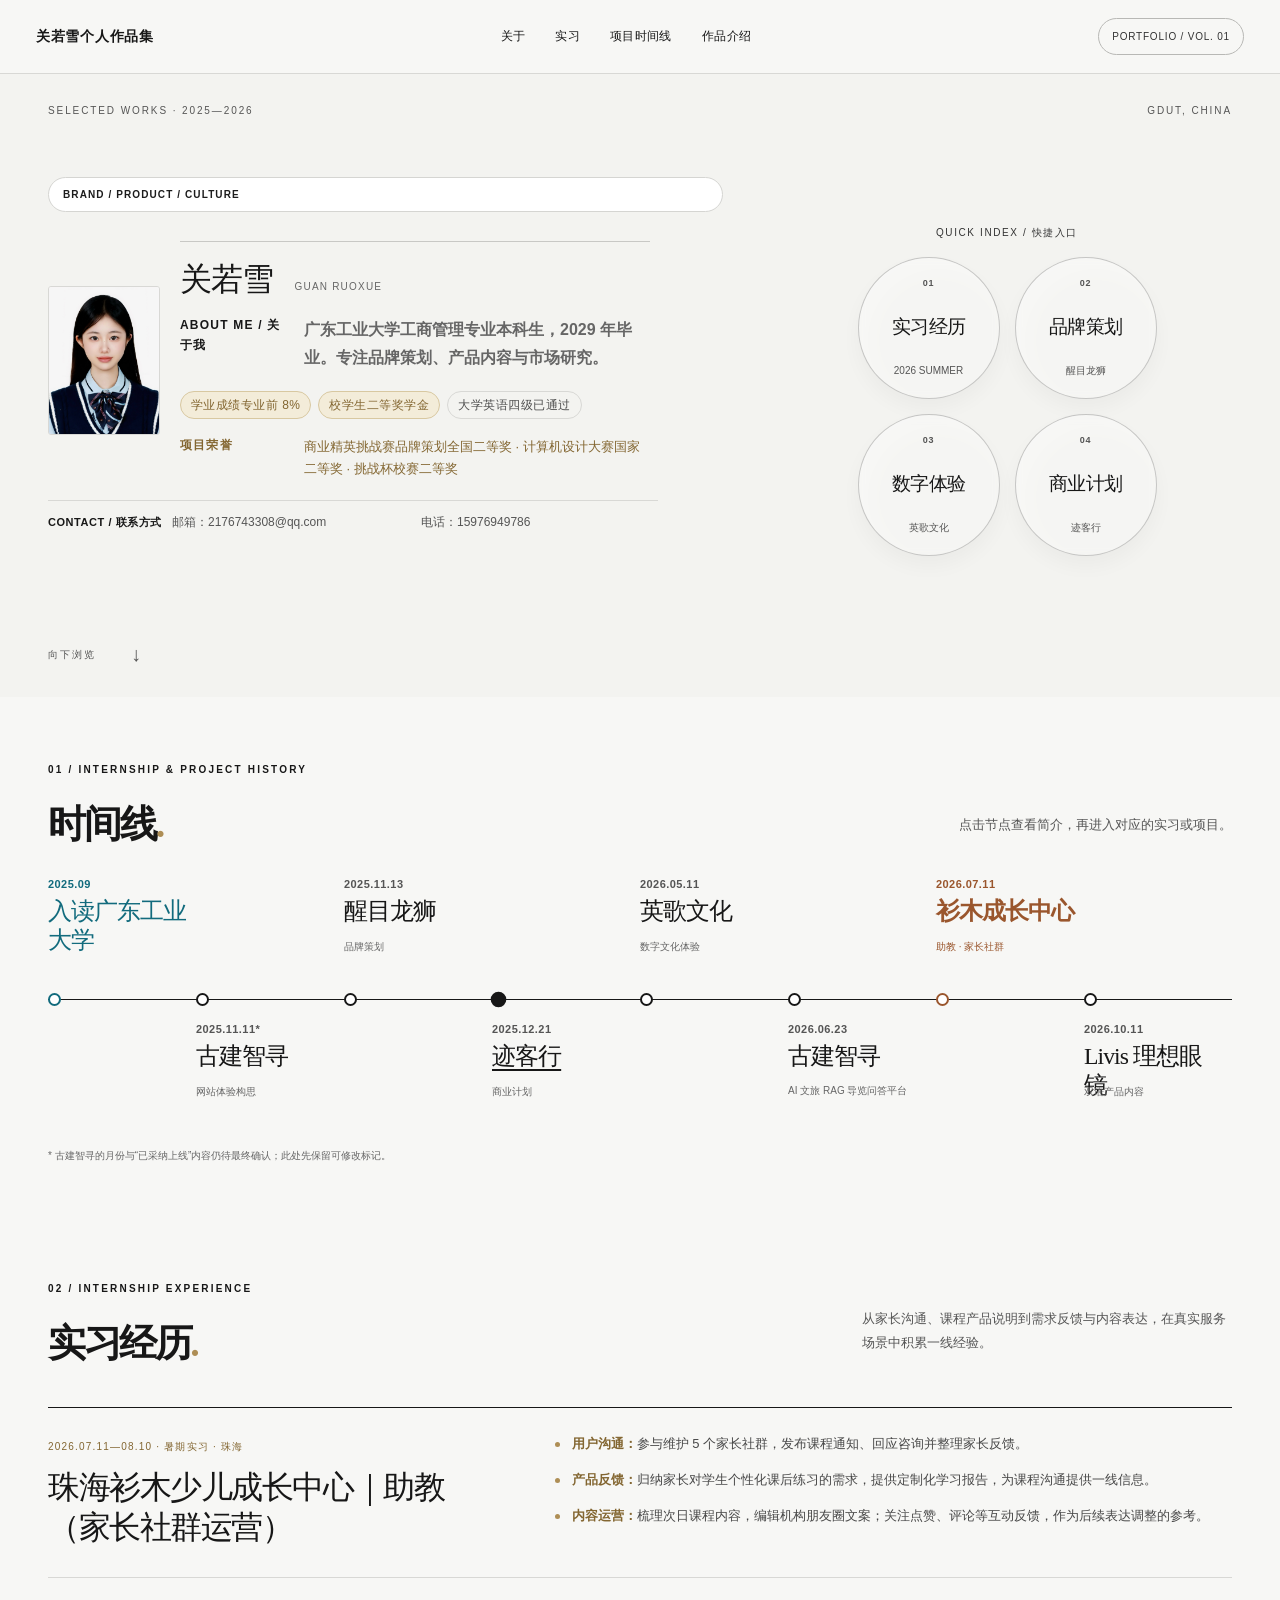
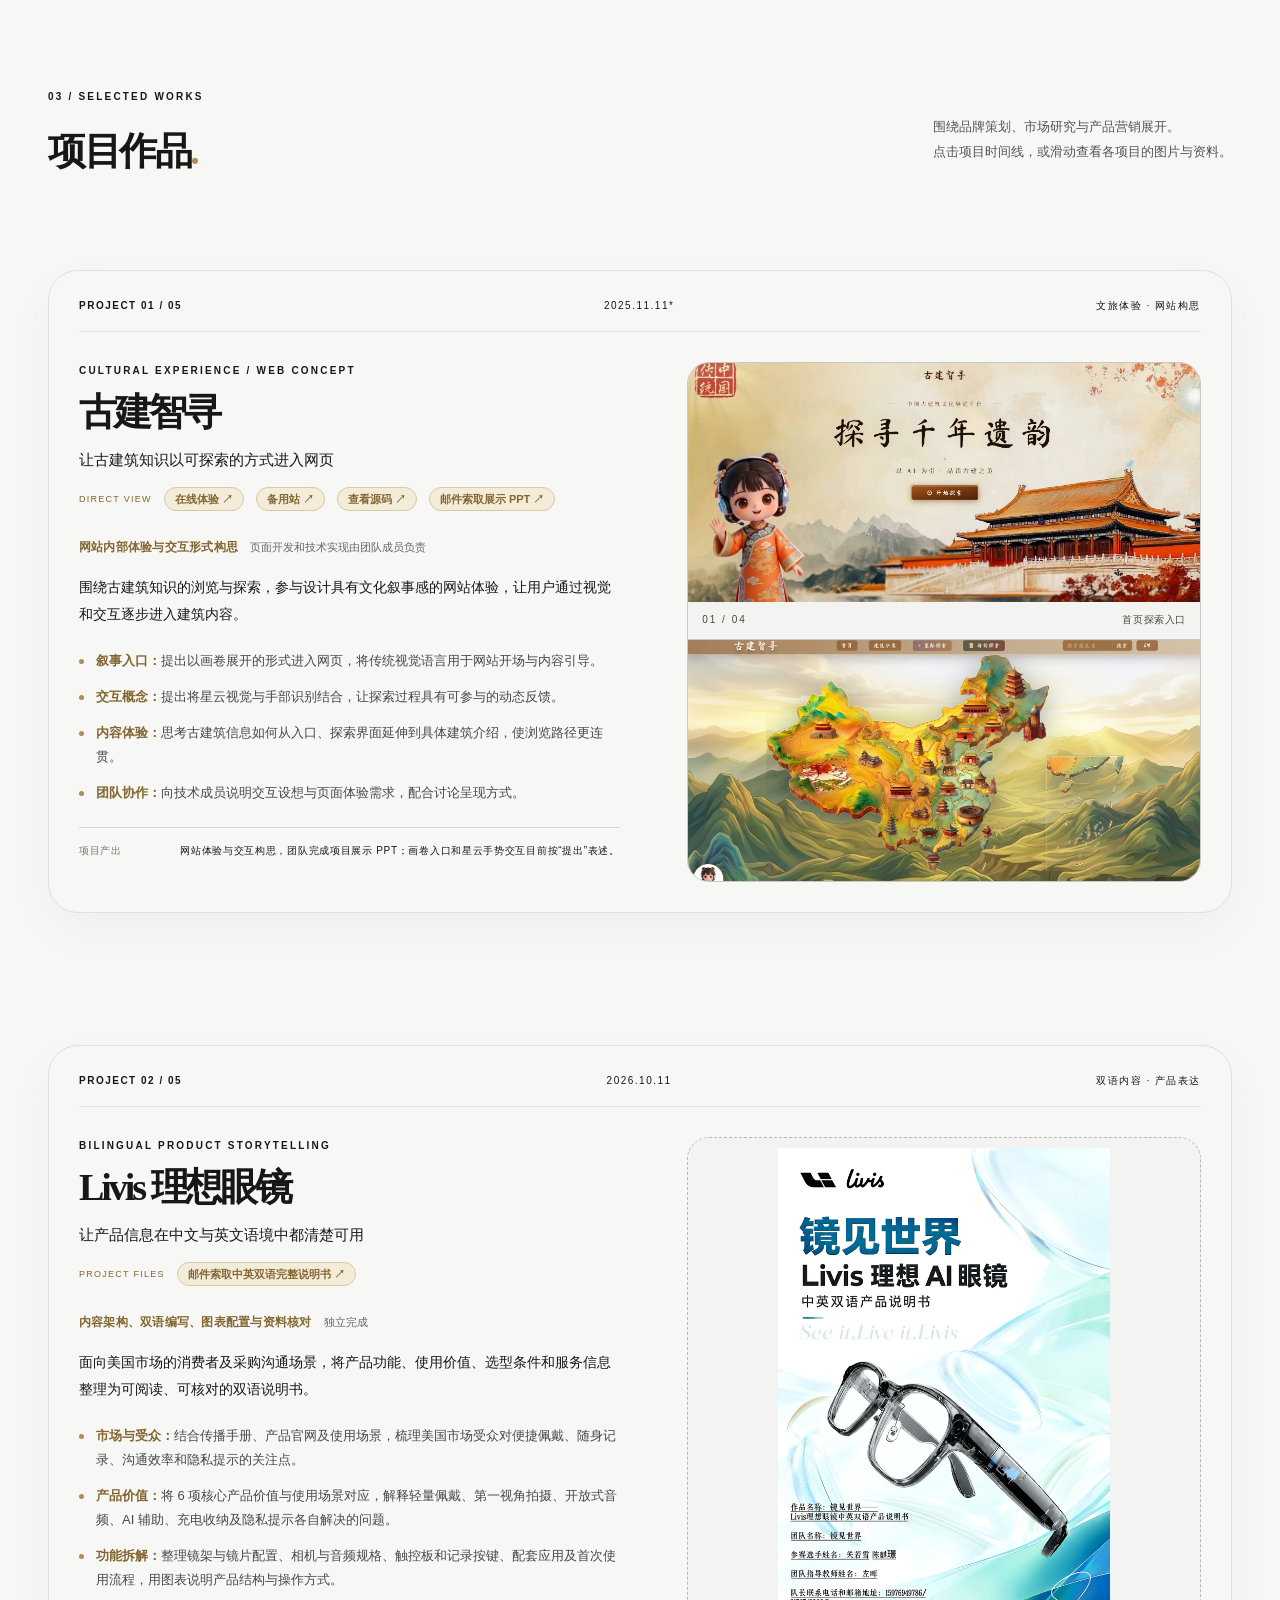
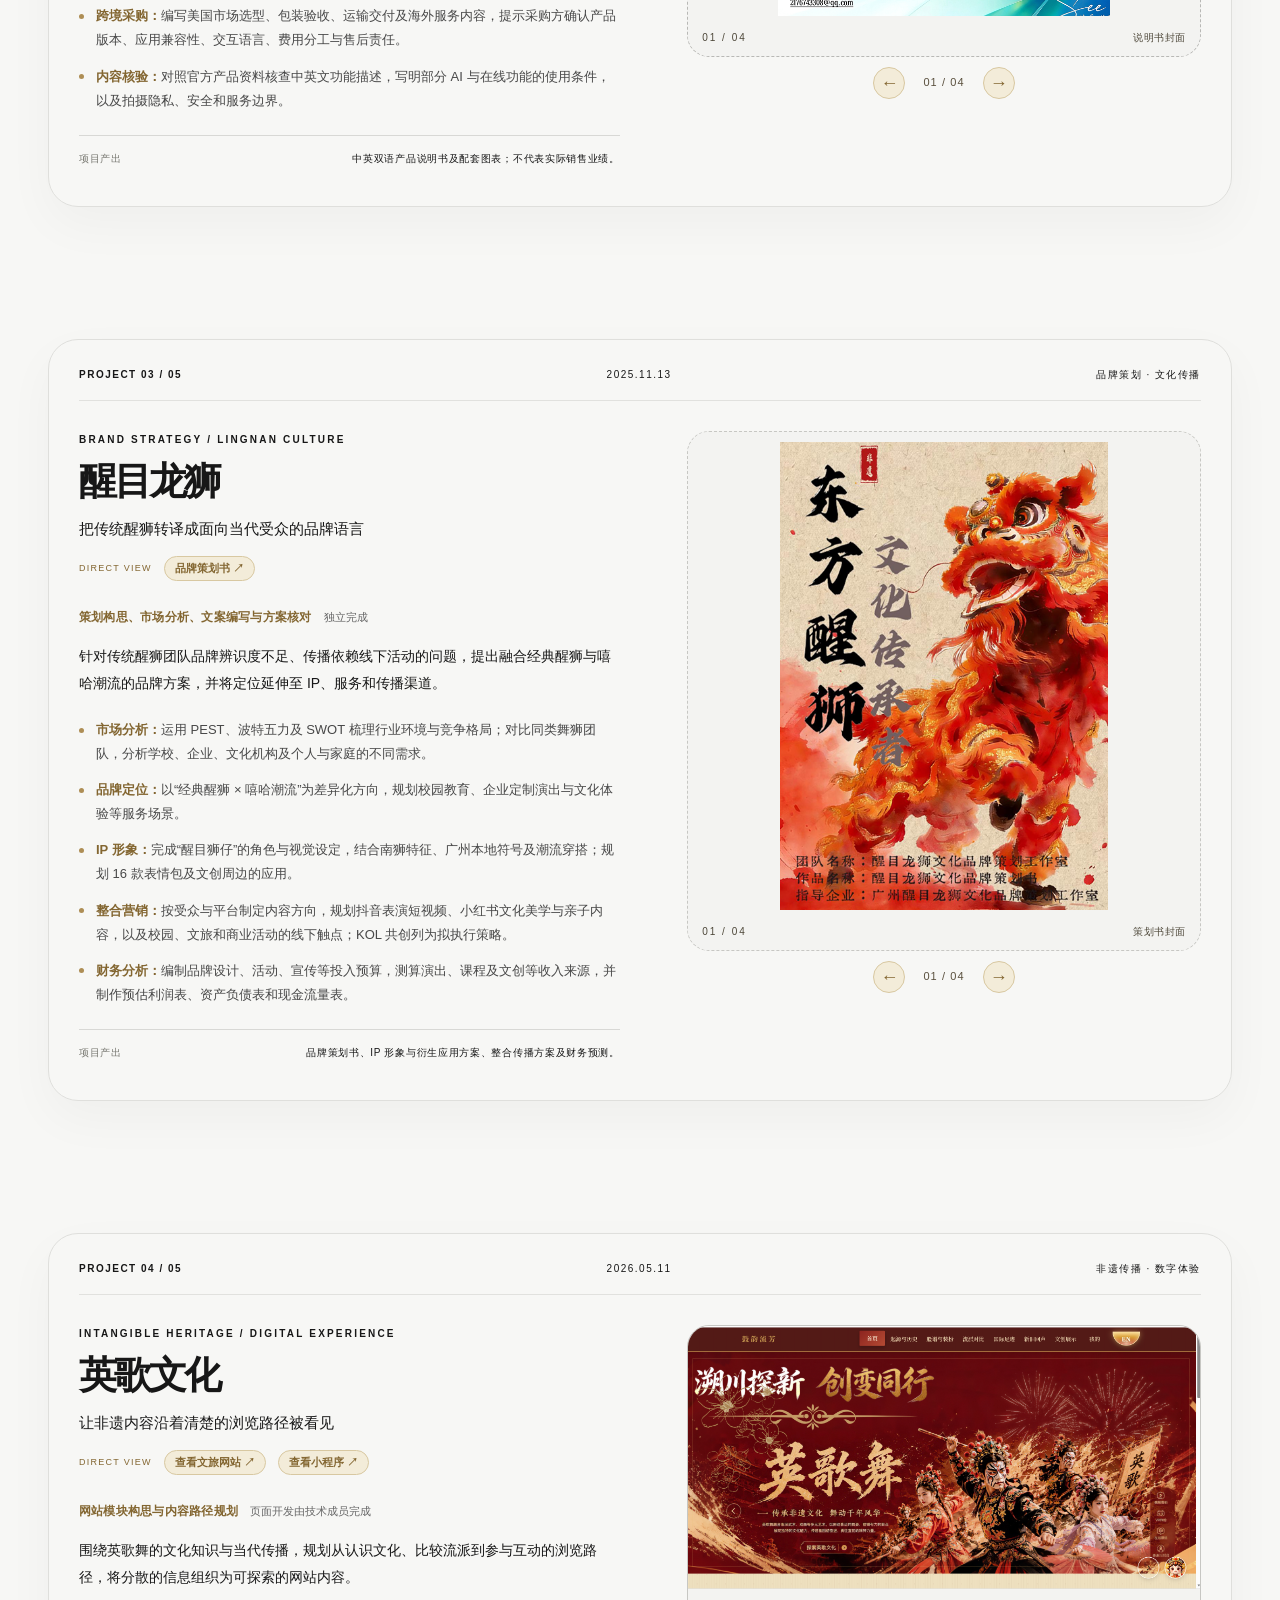
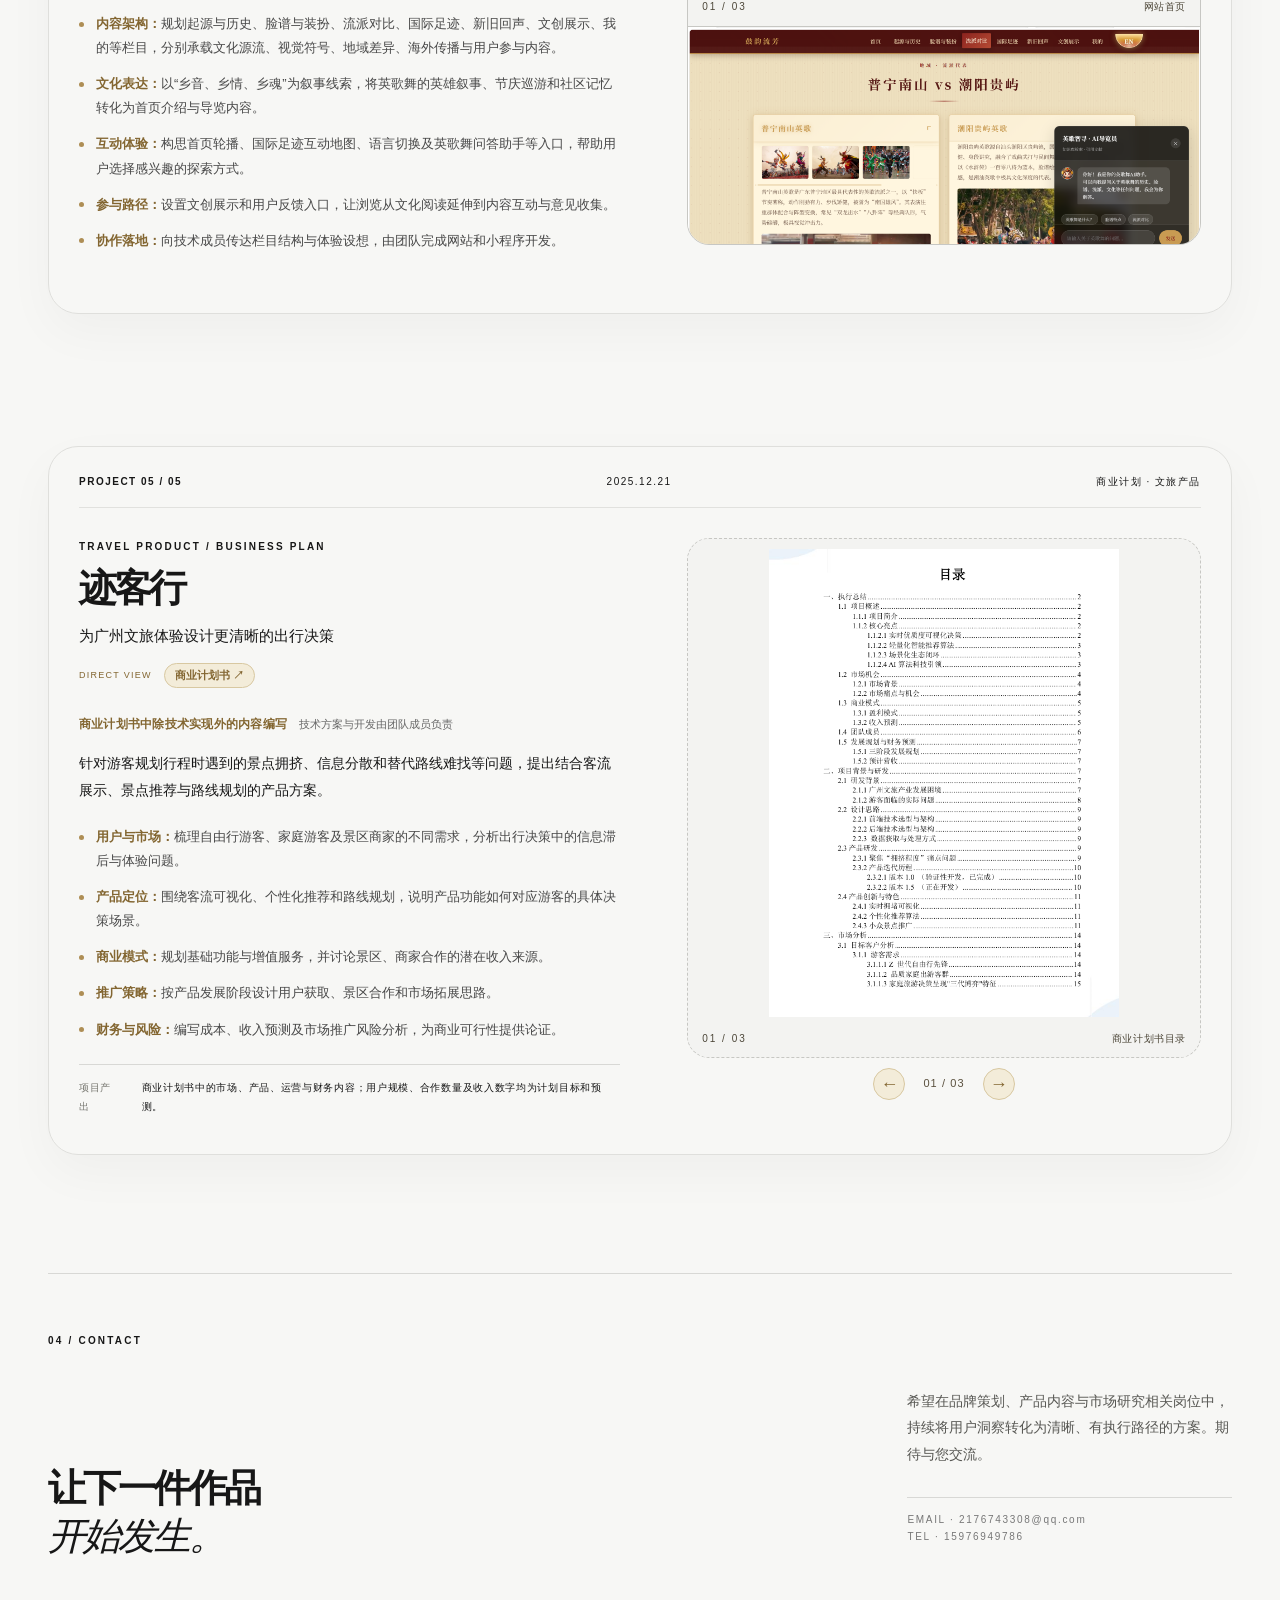
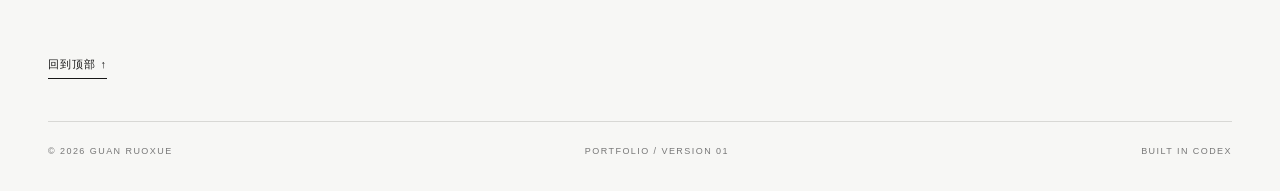
==== index.html @ aadd3d04 "Add search indexing metadata and sitemap" ====
<!doctype html>
<html lang="zh-CN">
<head>
  <meta charset="UTF-8" />
  <meta name="viewport" content="width=device-width, initial-scale=1" />
  <meta name="description" content="关若雪的项目作品集：品牌策划、产品叙事与文旅数字体验。" />
  <link rel="canonical" href="https://roxanne1102.github.io/" />
  <meta property="og:type" content="website" />
  <meta property="og:title" content="关若雪个人作品集｜品牌策划、产品内容与市场研究" />
  <meta property="og:description" content="广东工业大学工商管理本科生关若雪的个人作品集，展示品牌策划、产品内容、市场研究与数字文化项目。" />
  <meta property="og:url" content="https://roxanne1102.github.io/" />
  <title>关若雪个人作品集｜品牌策划、产品内容与市场研究</title>
  <link rel="stylesheet" href="styles.css?v=20261109-github-preview" />
  <script src="script.js?v=20261109-github-preview" defer></script>
</head>
<body>
  <div class="reading-line" aria-hidden="true"><span id="reading-progress"></span></div>
  <a class="skip-link" href="#main">跳到内容</a>
  <header class="site-header">
    <a class="wordmark" href="#top" aria-label="返回顶部">关若雪个人作品集</a>
    <nav aria-label="主导航">
      <a href="#about">关于</a>
      <a href="#experience">实习</a>
      <a href="#timeline">项目时间线</a>
      <a href="#work">作品介绍</a>
    </nav>
    <span class="header-edition">PORTFOLIO / VOL. 01</span>
  </header>

  <main id="main">
    <section class="hero wrap" id="top" aria-label="关若雪个人作品集">
      <div class="hero-topline"><span>SELECTED WORKS · 2025—2026</span><span>GDUT, CHINA</span></div>
      <div class="hero-grid">
        <div class="hero-main">
          <p class="eyebrow">BRAND / PRODUCT / CULTURE</p>
          <div class="hero-intro-row" id="about"><div class="profile-photo-slot"><img src="assets/guan-ruoxue-portrait.jpg" alt="关若雪证件照" /></div><div class="hero-identity"><h2>关若雪 <span>GUAN RUOXUE</span></h2><div class="hero-about"><strong>ABOUT ME / 关于我</strong><p>广东工业大学工商管理专业本科生，2029 年毕业。专注品牌策划、产品内容与市场研究。</p></div><div class="hero-facts"><span>学业成绩专业前 8%</span><span>校学生二等奖学金</span><span>大学英语四级已通过</span></div><div class="hero-honors"><strong>项目荣誉</strong><p>商业精英挑战赛品牌策划全国二等奖 · 计算机设计大赛国家二等奖 · 挑战杯校赛二等奖</p></div></div><div class="hero-contact"><strong>CONTACT / 联系方式</strong><span>邮箱：2176743308@qq.com</span><span>电话：15976949786</span></div></div>
          <div class="hero-rule"></div>
        </div>
        <div class="hero-side quadrant-scene" aria-label="项目方向快捷入口">
          <span class="side-index">QUICK INDEX / 快捷入口</span>
          <div class="quadrant-grid">
            <a class="quadrant" href="#experience"><span class="quadrant-top">01</span><strong>实习经历</strong><span class="quadrant-foot">2026 SUMMER</span></a>
            <a class="quadrant" href="#lion"><span class="quadrant-top">02 <span aria-hidden="true">↗</span></span><strong>品牌策划</strong><span class="quadrant-foot">醒目龙狮</span></a>
            <a class="quadrant" href="#yingge"><span class="quadrant-top">03 <span aria-hidden="true">↗</span></span><strong>数字体验</strong><span class="quadrant-foot">英歌文化</span></a>
            <a class="quadrant" href="#jike"><span class="quadrant-top">04 <span aria-hidden="true">↗</span></span><strong>商业计划</strong><span class="quadrant-foot">迹客行</span></a>
          </div>
        </div>
      </div>
      <a class="scroll-cue" href="#timeline">向下浏览 <span aria-hidden="true">↓</span></a>
    </section>

    <section class="timeline-section" id="timeline" aria-labelledby="timeline-title">
      <div class="wrap">
        <div class="section-heading"><div><p class="eyebrow">01 / INTERNSHIP &amp; PROJECT HISTORY</p><h2 id="timeline-title">时间线<span class="heading-dot">.</span></h2></div><p>点击节点查看简介，再进入对应的实习或项目。</p></div>
        <nav class="timeline-list" aria-label="实习与项目时间线"><div class="timeline-track">
          <button class="timeline-step timeline-step--education" type="button" data-project="enrollment" aria-controls="timeline-preview" aria-expanded="false"><time datetime="2025-09">2025.09</time><strong>入读广东工业大学</strong></button>
          <button class="timeline-step" type="button" data-project="ancient" aria-controls="timeline-preview" aria-expanded="false"><time datetime="2025-11-11">2025.11.11*</time><strong>古建智寻</strong><small>网站体验构思</small></button>
          <button class="timeline-step" type="button" data-project="lion" aria-controls="timeline-preview" aria-expanded="false"><time datetime="2025-11-13">2025.11.13</time><strong>醒目龙狮</strong><small>品牌策划</small></button>
          <button class="timeline-step" type="button" data-project="jike" aria-controls="timeline-preview" aria-expanded="false"><time datetime="2025-12-21">2025.12.21</time><strong>迹客行</strong><small>商业计划</small></button>
          <button class="timeline-step" type="button" data-project="yingge" aria-controls="timeline-preview" aria-expanded="false"><time datetime="2026-05-11">2026.05.11</time><strong>英歌文化</strong><small>数字文化体验</small></button>
          <button class="timeline-step timeline-step--rag" type="button" data-project="ancient-rag" aria-controls="timeline-preview" aria-expanded="false"><time datetime="2026-06-23">2026.06.23</time><strong>古建智寻</strong><small>AI 文旅 RAG 导览问答平台</small></button>
          <button class="timeline-step timeline-step--internship" type="button" data-project="experience" aria-controls="timeline-preview" aria-expanded="false"><time datetime="2026-07-11">2026.07.11</time><strong>衫木成长中心</strong><small>助教 · 家长社群</small></button>
          <button class="timeline-step" type="button" data-project="livis" aria-controls="timeline-preview" aria-expanded="false"><time datetime="2026-10-11">2026.10.11</time><strong>Livis 理想眼镜</strong><small>双语产品内容</small></button>
        </div><div class="timeline-preview" id="timeline-preview" hidden aria-live="polite"><div class="preview-media"><img id="preview-image" alt="" /></div><div class="preview-copy"><span class="preview-label">PROJECT PREVIEW / 项目预览</span><h3 id="preview-title"></h3><p id="preview-description"></p><a id="preview-link" href="#work">查看完整项目 <span aria-hidden="true">↗</span></a></div><button class="preview-close" type="button" aria-label="关闭预览">×</button></div></nav>
        <p class="timeline-footnote">* 古建智寻的月份与“已采纳上线”内容仍待最终确认；此处先保留可修改标记。</p>
      </div>
    </section>

    <section class="experience-section wrap" id="experience" aria-labelledby="experience-title"><div class="section-heading"><div><p class="eyebrow">02 / INTERNSHIP EXPERIENCE</p><h2 id="experience-title">实习经历<span class="heading-dot">.</span></h2></div><p>从家长沟通、课程产品说明到需求反馈与内容表达，在真实服务场景中积累一线经验。</p></div><div class="experience-entry"><div><span class="experience-type">2026.07.11—08.10 · 暑期实习 · 珠海</span><h3>珠海衫木少儿成长中心｜助教（家长社群运营）</h3></div><ul class="experience-points"><li><strong>用户沟通：</strong>参与维护 5 个家长社群，发布课程通知、回应咨询并整理家长反馈。</li><li><strong>产品反馈：</strong>归纳家长对学生个性化课后练习的需求，提供定制化学习报告，为课程沟通提供一线信息。</li><li><strong>内容运营：</strong>梳理次日课程内容，编辑机构朋友圈文案；关注点赞、评论等互动反馈，作为后续表达调整的参考。</li></ul></div></section>

    <section class="work-intro wrap" id="work"><div><p class="eyebrow">03 / SELECTED WORKS</p><h2>项目作品<span class="heading-dot">.</span></h2></div><p>围绕品牌策划、市场研究与产品营销展开。<br />点击项目时间线，或滑动查看各项目的图片与资料。</p></section>

    <article class="project project-light" id="livis" aria-labelledby="livis-title">
      <div class="wrap project-layout">
        <div class="project-meta"><span>PROJECT 02 / 05</span><span>2026.10.11</span><span>双语内容 · 产品表达</span></div>
        <div class="project-content">
          <div class="project-title-row"><div><p class="eyebrow">BILINGUAL PRODUCT STORYTELLING</p><h3 id="livis-title">Livis 理想眼镜</h3><p class="project-subtitle">让产品信息在中文与英文语境中都清楚可用</p></div><span class="project-mark">02</span></div><div class="project-access"><span>PROJECT FILES</span><a href="mailto:2176743308@qq.com?subject=Livis%20portfolio%20manual">邮件索取中英双语完整说明书 ↗</a></div>
          <div class="livis-gallery-shell"><div class="media-slot media-gallery project-gallery--livis" role="region" aria-label="Livis 产品说明书展示，左右滑动查看四页" tabindex="0">
            <figure class="gallery-panel gallery-image"><img src="assets/livis-cover.png" alt="Livis 理想 AI 眼镜中英双语产品说明书封面" /><figcaption><span>01 / 04</span><small>说明书封面</small></figcaption></figure>
            <figure class="gallery-panel gallery-image"><img src="assets/livis-product-value.png" alt="Livis 六项核心产品价值与使用场景说明" /><figcaption><span>02 / 04</span><small>核心产品价值</small></figcaption></figure>
            <figure class="gallery-panel gallery-image"><img src="assets/livis-overseas-service.png" alt="Livis 海外销售服务支持与采购合作对接内容" /><figcaption><span>03 / 04</span><small>海外服务与采购</small></figcaption></figure>
            <figure class="gallery-panel gallery-image"><img src="assets/livis-safety.png" alt="Livis 英文说明书安全、隐私与维护页面" /><figcaption><span>04 / 04</span><small>安全与维护</small></figcaption></figure>
          </div><div class="livis-gallery-controls"><button type="button" data-livis-slide="previous" aria-label="上一页">←</button><span aria-live="polite">01 / 04</span><button type="button" data-livis-slide="next" aria-label="下一页">→</button></div></div>
          <div class="project-columns"><div class="project-aside"><span>项目角色</span><strong>内容架构、双语编写、图表配置与资料核对</strong><small>独立完成</small></div><div class="project-story"><p>面向美国市场的消费者及采购沟通场景，将产品功能、使用价值、选型条件和服务信息整理为可阅读、可核对的双语说明书。</p><ul class="project-points"><li><strong>市场与受众：</strong>结合传播手册、产品官网及使用场景，梳理美国市场受众对便捷佩戴、随身记录、沟通效率和隐私提示的关注点。</li><li><strong>产品价值：</strong>将 6 项核心产品价值与使用场景对应，解释轻量佩戴、第一视角拍摄、开放式音频、AI 辅助、充电收纳及隐私提示各自解决的问题。</li><li><strong>功能拆解：</strong>整理镜架与镜片配置、相机与音频规格、触控板和记录按键、配套应用及首次使用流程，用图表说明产品结构与操作方式。</li><li><strong>跨境采购：</strong>编写美国市场选型、包装验收、运输交付及海外服务内容，提示采购方确认产品版本、应用兼容性、交互语言、费用分工与售后责任。</li><li><strong>内容核验：</strong>对照官方产品资料核查中英文功能描述，写明部分 AI 与在线功能的使用条件，以及拍摄隐私、安全和服务边界。</li></ul><div class="work-detail"><span>项目产出</span><span>中英双语产品说明书及配套图表；不代表实际销售业绩。</span></div><div class="project-links"><a href="assets/livis-product-manual-zh.pdf" target="_blank" rel="noopener noreferrer">查看中文产品说明书 ↗</a><a href="assets/livis-product-manual-en.pdf" target="_blank" rel="noopener noreferrer">查看英文产品说明书 ↗</a></div></div></div>
        </div>
      </div>
    </article>

    <article class="project project-light" id="lion" aria-labelledby="lion-title">
      <div class="wrap project-layout">
        <div class="project-meta"><span>PROJECT 03 / 05</span><span>2025.11.13</span><span>品牌策划 · 文化传播</span></div>
        <div class="project-content">
          <div class="project-title-row"><div><p class="eyebrow">BRAND STRATEGY / LINGNAN CULTURE</p><h3 id="lion-title">醒目龙狮</h3><p class="project-subtitle">把传统醒狮转译成面向当代受众的品牌语言</p></div><span class="project-mark">03</span></div><div class="project-access"><span>DIRECT VIEW</span><a href="assets/xingmu-lion-brand-plan.pdf" target="_blank" rel="noopener noreferrer">品牌策划书 ↗</a></div>
          <div class="lion-gallery-shell"><div class="media-slot media-gallery project-gallery--lion" role="region" aria-label="醒目龙狮品牌策划展示，左右滑动查看四页" tabindex="0">
            <figure class="gallery-panel gallery-image"><img src="assets/lion-cover.png" alt="醒目龙狮品牌策划书封面" /><figcaption><span>01 / 04</span><small>策划书封面</small></figcaption></figure>
            <figure class="gallery-panel gallery-image"><img src="assets/lion-plan-contents.png" alt="醒目龙狮品牌策划方案目录，涵盖消费者分析、产品与品牌策略" /><figcaption><span>02 / 04</span><small>方案架构</small></figcaption></figure>
            <figure class="gallery-panel gallery-image"><img src="assets/lion-ip-design.png" alt="醒目狮仔 IP 形象、文创周边与表情包设计" /><figcaption><span>03 / 04</span><small>IP 与衍生应用</small></figcaption></figure>
            <figure class="gallery-panel gallery-image"><img src="assets/lion-revenue-forecast.png" alt="醒目龙狮品牌方案中的收入预算与测算依据" /><figcaption><span>04 / 04</span><small>收入预测</small></figcaption></figure>
          </div><div class="lion-gallery-controls"><button type="button" data-lion-slide="previous" aria-label="上一页">←</button><span aria-live="polite">01 / 04</span><button type="button" data-lion-slide="next" aria-label="下一页">→</button></div></div>
          <div class="project-columns"><div class="project-aside"><span>项目角色</span><strong>策划构思、市场分析、文案编写与方案核对</strong><small>独立完成</small></div><div class="project-story"><p>针对传统醒狮团队品牌辨识度不足、传播依赖线下活动的问题，提出融合经典醒狮与嘻哈潮流的品牌方案，并将定位延伸至 IP、服务和传播渠道。</p><ul class="project-points"><li><strong>市场分析：</strong>运用 PEST、波特五力及 SWOT 梳理行业环境与竞争格局；对比同类舞狮团队，分析学校、企业、文化机构及个人与家庭的不同需求。</li><li><strong>品牌定位：</strong>以“经典醒狮 × 嘻哈潮流”为差异化方向，规划校园教育、企业定制演出与文化体验等服务场景。</li><li><strong>IP 形象：</strong>完成“醒目狮仔”的角色与视觉设定，结合南狮特征、广州本地符号及潮流穿搭；规划 16 款表情包及文创周边的应用。</li><li><strong>整合营销：</strong>按受众与平台制定内容方向，规划抖音表演短视频、小红书文化美学与亲子内容，以及校园、文旅和商业活动的线下触点；KOL 共创列为拟执行策略。</li><li><strong>财务分析：</strong>编制品牌设计、活动、宣传等投入预算，测算演出、课程及文创等收入来源，并制作预估利润表、资产负债表和现金流量表。</li></ul><div class="work-detail"><span>项目产出</span><span>品牌策划书、IP 形象与衍生应用方案、整合传播方案及财务预测。</span></div><div class="project-links"><a href="assets/xingmu-lion-brand-plan.pdf" target="_blank" rel="noopener noreferrer">查看品牌策划书 ↗</a></div></div></div>
        </div>
      </div>
    </article>

    <article class="project project-cream" id="yingge" aria-labelledby="yingge-title">
      <div class="wrap project-layout">
        <div class="project-meta"><span>PROJECT 04 / 05</span><span>2026.05.11</span><span>非遗传播 · 数字体验</span></div>
        <div class="project-content">
          <div class="project-title-row"><div><p class="eyebrow">INTANGIBLE HERITAGE / DIGITAL EXPERIENCE</p><h3 id="yingge-title">英歌文化</h3><p class="project-subtitle">让非遗内容沿着清楚的浏览路径被看见</p></div><span class="project-mark">04</span></div><div class="project-access"><span>DIRECT VIEW</span><a href="https://yingge-culture-2026.pages.dev/" target="_blank" rel="noopener noreferrer">查看文旅网站 ↗</a><a href="https://app-ceado06oun0i.appmiaoda.com" target="_blank" rel="noopener noreferrer">查看小程序 ↗</a></div>
          <div class="media-slot media-gallery project-gallery--yingge" role="region" aria-label="英歌文化网站展示，在此区域上下滚动查看三张截图" tabindex="0">
            <figure class="gallery-panel gallery-image"><img src="assets/yingge-home.png" alt="英歌文化网站首页与英歌舞视觉展示" /><figcaption><span>01 / 03</span><small>网站首页</small></figcaption></figure>
            <figure class="gallery-panel gallery-image"><img src="assets/yingge-traditions.png" alt="普宁南山与潮阳贵屿英歌流派对比和问答入口" /><figcaption><span>02 / 03</span><small>流派对比与互动入口</small></figcaption></figure>
            <figure class="gallery-panel gallery-image"><img src="assets/yingge-mobile.png" alt="英歌文化移动端快速入口与英歌特色内容" /><figcaption><span>03 / 03</span><small>移动端内容</small></figcaption></figure>
          </div>
          <div class="project-columns"><div class="project-aside"><span>项目角色</span><strong>网站模块构思与内容路径规划</strong><small>页面开发由技术成员完成</small></div><div class="project-story"><p>围绕英歌舞的文化知识与当代传播，规划从认识文化、比较流派到参与互动的浏览路径，将分散的信息组织为可探索的网站内容。</p><ul class="project-points"><li><strong>内容架构：</strong>规划起源与历史、脸谱与装扮、流派对比、国际足迹、新旧回声、文创展示、我的等栏目，分别承载文化源流、视觉符号、地域差异、海外传播与用户参与内容。</li><li><strong>文化表达：</strong>以“乡音、乡情、乡魂”为叙事线索，将英歌舞的英雄叙事、节庆巡游和社区记忆转化为首页介绍与导览内容。</li><li><strong>互动体验：</strong>构思首页轮播、国际足迹互动地图、语言切换及英歌舞问答助手等入口，帮助用户选择感兴趣的探索方式。</li><li><strong>参与路径：</strong>设置文创展示和用户反馈入口，让浏览从文化阅读延伸到内容互动与意见收集。</li><li><strong>协作落地：</strong>向技术成员传达栏目结构与体验设想，由团队完成网站和小程序开发。</li></ul><div class="project-links"><a href="https://yingge-culture-2026.pages.dev/" target="_blank" rel="noopener noreferrer">查看文旅网站 ↗</a><a href="https://app-ceado06oun0i.appmiaoda.com" target="_blank" rel="noopener noreferrer">查看小程序 ↗</a></div></div></div>
        </div>
      </div>
    </article>

    <article class="project project-light" id="jike" aria-labelledby="jike-title">
      <div class="wrap project-layout">
        <div class="project-meta"><span>PROJECT 05 / 05</span><span>2025.12.21</span><span>商业计划 · 文旅产品</span></div>
        <div class="project-content">
          <div class="project-title-row"><div><p class="eyebrow">TRAVEL PRODUCT / BUSINESS PLAN</p><h3 id="jike-title">迹客行</h3><p class="project-subtitle">为广州文旅体验设计更清晰的出行决策</p></div><span class="project-mark">05</span></div><div class="project-access"><span>DIRECT VIEW</span><a href="assets/jike-business-plan.pdf" target="_blank" rel="noopener noreferrer">商业计划书 ↗</a></div>
          <div class="jike-gallery-shell"><div class="media-slot media-gallery project-gallery--jike" role="region" aria-label="迹客行商业计划书展示，左右滑动查看三页" tabindex="0">
            <figure class="gallery-panel gallery-image"><img src="assets/jike-contents.png" alt="迹客行商业计划书目录，涵盖项目背景、市场分析与产品策略" /><figcaption><span>01 / 03</span><small>商业计划书目录</small></figcaption></figure>
            <figure class="gallery-panel gallery-image"><img src="assets/jike-market-ai.png" alt="迹客行市场机会分析与 AI 智能引擎示意" /><figcaption><span>02 / 03</span><small>市场机会与产品引擎</small></figcaption></figure>
            <figure class="gallery-panel gallery-image"><img src="assets/jike-attractions.png" alt="迹客行热门景点界面与广州塔热力图展示" /><figcaption><span>03 / 03</span><small>景点展示与热力图</small></figcaption></figure>
          </div><div class="jike-gallery-controls"><button type="button" data-jike-slide="previous" aria-label="上一页">←</button><span aria-live="polite">01 / 03</span><button type="button" data-jike-slide="next" aria-label="下一页">→</button></div></div>
          <div class="project-columns"><div class="project-aside"><span>项目角色</span><strong>商业计划书中除技术实现外的内容编写</strong><small>技术方案与开发由团队成员负责</small></div><div class="project-story"><p>针对游客规划行程时遇到的景点拥挤、信息分散和替代路线难找等问题，提出结合客流展示、景点推荐与路线规划的产品方案。</p><ul class="project-points"><li><strong>用户与市场：</strong>梳理自由行游客、家庭游客及景区商家的不同需求，分析出行决策中的信息滞后与体验问题。</li><li><strong>产品定位：</strong>围绕客流可视化、个性化推荐和路线规划，说明产品功能如何对应游客的具体决策场景。</li><li><strong>商业模式：</strong>规划基础功能与增值服务，并讨论景区、商家合作的潜在收入来源。</li><li><strong>推广策略：</strong>按产品发展阶段设计用户获取、景区合作和市场拓展思路。</li><li><strong>财务与风险：</strong>编写成本、收入预测及市场推广风险分析，为商业可行性提供论证。</li></ul><div class="work-detail"><span>项目产出</span><span>商业计划书中的市场、产品、运营与财务内容；用户规模、合作数量及收入数字均为计划目标和预测。</span></div><div class="project-links"><a href="assets/jike-business-plan.pdf" target="_blank" rel="noopener noreferrer">查看商业计划书 ↗</a></div></div></div>
        </div>
      </div>
    </article>

    <article class="project project-cream" id="ancient" aria-labelledby="ancient-title">
      <div class="wrap project-layout">
        <div class="project-meta"><span>PROJECT 01 / 05</span><span>2025.11.11*</span><span>文旅体验 · 网站构思</span></div>
        <div class="project-content">
          <div class="project-title-row"><div><p class="eyebrow">CULTURAL EXPERIENCE / WEB CONCEPT</p><h3 id="ancient-title">古建智寻</h3><p class="project-subtitle">让古建筑知识以可探索的方式进入网页</p></div><span class="project-mark">01</span></div><div class="project-access"><span>DIRECT VIEW</span><a href="https://shiyuan-1229.github.io/gujianzhu-web/" target="_blank" rel="noopener noreferrer">在线体验 ↗</a><a href="https://gujianzhu.ccrate.cc" target="_blank" rel="noopener noreferrer">备用站 ↗</a><a href="https://github.com/shiyuan-1229/gujianzhu-web" target="_blank" rel="noopener noreferrer">查看源码 ↗</a><a href="mailto:2176743308@qq.com?subject=Gujian%20portfolio%20slides">邮件索取展示 PPT ↗</a></div>
          <div class="media-slot media-gallery project-gallery--ancient" role="region" aria-label="古建智寻项目界面展示，在此区域上下滚动查看四张图片" tabindex="0">
            <figure class="gallery-panel gallery-image"><img src="assets/gujian-home.png" alt="古建智寻首页，展示探索千年遗韵的入口界面" /><figcaption><span>01 / 04</span><small>首页探索入口</small></figcaption></figure>
            <figure class="gallery-panel gallery-image"><img src="assets/gujian-map.png" alt="古建智寻中国古建筑地图探索界面" /><figcaption><span>02 / 04</span><small>建筑地图探索</small></figcaption></figure>
            <figure class="gallery-panel gallery-image"><img src="assets/gujian-ridge-beasts.png" alt="古建智寻太和殿构件导览与脊兽对照界面" /><figcaption><span>03 / 04</span><small>构件导览与对照</small></figcaption></figure>
            <figure class="gallery-panel gallery-image"><img src="assets/gujian-star-cloud.png" alt="古建星云界面，展示手部识别交互" /><figcaption><span>04 / 04</span><small>星云手部交互</small></figcaption></figure>
          </div>
          <div class="project-columns"><div class="project-aside"><span>项目角色</span><strong>网站内部体验与交互形式构思</strong><small>页面开发和技术实现由团队成员负责</small></div><div class="project-story"><p>围绕古建筑知识的浏览与探索，参与设计具有文化叙事感的网站体验，让用户通过视觉和交互逐步进入建筑内容。</p><ul class="project-points"><li><strong>叙事入口：</strong>提出以画卷展开的形式进入网页，将传统视觉语言用于网站开场与内容引导。</li><li><strong>交互概念：</strong>提出将星云视觉与手部识别结合，让探索过程具有可参与的动态反馈。</li><li><strong>内容体验：</strong>思考古建筑信息如何从入口、探索界面延伸到具体建筑介绍，使浏览路径更连贯。</li><li><strong>团队协作：</strong>向技术成员说明交互设想与页面体验需求，配合讨论呈现方式。</li></ul><div class="work-detail"><span>项目产出</span><span>网站体验与交互构思，团队完成项目展示 PPT；画卷入口和星云手势交互目前按“提出”表述。</span></div><div class="project-links"><a href="https://shiyuan-1229.github.io/gujianzhu-web/" target="_blank" rel="noopener noreferrer">在线体验 ↗</a><a href="https://gujianzhu.ccrate.cc" target="_blank" rel="noopener noreferrer">备用站 ↗</a><a href="https://github.com/shiyuan-1229/gujianzhu-web" target="_blank" rel="noopener noreferrer">查看源码 ↗</a><a href="assets/gujianzhixun-presentation.pptx" download>下载项目展示 PPT ↓</a></div></div></div>
        </div>
      </div>
    </article>

    <section class="closing wrap" id="contact"><p class="eyebrow">04 / CONTACT</p><div class="closing-grid"><h2>让下一件作品<br /><em>开始发生。</em></h2><div><p>希望在品牌策划、产品内容与市场研究相关岗位中，持续将用户洞察转化为清晰、有执行路径的方案。期待与您交流。</p><span class="contact-pending">EMAIL · 2176743308@qq.com<br />TEL · 15976949786</span></div></div><a class="back-top" href="#top">回到顶部 ↑</a></section>
  </main>
  <footer class="site-footer wrap"><span>© <span id="year">2026</span> GUAN RUOXUE</span><span>PORTFOLIO / VERSION 01</span><span>BUILT IN CODEX</span></footer>
</body>
</html>
---- styles.css ----
:root{--paper:#f6f5f2;--white:#fff;--ink:#181818;--soft:#575757;--line:#cececa;--dot:#d8d8d4;--cream:#edece7;--serif:Georgia,"Songti SC","Noto Serif CJK SC",SimSun,serif;--sans:"Inter","Helvetica Neue","PingFang SC","Microsoft YaHei",sans-serif}
*{box-sizing:border-box}
html{scroll-behavior:smooth}
body{margin:0;background:var(--paper);color:var(--ink);font-family:var(--sans);font-size:15px;line-height:1.7;-webkit-font-smoothing:antialiased}
a{color:inherit;text-decoration:none}
button{font:inherit}
::selection{background:#202020;color:#fff}
.wrap{width:min(100% - 96px,1480px);margin-inline:auto}
.skip-link{position:absolute;left:-9999px;z-index:50;background:#111;color:white;padding:8px 14px}.skip-link:focus{left:16px;top:16px}
.reading-line{position:fixed;inset:0 0 auto;height:3px;z-index:40;pointer-events:none}.reading-line span{display:block;height:100%;width:0;background:#111;transition:width .08s linear}
.site-header{height:79px;padding:0 48px;border-bottom:1px solid var(--line);display:flex;align-items:center;justify-content:space-between;background:rgba(246,245,242,.95);position:sticky;top:0;z-index:30;backdrop-filter:blur(10px)}
.wordmark{font:700 25px/1 var(--serif);letter-spacing:-.08em;white-space:nowrap}.wordmark span{font:500 8px/1 var(--sans);letter-spacing:0;vertical-align:top;margin-left:3px}
.site-header nav{display:flex;gap:38px;font-size:12px;letter-spacing:.08em}.site-header nav a{position:relative}.site-header nav a::after{content:"";position:absolute;bottom:-4px;left:0;width:0;height:1px;background:currentColor;transition:width .2s}.site-header nav a:hover::after,.site-header nav a:focus-visible::after{width:100%}
.header-edition{font-size:10px;letter-spacing:.17em;color:var(--soft)}
.hero{min-height:calc(100svh - 79px);padding-top:36px;padding-bottom:27px;display:flex;flex-direction:column}
.hero-topline{display:flex;justify-content:space-between;font-size:10px;letter-spacing:.19em;color:var(--soft);padding-bottom:18px;border-bottom:1px solid var(--line)}
.hero-grid{display:grid;grid-template-columns:minmax(0,1.78fr) minmax(275px,.72fr);gap:0;flex:1;border-bottom:1px solid var(--line)}
.hero-main{padding:clamp(48px,8vh,110px) 5% 28px 0;display:flex;flex-direction:column;min-width:0}.eyebrow{font-size:10px;letter-spacing:.22em;font-weight:600;margin:0 0 25px}.hero-main h1{font-family:var(--serif);font-weight:500;font-size:clamp(54px,6.9vw,119px);line-height:1.28;letter-spacing:-.075em;margin:0;white-space:nowrap}.hero-main h1 em,.closing h2 em{font-weight:400;font-style:italic}.hero-rule{width:100%;height:1px;background:var(--ink);margin:auto 0 15px}.hero-bottom{display:flex;justify-content:space-between;font-size:11px;letter-spacing:.1em}.hero-bottom span:first-child{font-family:var(--serif);font-size:17px;letter-spacing:.08em}
.hero-side{border-left:1px solid var(--line);padding:clamp(48px,7vh,95px) 0 28px 42px;display:flex;flex-direction:column}.side-index{font-size:10px;letter-spacing:.17em;color:var(--soft);margin-bottom:auto}.intro-lead{font-family:var(--serif);font-size:clamp(23px,2.1vw,36px);line-height:1.4;margin:35px 0 12px}.hero-side p:not(.intro-lead){color:#4b4b4b;line-height:1.95;font-size:14px;margin:0 0 17px}.side-footer{margin-top:auto;display:flex;gap:5px;flex-wrap:wrap;padding-top:30px}.side-footer span{border:1px solid var(--line);border-radius:100px;padding:3px 10px;font-size:10px;letter-spacing:.05em}
.scroll-cue{display:flex;align-items:center;gap:35px;font-size:10px;letter-spacing:.2em;padding-top:23px;width:max-content}.scroll-cue span{font-size:20px;line-height:1;transition:transform .2s}.scroll-cue:hover span{transform:translateY(5px)}
.timeline-section{padding:120px 0 125px;background-color:#f8f8f6;background-image:radial-gradient(var(--dot) .7px,transparent .7px);background-size:20px 20px}
.section-heading,.work-intro{display:flex;align-items:end;justify-content:space-between;gap:45px}.section-heading h2,.work-intro h2{font:500 clamp(52px,5.5vw,88px)/1.15 var(--serif);letter-spacing:-.075em;margin:0}.heading-dot{color:#84847f}.section-heading>p,.work-intro>p{font-size:13px;line-height:1.85;color:var(--soft);margin:0 0 10px;max-width:370px}
.timeline-note{font-size:11px;color:var(--soft);margin:57px 0 11px;letter-spacing:.04em}.timeline-list{border-top:1px solid var(--ink);background:#f8f8f6}.timeline-row{display:grid;grid-template-columns:7% 19% 1fr 5%;gap:8px;align-items:center;border-bottom:1px solid var(--line);padding:27px 15px 27px 4px;transition:background .25s,padding .25s}.timeline-row:hover,.timeline-row:focus-visible{background:#e8e8e4;padding-left:18px}.timeline-number{font-family:var(--serif);font-size:15px;color:#73736e}.timeline-date{font:500 13px var(--sans);letter-spacing:.04em;color:#4b4b48}.timeline-date b{font-size:11px}.timeline-name{font:500 clamp(23px,2.8vw,41px)/1.35 var(--serif);letter-spacing:-.04em;display:flex;align-items:baseline;gap:22px}.timeline-name small{font:400 11px/1.4 var(--sans);letter-spacing:.03em;color:#686864}.timeline-arrow{font-size:27px;font-family:var(--serif);text-align:right}.timeline-footnote{font-size:11px;color:#777771;margin:17px 0 0}
.work-intro{padding:105px 0 72px}.work-intro h2{font-size:clamp(52px,5.5vw,88px)}
.project{border-top:1px solid var(--line);padding:100px 0 125px;scroll-margin-top:79px}.project-light{background:var(--paper)}.project-cream{background:var(--cream)}.project-layout{display:grid;grid-template-columns:minmax(150px,20%) 1fr;gap:4%}.project-meta{display:flex;flex-direction:column;gap:7px;font-size:10px;letter-spacing:.15em;color:#676763;padding-top:6px}.project-meta span:first-child{color:var(--ink);font-weight:600}.project-title-row{display:flex;justify-content:space-between;gap:20px;align-items:end;margin-bottom:45px}.project-title-row .eyebrow{margin-bottom:18px}.project-title-row h3{font:500 clamp(60px,7.7vw,128px)/1.1 var(--serif);letter-spacing:-.08em;margin:0 0 10px}.project-subtitle{font-size:14px;letter-spacing:.06em;margin:0;color:#555550}.project-mark{font:400 17px var(--serif);color:#8b8b86;padding-bottom:5px}
.media-slot{height:clamp(310px,47vw,720px);border:1px solid #bbbcb6;background:transparent;display:flex;align-items:center;justify-content:center;flex-direction:column;gap:6px;position:relative;color:#9a9a95}.media-slot::before,.media-slot::after{content:"";position:absolute;width:13px;height:13px;border-color:#aaa;border-style:solid}.media-slot::before{top:14px;left:14px;border-width:1px 0 0 1px}.media-slot::after{bottom:14px;right:14px;border-width:0 1px 1px 0}.media-slot span:first-child{font-size:10px;letter-spacing:.2em}.media-slot span:last-child{font-size:11px;letter-spacing:.08em}
.project-columns{display:grid;grid-template-columns:32% 1fr;gap:6%;padding-top:55px}.project-aside{border-top:1px solid var(--ink);padding-top:14px;display:flex;flex-direction:column;align-items:flex-start}.project-aside span{font-size:10px;letter-spacing:.13em;color:#77776f;margin-bottom:20px}.project-aside strong{font:500 clamp(22px,2.25vw,34px)/1.4 var(--serif);letter-spacing:-.03em}.project-aside small{font-size:11px;color:#77776f;margin-top:10px}.project-story{font-size:15px;color:#41413e;line-height:2;max-width:720px}.project-story p{margin:0 0 19px}.project-story p:first-child::first-letter{font:500 2.8em/1 var(--serif);float:left;padding:5px 8px 0 0;color:#1c1c1b}.work-detail{display:flex;justify-content:space-between;gap:20px;border-top:1px solid var(--line);margin-top:36px;padding-top:12px;font-size:11px;letter-spacing:.07em}.work-detail span:first-child{color:#76766f}.project-links{border-top:1px solid var(--line);margin-top:25px;padding-top:13px;display:flex;gap:28px;flex-wrap:wrap}.project-links a{font-size:12px;border-bottom:1px solid currentColor;padding-bottom:3px}.project-links a:hover{opacity:.55}
.closing{padding-top:130px;padding-bottom:85px;border-top:1px solid var(--ink)}.closing-grid{display:grid;grid-template-columns:1.7fr .7fr;gap:6%;align-items:end}.closing h2{font:500 clamp(50px,6.1vw,100px)/1.28 var(--serif);letter-spacing:-.075em;margin:0}.closing-grid>div{max-width:360px;padding-bottom:15px}.closing-grid p{font-size:14px;line-height:1.9;color:#575753}.contact-pending{display:block;border-top:1px solid var(--line);padding-top:13px;margin-top:30px;font-size:10px;letter-spacing:.17em;color:#777}.back-top{display:block;width:max-content;margin-top:95px;font-size:11px;letter-spacing:.1em;border-bottom:1px solid currentColor;padding-bottom:4px}.site-footer{border-top:1px solid var(--line);padding:22px 0 32px;display:flex;justify-content:space-between;gap:15px;font-size:9px;letter-spacing:.16em;color:#777}
@media(max-width:1000px){.wrap{width:min(100% - 60px,1480px)}.site-header{padding-inline:30px}.hero-grid{grid-template-columns:1fr}.hero-main{padding:80px 0 25px;min-height:540px}.hero-side{border-left:0;border-top:1px solid var(--line);padding:30px 0;display:grid;grid-template-columns:1fr 2fr;gap:18px}.side-index{grid-column:1}.intro-lead{grid-column:2;margin:0!important}.hero-side p:not(.intro-lead){grid-column:2}.side-footer{grid-column:2;padding-top:5px}.hero-main h1{font-size:clamp(56px,8.6vw,94px)}.project-layout{grid-template-columns:1fr;gap:27px}.project-meta{flex-direction:row;justify-content:space-between;flex-wrap:wrap}.project-title-row h3{font-size:clamp(58px,9vw,100px)}}
@media(max-width:650px){.wrap{width:calc(100% - 36px)}.site-header{height:63px;padding:0 18px}.site-header nav{gap:16px;font-size:11px}.header-edition{display:none}.wordmark{font-size:23px}.hero{min-height:auto;padding-top:20px}.hero-topline{font-size:8px}.hero-grid{border-bottom:0}.hero-main{min-height:440px;padding:75px 0 25px}.hero-main h1{font-size:clamp(46px,11.1vw,72px);white-space:normal;line-height:1.33}.hero-bottom{font-size:9px}.hero-bottom span:first-child{font-size:14px}.hero-side{display:block;padding:35px 0 20px}.intro-lead{margin:25px 0 10px!important}.hero-side p:not(.intro-lead){font-size:13px}.side-footer{padding-top:12px}.scroll-cue{padding:12px 0 18px}.timeline-section{padding:80px 0 85px}.section-heading,.work-intro{display:block}.section-heading h2,.work-intro h2{font-size:58px}.section-heading>p,.work-intro>p{margin:20px 0 0;font-size:12px}.timeline-note{margin-top:40px}.timeline-row{grid-template-columns:30px 1fr 28px;grid-template-areas:"num date arrow" "num name arrow";column-gap:12px;row-gap:4px;padding:18px 6px}.timeline-number{grid-area:num}.timeline-date{grid-area:date;font-size:11px}.timeline-name{grid-area:name;font-size:26px;display:block}.timeline-name small{display:block;font-size:10px;margin-top:2px}.timeline-arrow{grid-area:arrow;font-size:22px;align-self:center}.work-intro{padding:75px 0 55px}.project{padding:65px 0 80px;scroll-margin-top:63px}.project-meta{font-size:9px;gap:10px}.project-title-row{margin:28px 0 28px}.project-title-row h3{font-size:clamp(53px,12vw,77px)}.project-subtitle{font-size:12px}.project-mark{display:none}.media-slot{height:290px}.project-columns{grid-template-columns:1fr;gap:32px;padding-top:35px}.project-aside strong{font-size:25px}.project-story{font-size:14px}.work-detail{display:block}.work-detail span{display:block}.project-links{gap:16px}.closing{padding-top:80px;padding-bottom:50px}.closing-grid{grid-template-columns:1fr;gap:28px}.closing h2{font-size:clamp(51px,11vw,70px)}.closing-grid>div{padding-bottom:0}.back-top{margin-top:70px}.site-footer{font-size:8px;flex-wrap:wrap}.site-footer span:last-child{display:none}}
@media(prefers-reduced-motion:reduce){html{scroll-behavior:auto}*,*::before,*::after{transition:none!important;animation:none!important}}

/* V2 visual direction: soft editorial layout with interactive project bubbles. */
:root{--paper:#f9f7f4;--ink:#26212a;--soft:#625e67;--line:#e5e0e3;--cream:#f9f7f4;--violet:#7664bb;--lilac:#e9e1fa}
body{background:var(--paper);color:var(--ink)}
::selection{background:#cfc2f2;color:#241e34}
.reading-line span{background:linear-gradient(90deg,#b38ad2,#efaeaa,#b5d4c0)}
.site-header{height:74px;background:rgba(249,247,244,.85);border-color:rgba(166,153,170,.22);padding:0 max(36px,calc((100vw - 1370px)/2));backdrop-filter:blur(18px)}
.wordmark{font-family:var(--sans);font-size:20px;font-weight:750;letter-spacing:-.06em}.wordmark::before{content:'✳';font-size:23px;font-weight:400;color:#ad88d9;margin-right:8px}.wordmark span{display:none}
.site-header nav{gap:30px;font-size:12px;letter-spacing:.03em}.header-edition{border:1px solid #d7cde0;border-radius:50px;padding:9px 13px;color:#6b5d79;letter-spacing:.08em}
.hero{width:100%;max-width:none;min-height:790px;padding:0;background:radial-gradient(circle at 75% 30%,#eee7fa 0,transparent 35%),radial-gradient(circle at 9% 75%,#f8e9e3 0,transparent 31%),#f8f5f3;overflow:hidden}
.hero-topline{width:min(100% - 96px,1370px);margin:auto;padding:28px 0 0;border:0;color:#817586}
.hero-grid{width:min(100% - 96px,1370px);margin:auto;grid-template-columns:1fr 1fr;border:0;min-height:650px;gap:3%}
.hero-main{padding:clamp(90px,12vh,150px) 0 45px;position:relative;z-index:2}
.hero-main .eyebrow{display:inline-flex;color:#80699e;background:rgba(255,255,255,.72);border:1px solid #e5d9ed;border-radius:50px;padding:8px 14px;letter-spacing:.11em;margin-bottom:29px}
.hero-main h1{font-size:clamp(62px,6.4vw,105px);letter-spacing:-.07em;line-height:1.2;white-space:normal;max-width:820px}
.hero-main h1 em{font-style:normal;color:#8a74bf}
.hero-new-intro{font-size:16px;line-height:1.9;color:#625a67;max-width:445px;margin:29px 0}
.hero-button{display:inline-flex;align-items:center;gap:65px;background:#30283c;color:white;padding:15px 20px;border-radius:100px;font-size:13px;width:max-content;box-shadow:0 12px 24px rgba(64,48,82,.13);transition:transform .25s,background .25s}.hero-button:hover{transform:translateY(-4px);background:#625080}.hero-button span{font-size:20px}
.hero-rule{display:none}.hero-bottom{margin-top:auto;border-top:1px solid #d6ced9;padding-top:15px;color:#8b8190;max-width:445px}.hero-bottom span:first-child{color:#322939}
.scroll-cue{width:min(100% - 96px,1370px);margin:auto;padding:0 0 33px;color:#7a7080}
.bubble-scene{height:650px;border:0;position:relative;padding:0;display:block;isolation:isolate;--mx:0px;--my:0px}
.bubble-scene::before,.bubble-scene::after{content:'';position:absolute;border:1px solid rgba(173,151,196,.23);border-radius:50%;width:540px;height:540px;left:7%;top:10%;pointer-events:none}.bubble-scene::after{width:390px;height:390px;left:21%;top:21%}
.side-index{position:absolute;top:35px;right:0;font-size:10px;letter-spacing:.16em;color:#93869c;z-index:2}
.bubble{position:absolute;display:flex;flex-direction:column;align-items:center;justify-content:center;text-align:center;border-radius:50%;border:1px solid rgba(255,255,255,.8);box-shadow:inset 12px 14px 30px rgba(255,255,255,.73),inset -14px -20px 30px rgba(112,84,139,.1),0 28px 50px rgba(93,68,120,.17);color:#382b48;z-index:2;backdrop-filter:blur(7px);animation:float 7s ease-in-out infinite;translate:calc(var(--mx) * var(--depth)) calc(var(--my) * var(--depth));transition:box-shadow .25s,filter .25s}
.bubble:hover,.bubble:focus-visible{animation-play-state:paused;filter:saturate(1.18);box-shadow:inset 12px 14px 35px rgba(255,255,255,.85),inset -14px -20px 30px rgba(112,84,139,.15),0 36px 65px rgba(93,68,120,.25);outline:2px solid #a88cc9;outline-offset:5px}
.bubble small{font:600 9px var(--sans);letter-spacing:.19em;margin-bottom:13px}.bubble strong{font:500 clamp(24px,2.4vw,41px)/1.1 var(--serif);letter-spacing:-.06em}.bubble span{font-size:10px;letter-spacing:.05em;margin-top:11px}
.bubble-livis{width:310px;height:310px;top:15%;left:27%;background:radial-gradient(circle at 32% 25%,#fff 0,#e9dff9 35%,#ccb8e9 74%,#a98dcc 100%);z-index:4}.bubble-livis strong{font-size:68px;font-style:italic}.bubble-livis span{font-size:12px}
.bubble-lion{width:174px;height:174px;top:51%;left:4%;background:radial-gradient(circle at 28% 24%,#fff,#f7d9d5 60%,#e9b6ba);animation-delay:-2s}.bubble-yingge{width:157px;height:157px;top:58%;right:1%;background:radial-gradient(circle at 28% 24%,#fff,#d5ece3 60%,#b5dbcc);animation-delay:-3.5s}.bubble-jike{width:126px;height:126px;top:8%;right:1%;background:radial-gradient(circle at 28% 24%,#fff,#f3e8cd 65%,#e5d5ae);animation-delay:-1.3s}.bubble-jike strong{font-size:23px}
.bubble-ancient{width:110px;height:110px;top:5%;left:3%;background:radial-gradient(circle at 28% 24%,#fff,#e3edf1 65%,#c2d5de);animation-delay:-4.3s}.bubble-ancient strong{font-size:20px}
.decor-bubble{position:absolute;border-radius:50%;display:block;background:radial-gradient(circle at 27% 24%,white,#e4d8f2 65%,#c9b3de);box-shadow:inset 9px 8px 15px rgba(255,255,255,.7),0 16px 30px rgba(115,91,137,.12);animation:float 8s ease-in-out infinite}.decor-one{width:38px;height:38px;left:9%;top:26%}.decor-two{width:55px;height:55px;right:15%;bottom:6%;animation-delay:-4s}
@keyframes float{0%,100%{transform:translateY(0) rotate(-2deg)}50%{transform:translateY(-17px) rotate(2deg)}}
.timeline-section{background:#f6f2f6;background-image:radial-gradient(#ded5e4 .7px,transparent .7px);padding:90px 0 100px}.section-heading h2,.work-intro h2{letter-spacing:-.065em}.heading-dot{color:#b68dcc}.timeline-list{background:rgba(255,255,255,.72);border:1px solid #e7deeb;border-radius:26px;overflow:hidden;box-shadow:0 18px 60px rgba(82,60,91,.05)}.timeline-row{padding:21px 30px;border-color:#ece6ef}.timeline-row:hover,.timeline-row:focus-visible{background:#eee5f5;padding-left:40px}.timeline-name{font-size:clamp(24px,2.25vw,35px)}.timeline-date{color:#7b6b87}.timeline-note{margin-top:35px}.timeline-footnote{padding-left:12px}
.work-intro{padding:92px 0 42px}
.project{border:0;background:transparent;padding:0 0 24px;scroll-margin-top:95px}
.project-layout{display:block;background:#fff;border:1px solid #eee8ed;border-radius:30px;overflow:hidden;padding:26px 30px 30px;box-shadow:0 18px 50px rgba(66,50,74,.045);transition:transform .3s,box-shadow .3s}.project-layout:hover{transform:translateY(-5px);box-shadow:0 28px 65px rgba(66,50,74,.09)}
.project-meta{flex-direction:row;justify-content:space-between;gap:12px;border-bottom:1px solid #eee9ed;padding:0 0 17px;font-size:10px;color:#988b9b}.project-meta span:first-child{color:#82679c}
.project-content{display:grid;grid-template-columns:minmax(0,1fr) minmax(0,.95fr);gap:0 6%;padding-top:30px}
.project-title-row{grid-column:1;grid-row:1;display:block;margin:0 0 18px}.project-title-row .eyebrow{color:#9b79b4;margin-bottom:10px}.project-title-row h3{font-size:clamp(48px,4.5vw,78px);line-height:1.22;margin:0 0 12px}.project-subtitle{font-size:15px;line-height:1.75;color:#6d6070;letter-spacing:0}.project-mark{display:none}
.media-slot{grid-column:2;grid-row:1 / span 2;height:100%;min-height:365px;background:linear-gradient(145deg,#f9f3fb,#f2eff8);border:1px dashed #d8c9df;border-radius:22px;color:#a694b2;gap:9px}.media-slot::before,.media-slot::after{border-color:#c6b5d0}.media-slot span:first-child{font-size:10px}.media-slot span:last-child{font-size:12px}
#lion .media-slot{background:linear-gradient(145deg,#fcf5f2,#f5e9e8);border-color:#e6cecc;color:#b69493}#yingge .media-slot{background:linear-gradient(145deg,#f2f9f5,#e8f1ec);border-color:#c9ddd2;color:#87a699}#jike .media-slot{background:linear-gradient(145deg,#faf7ed,#f3ecdc);border-color:#dfd3b8;color:#aa9677}#ancient .media-slot{background:linear-gradient(145deg,#f2f6f7,#e6edef);border-color:#c9d9df;color:#86a0ab}
.project-columns{grid-column:1;grid-row:2;display:block;padding:0 0 8px}.project-aside{border:0;padding:0 0 15px;display:block}.project-aside span{display:none}.project-aside strong{font-family:var(--sans);font-size:12px;letter-spacing:.02em;font-weight:600;color:#886a9b}.project-aside small{font-size:11px;margin-left:12px;color:#9c929e}.project-story{font-size:14px;line-height:1.9;color:#655c66}.project-story p{margin:0 0 10px}.project-story p:first-child::first-letter{font:inherit;float:none;padding:0;color:inherit}.work-detail{margin-top:20px;border-color:#eee9ed;padding-top:13px;font-size:10px}.project-links{margin-top:15px;border-color:#eee9ed}.project-links a{color:#7c5e99}
.closing{margin-top:100px;padding:100px 0 65px;border-color:#e4dce7}.closing h2 em{color:#977bc2}.site-footer{border-color:#e6dfe8}
@media(max-width:1000px){.hero-grid{width:min(100% - 60px,1370px);grid-template-columns:1fr 1fr}.hero-main h1{font-size:clamp(48px,6.5vw,78px)}.bubble-scene{height:570px;display:block;border:0}.bubble-livis{width:250px;height:250px;left:20%;top:19%}.bubble-livis strong{font-size:56px}.bubble-lion{width:140px;height:140px;left:0;top:55%}.bubble-yingge{width:130px;height:130px;right:0;top:58%}.bubble-jike{width:108px;height:108px;right:0;top:10%}.bubble-ancient{width:85px;height:85px;left:0;top:8%}.bubble-ancient strong{font-size:15px}.bubble-scene::before{width:390px;height:390px}.bubble-scene::after{width:280px;height:280px}}
@media(max-width:700px){.site-header{height:62px;padding:0 18px}.site-header nav{gap:15px;font-size:10px}.site-header nav a:last-child{display:none}.header-edition{display:none}.hero{min-height:0}.hero-topline,.hero-grid,.scroll-cue{width:calc(100% - 36px)}.hero-grid{display:block}.hero-main{min-height:0;padding:58px 0 16px}.hero-main h1{font-size:clamp(45px,10.8vw,70px);line-height:1.27}.hero-main .eyebrow{font-size:9px}.hero-new-intro{font-size:13px;margin:23px 0}.hero-button{font-size:12px;padding:12px 18px}.hero-bottom{margin-top:37px}.bubble-scene{height:420px;padding:0;overflow:visible}.bubble-scene::before{width:340px;height:340px;left:50%;top:4%;translate:-50% 0}.bubble-scene::after{width:250px;height:250px;left:50%;top:14%;translate:-50% 0}.side-index{top:10px;right:0;font-size:8px}.bubble-livis{width:190px;height:190px;left:50%;top:15%;margin-left:-95px}.bubble-livis strong{font-size:42px}.bubble-livis span{font-size:9px}.bubble-lion{width:112px;height:112px;left:1%;top:49%}.bubble-yingge{width:110px;height:110px;right:1%;top:54%}.bubble-jike{width:88px;height:88px;right:0;top:5%}.bubble-ancient{width:74px;height:74px;left:0;top:10%}.bubble-ancient strong{font-size:13px}.bubble strong{font-size:21px}.bubble small{font-size:7px;margin-bottom:5px}.bubble-jike strong{font-size:16px}.decor-one{display:none}.decor-two{right:24%;bottom:5%}.scroll-cue{padding:0 0 20px}.timeline-section{padding:72px 0}.timeline-list{border-radius:17px}.timeline-row{padding:18px 14px}.timeline-row:hover{padding-left:20px}.timeline-name{font-size:23px}.work-intro{padding:72px 0 30px}.project{padding-bottom:16px}.project-layout{padding:20px 18px;border-radius:22px}.project-meta{font-size:8px;gap:8px}.project-content{display:flex;flex-direction:column;padding-top:22px}.project-title-row{margin:0 0 15px}.project-title-row h3{font-size:clamp(43px,11vw,68px)}.project-subtitle{font-size:12px}.media-slot{order:2;height:260px;min-height:0;margin:18px 0 0;border-radius:16px}.project-columns{order:1}.project-aside{padding:0 0 10px}.project-aside small{display:block;margin:3px 0 0}.project-story{font-size:13px}.work-detail{font-size:9px}.closing{margin-top:45px}}
@media(prefers-reduced-motion:reduce){.bubble,.decor-bubble{animation:none!important;translate:none!important}}
.about-strip{background:#fff;border-top:1px solid #eee6f0;border-bottom:1px solid #eee6f0;scroll-margin-top:74px}.about-strip-inner{display:grid;grid-template-columns:20% 1fr 18%;gap:4%;align-items:center;padding-top:50px;padding-bottom:50px}.about-strip .eyebrow{color:#9a7bb3;margin:0}.about-strip p:nth-child(2){font-size:17px;line-height:1.9;margin:0;max-width:780px;color:#5c5361}.about-strip strong{font-family:var(--serif);font-size:25px;color:#31273a;font-weight:500}.about-strip-inner>div{display:flex;flex-wrap:wrap;gap:7px}.about-strip-inner>div span{font-size:10px;color:#806d8d;background:#f6eff9;border-radius:50px;padding:6px 11px}
@media(max-width:1000px){.about-strip-inner{grid-template-columns:1fr;gap:17px;padding-top:38px;padding-bottom:38px}}
@media(max-width:700px){.about-strip{scroll-margin-top:62px}.about-strip p:nth-child(2){font-size:14px}.about-strip strong{font-size:20px}}

/* Monochrome, four-quadrant direction */
:root{--paper:#f7f7f5;--white:#fff;--ink:#171717;--soft:#555;--line:#d8d8d5;--dot:#d4d4d1;--cream:#f7f7f5;--violet:#171717;--lilac:#eee}
body{background:var(--paper);color:#171717}
::selection{background:#181818;color:#fff}
.reading-line span{background:#171717}
.site-header{background:rgba(247,247,245,.92);border-color:#d8d8d5}
.wordmark::before{color:#171717}
.header-edition{border-color:#b8b8b5;color:#333}
.hero{background:#f3f3f0}
.hero-main .eyebrow{background:#fff;border-color:#d5d5d2;color:#1c1c1c}
.hero-main h1 em{color:#171717}
.hero-new-intro{color:#444}
.hero-button{background:#171717;color:#fff;box-shadow:0 12px 24px rgba(0,0,0,.1)}
.hero-button:hover{background:#3c3c3c}
.hero-bottom{border-color:#c9c9c6;color:#555}
.hero-bottom span:first-child{color:#171717}
.scroll-cue,.hero-topline{color:#555}
.quadrant-scene{height:auto;min-height:650px;border:0;display:flex;flex-direction:column;justify-content:center;padding:52px 0 50px;position:relative}
.quadrant-scene::before,.quadrant-scene::after{display:none}
.quadrant-scene .side-index{position:static;display:block;margin:0 0 14px;color:#333;font-size:10px;letter-spacing:.16em}
.quadrant-grid{display:grid;grid-template-columns:repeat(2,minmax(0,1fr));grid-template-rows:repeat(2,minmax(230px,1fr));gap:1px;background:#171717;border:1px solid #171717;width:100%;min-height:500px}
.quadrant{background:#fbfbfa;color:#171717;padding:25px 25px 21px;display:flex;flex-direction:column;align-items:flex-start;justify-content:space-between;min-width:0;transition:background .2s,transform .2s}
.quadrant:hover,.quadrant:focus-visible{background:#eaeae7;transform:scale(.985);outline:none}
.quadrant-featured{background:#171717;color:#fff}
.quadrant-featured:hover,.quadrant-featured:focus-visible{background:#383838}
.quadrant-top{width:100%;display:flex;justify-content:space-between;gap:8px;font-size:10px;font-weight:600;letter-spacing:.1em;line-height:1.4}
.quadrant-top span{font-size:19px;line-height:1}
.quadrant strong{font:500 clamp(27px,2.65vw,43px)/1.2 var(--serif);letter-spacing:-.05em}
.quadrant-featured strong{font-size:clamp(34px,3.15vw,51px)}
.quadrant-foot{font-size:11px;line-height:1.5;color:inherit;opacity:.8;display:flex;flex-wrap:wrap;gap:5px 14px}
.quadrant-culture .quadrant-foot a{border-bottom:1px solid currentColor;padding-bottom:1px}
.quadrant-culture .quadrant-foot a:hover{opacity:.55}
.about-strip{background:#fff;border-color:#ddd;scroll-margin-top:74px}
.about-strip .eyebrow,.about-strip p:nth-child(2),.about-strip strong{color:#222}
.about-strip-inner>div span{background:#eee;color:#333}
.timeline-section{background:#fff;background-image:none;padding:100px 0 105px}
.heading-dot{color:#171717}
.section-heading>p,.work-intro>p{color:#555}
.timeline-list{background:none;border:0;border-radius:0;box-shadow:none;overflow:visible;position:relative;margin-top:55px}
.timeline-list::before{content:"";position:absolute;left:215px;top:4px;bottom:8px;width:1px;background:#171717}
.timeline-entry{display:grid;grid-template-columns:190px 1fr;gap:50px;position:relative;padding:0 0 44px}
.timeline-entry:last-child{padding-bottom:0}
.timeline-entry::before{content:"";position:absolute;left:210px;top:3px;width:11px;height:11px;border-radius:50%;background:#171717;box-shadow:0 0 0 5px #fff}
.timeline-entry time{font-size:14px;letter-spacing:.04em;text-align:right;line-height:1.5;color:#222;font-weight:600}
.timeline-kind{display:block;font-size:10px;letter-spacing:.13em;color:#666;margin:0 0 8px}
.timeline-entry h3{font:500 clamp(26px,2.5vw,40px)/1.2 var(--serif);letter-spacing:-.04em;margin:0 0 7px}
.timeline-entry p{max-width:760px;margin:0;color:#555;font-size:14px;line-height:1.8}
.timeline-footnote{color:#666;padding-left:240px;margin-top:28px}
.project-layout{border-color:#dfdfdc;box-shadow:0 18px 50px rgba(0,0,0,.035)}
.project-layout:hover{box-shadow:0 24px 55px rgba(0,0,0,.08)}
.project-meta{border-color:#e1e1de;color:#555}
.project-meta span:first-child,.project-title-row .eyebrow,.project-aside strong{color:#171717}
.project-subtitle,.project-story{color:#444}
.project-aside small{color:#666}
.work-detail,.project-links{border-color:#dededb}
.project-links a{color:#171717}
.media-slot,#lion .media-slot,#yingge .media-slot,#jike .media-slot,#ancient .media-slot{background:#f3f3f1;border-color:#c7c7c3;color:#666}
.media-slot::before,.media-slot::after{border-color:#888}
.closing{border-color:#d8d8d5}
.closing h2 em{color:#171717}
.site-footer{border-color:#d8d8d5}
@media(max-width:1000px){.quadrant-scene{min-height:570px;height:auto}.quadrant-grid{min-height:440px;grid-template-rows:repeat(2,minmax(205px,1fr))}.quadrant{padding:19px}.quadrant strong{font-size:clamp(24px,2.9vw,34px)}.quadrant-featured strong{font-size:clamp(28px,3.2vw,40px)}}
@media(max-width:700px){.quadrant-scene{height:auto;min-height:0;padding:22px 0 34px}.quadrant-scene .side-index{font-size:9px}.quadrant-grid{min-height:0;grid-template-rows:repeat(2,minmax(185px,1fr))}.quadrant{padding:15px}.quadrant-top{font-size:8px}.quadrant-top span{font-size:16px}.quadrant strong,.quadrant-featured strong{font-size:clamp(23px,6vw,33px)}.quadrant-foot{font-size:9px;gap:3px 8px}.timeline-section{padding:74px 0 80px}.timeline-list{margin:40px 0 0 12px}.timeline-list::before{left:0;top:5px;bottom:8px}.timeline-entry{display:block;padding:0 0 35px 26px}.timeline-entry::before{left:-5px;top:3px}.timeline-entry time{text-align:left;display:block;font-size:12px;margin-bottom:10px}.timeline-kind{font-size:9px;margin-bottom:4px}.timeline-entry h3{font-size:27px}.timeline-entry p{font-size:12px}.timeline-footnote{padding-left:0}.about-strip{scroll-margin-top:62px}}

/* Compact directions and a horizontal, linked project timeline. */
.hero{min-height:0}
.hero-grid{grid-template-columns:minmax(0,1.2fr) minmax(280px,.8fr);min-height:525px;gap:5%}
.hero-main{padding:82px 0 30px}
.hero-main h1{font-size:clamp(60px,6.1vw,95px)}
.quadrant-scene{min-height:0;height:auto;padding:62px 0 38px;justify-content:center}
.quadrant-scene .side-index{width:min(100%,335px);margin-left:auto}
.quadrant-grid{width:min(100%,335px);min-height:0;grid-template-rows:repeat(2,minmax(119px,1fr));margin-left:auto}
.quadrant{padding:13px 15px 12px}
.quadrant-top{font-size:9px}
.quadrant-top span{font-size:16px}
.quadrant strong,.quadrant-featured strong{font-size:clamp(18px,1.65vw,25px);line-height:1.15}
.quadrant-foot{font-size:10px}
.about-strip-inner{padding-top:34px;padding-bottom:34px}
.about-strip .about-placeholder{color:#777;font-style:italic;font-size:15px}
.about-pending{font-size:10px;letter-spacing:.17em;color:#777;text-align:right}
.timeline-section{padding:82px 0 75px}
.timeline-section .section-heading h2{font-size:clamp(49px,5vw,72px)}
.timeline-list{margin:45px 0 0;overflow-x:auto;overflow-y:hidden;scrollbar-width:thin;scrollbar-color:#bbb transparent}
.timeline-list{overflow-x:visible}
.timeline-list::before{display:none}
.timeline-track{position:relative;display:grid;grid-template-columns:repeat(6,minmax(0,1fr));min-width:0}
.timeline-track::before{content:"";position:absolute;left:0;right:0;top:45px;height:1px;background:#171717}
.timeline-step{position:relative;display:flex;flex-direction:column;align-items:flex-start;min-height:132px;padding:0 12px 9px 0;scroll-snap-align:start}
.timeline-step::before{content:"";position:absolute;left:0;top:39px;width:13px;height:13px;border-radius:50%;background:#fff;border:2px solid #171717;box-sizing:border-box;transition:background .2s,transform .2s}
.timeline-step:hover::before,.timeline-step:focus-visible::before,.timeline-step.is-active::before{background:#171717;transform:scale(1.2)}
.timeline-step:focus-visible{outline:2px solid #171717;outline-offset:-2px}
.timeline-step time{font-size:11px;font-weight:600;letter-spacing:.04em;color:#555;white-space:nowrap}
.timeline-step strong{font:500 clamp(19px,1.85vw,27px)/1.25 var(--serif);margin-top:49px;letter-spacing:-.04em}
.timeline-step small{font-size:10px;color:#666;line-height:1.5;margin-top:7px}
.timeline-step:hover strong,.timeline-step.is-active strong{text-decoration:underline;text-underline-offset:5px}
.timeline-footnote{padding-left:0;margin-top:17px;font-size:10px}
.experience-section{padding:95px 0 20px;scroll-margin-top:82px}
.experience-section .section-heading h2{font-size:clamp(50px,5.5vw,78px)}
.experience-entry{display:grid;grid-template-columns:1fr 1fr;gap:8%;border-top:1px solid #171717;border-bottom:1px solid #d8d8d5;padding:24px 0 30px;margin-top:42px}
.experience-type{font-size:11px;letter-spacing:.08em;color:#666}
.experience-entry h3{font:500 clamp(26px,2.8vw,41px)/1.25 var(--serif);letter-spacing:-.04em;margin:10px 0 0}
.experience-entry p{font-size:14px;line-height:1.85;color:#555;margin:0;max-width:590px}
.closing{margin-top:85px}
@media(max-width:1000px){.hero-grid{grid-template-columns:minmax(0,1fr) minmax(260px,.7fr)}.hero-main h1{font-size:clamp(52px,6.5vw,78px)}.quadrant-scene{min-height:0;height:auto}.quadrant-grid{grid-template-rows:repeat(2,minmax(108px,1fr))}.quadrant strong,.quadrant-featured strong{font-size:20px}}
@media(max-width:700px){.hero-grid{display:block;min-height:0}.hero-main{padding:54px 0 10px}.hero-main h1{font-size:clamp(45px,10.8vw,70px)}.quadrant-scene{padding:24px 0 32px}.quadrant-scene .side-index,.quadrant-grid{width:100%;max-width:none;margin-left:0}.quadrant-grid{grid-template-rows:repeat(2,minmax(81px,1fr))}.quadrant{padding:8px 11px}.quadrant-top{font-size:8px}.quadrant-top span{font-size:13px}.quadrant strong,.quadrant-featured strong{font-size:17px}.quadrant-foot{font-size:9px}.about-strip-inner{padding-top:28px;padding-bottom:28px}.about-strip .about-placeholder{font-size:14px}.about-pending{text-align:left}.timeline-section{padding:67px 0 62px}.timeline-section .section-heading h2{font-size:56px}.timeline-list{margin-top:32px;scroll-snap-type:x mandatory;overflow-x:auto}.timeline-track{grid-template-columns:repeat(6,165px);min-width:990px}.timeline-step{min-height:128px}.timeline-step strong{font-size:22px}.experience-section{padding-top:68px}.experience-entry{display:block;margin-top:29px}.experience-entry p{margin-top:20px;font-size:13px}.closing{margin-top:55px}}

/* V4: personal introduction first, transparent bubbles, alternating timeline. */
.hero-main{padding-top:78px}
.hero-identity{margin-top:38px;padding-top:18px;border-top:1px solid #c8c8c5;max-width:470px;scroll-margin-top:95px}
.hero-identity h2{font:500 clamp(28px,2.5vw,38px)/1.2 var(--serif);margin:0 0 18px;letter-spacing:-.035em}
.hero-identity h2 span{font:500 10px/1.4 var(--sans);letter-spacing:.12em;color:#666;margin-left:15px}
.hero-about{display:grid;grid-template-columns:112px 1fr;gap:12px;align-items:start}
.hero-about strong{font-size:10px;line-height:1.6;letter-spacing:.1em}
.hero-about p{font-size:13px;color:#666;line-height:1.7;margin:0;font-style:italic}
.quadrant-scene{padding:48px 0 30px}
.quadrant-scene .side-index{margin:0 auto 4px;text-align:center;width:100%;max-width:400px}
.quadrant-grid{display:block;position:relative;width:min(100%,400px);height:340px;min-height:0;max-width:400px;margin:auto;background:transparent;border:0}
.quadrant{position:absolute;border-radius:50%;display:flex;align-items:center;justify-content:center;text-align:center;width:150px;height:150px;padding:23px;background:rgba(255,255,255,.14);border:1px solid rgba(105,105,105,.34);box-shadow:inset 10px 12px 23px rgba(255,255,255,.27),0 10px 20px rgba(0,0,0,.035);backdrop-filter:blur(4px);color:#171717;transition:transform .25s,background .25s,box-shadow .25s}
.quadrant:hover,.quadrant:focus-visible,.quadrant-featured:hover,.quadrant-featured:focus-visible{background:rgba(255,255,255,.83);transform:translateY(-6px) scale(1.025);box-shadow:inset 12px 15px 28px rgba(255,255,255,.8),0 20px 32px rgba(0,0,0,.1);outline:2px solid #222;outline-offset:3px}
.quadrant-featured{background:rgba(255,255,255,.16);color:#171717;width:166px;height:166px;left:0;top:2px}
.quadrant:nth-child(2){width:137px;height:137px;right:1px;top:45px}
.quadrant:nth-child(3){width:152px;height:152px;left:38px;bottom:2px}
.quadrant:nth-child(4){width:143px;height:143px;right:13px;bottom:25px}
.quadrant-top{position:absolute;top:21px;left:0;width:100%;display:block;text-align:center;font-size:9px;color:#555}
.quadrant-top span{display:none}
.quadrant strong,.quadrant-featured strong{font:500 20px/1.2 var(--serif);letter-spacing:-.04em}
.quadrant-foot{position:absolute;bottom:24px;left:9px;right:9px;display:flex;justify-content:center;gap:8px;font-size:10px;color:#555;opacity:1}
.quadrant-culture .quadrant-foot a{white-space:nowrap}
.timeline-list{margin-top:28px}
.timeline-track{height:225px;min-width:0;align-items:stretch}
.timeline-track::before{top:111px}
.timeline-step{font:inherit;border:0;background:transparent;color:#171717;cursor:pointer;display:block;position:relative;height:225px;min-height:0;text-align:left;padding:0 11px 0 0}
.timeline-step::before{top:105px}
.timeline-step time,.timeline-step strong,.timeline-step small{display:block;position:absolute;left:0;margin:0;right:8px}
.timeline-step:nth-child(odd) time{top:16px}
.timeline-step:nth-child(odd) strong{top:40px}
.timeline-step:nth-child(odd) small{top:77px}
.timeline-step:nth-child(even) time{top:133px}
.timeline-step:nth-child(even) strong{top:157px}
.timeline-step:nth-child(even) small{top:194px}
.timeline-step strong{font:500 clamp(19px,1.85vw,27px)/1.25 var(--serif);letter-spacing:-.04em}
.timeline-step small{font-size:10px;color:#666}
.timeline-step.is-active::before,.timeline-step[aria-expanded="true"]::before{background:#171717;transform:scale(1.2)}
.timeline-preview[hidden]{display:none}
.timeline-preview:not([hidden]){display:grid}
.timeline-preview{position:relative;grid-template-columns:145px 1fr;gap:23px;align-items:center;width:min(100%,720px);background:#f7f7f5;border:1px solid #d4d4d0;box-shadow:0 18px 45px rgba(0,0,0,.07);padding:19px 55px 19px 19px;margin:0 0 20px;animation:preview-in .22s ease-out;scroll-margin-top:90px}
@keyframes preview-in{from{opacity:0;transform:translateY(8px)}to{opacity:1;transform:translateY(0)}}
.preview-media{height:125px;border:1px dashed #b8b8b5;background:#ededeb;color:#777;display:flex;flex-direction:column;align-items:center;justify-content:center;gap:5px;text-align:center}
.preview-media span{font-size:9px;letter-spacing:.13em}.preview-media small{font-size:10px}
.preview-media{overflow:hidden;border-style:solid;background:#f5f1e9}
.preview-media img{width:100%;height:100%;object-fit:cover;display:block}
.preview-label{font-size:9px;letter-spacing:.14em;color:#666}
.preview-copy h3{font:500 29px/1.25 var(--serif);margin:7px 0 6px}
.preview-copy p{font-size:12px;color:#555;line-height:1.65;margin:0 0 11px}
.preview-copy a{font-size:11px;font-weight:600;border-bottom:1px solid #222;padding-bottom:2px}
.preview-copy a:hover{opacity:.6}
.preview-close{position:absolute;top:10px;right:13px;background:none;border:0;font-size:25px;line-height:1;cursor:pointer;color:#333}
@media(max-width:1000px){.quadrant-grid{height:320px;max-width:350px}.quadrant-featured{width:146px;height:146px}.quadrant:nth-child(2){width:124px;height:124px}.quadrant:nth-child(3){width:136px;height:136px}.quadrant:nth-child(4){width:127px;height:127px}.quadrant strong,.quadrant-featured strong{font-size:18px}}
@media(max-width:700px){.hero-main{padding-top:54px}.hero-identity{margin-top:30px;scroll-margin-top:70px}.hero-identity h2{font-size:29px}.hero-about{grid-template-columns:100px 1fr}.hero-about p{font-size:12px}.quadrant-scene{padding:28px 0 24px}.quadrant-grid{width:100%;max-width:340px;height:260px}.quadrant-featured{width:117px;height:117px;left:5px;top:5px}.quadrant:nth-child(2){width:108px;height:108px;right:18px;top:12px}.quadrant:nth-child(3){width:116px;height:116px;left:32px;bottom:5px}.quadrant:nth-child(4){width:109px;height:109px;right:4px;bottom:8px}.quadrant strong,.quadrant-featured strong{font-size:15px}.quadrant-top{top:14px;font-size:7px}.quadrant-foot{bottom:13px;font-size:8px;gap:4px}.timeline-list{margin-top:22px}.timeline-track{grid-template-columns:repeat(6,165px);min-width:990px;height:225px}.timeline-step{height:225px}.timeline-preview{grid-template-columns:83px 1fr;gap:12px;padding:13px 33px 13px 13px}.preview-media{height:95px}.preview-media span{font-size:7px}.preview-media small{font-size:8px}.preview-copy h3{font-size:21px}.preview-copy p{font-size:11px}.preview-label{font-size:8px}.preview-close{right:7px;top:7px}}

/* Final portfolio copy */
.hero-facts{display:flex;flex-wrap:wrap;gap:7px;margin:20px 0 4px 124px}.hero-facts span{border:1px solid var(--line);border-radius:999px;padding:2px 9px;font-size:10px;letter-spacing:.04em;color:#4d4d4d}
.hero-honors{display:grid;grid-template-columns:112px 1fr;gap:12px;margin-top:17px}.hero-honors strong{font-size:10px;line-height:1.65;letter-spacing:.1em}.hero-honors p{font-size:11px;line-height:1.7;color:#555;margin:0}
.timeline-preview.is-experience{grid-template-columns:1fr}.timeline-preview.is-experience .preview-media{display:none}
.project-points,.experience-points{padding:0;margin:22px 0;list-style:none;display:grid;gap:12px}.project-points li,.experience-points li{position:relative;padding-left:17px;color:#484848;font-size:13px;line-height:1.85}.project-points li::before,.experience-points li::before{content:"";position:absolute;left:0;top:.72em;width:5px;height:5px;background:#1b1b1b;border-radius:50%}.project-points strong,.experience-points strong{color:#181818;font-weight:650}
.experience-entry{display:grid;grid-template-columns:minmax(260px,.8fr) minmax(0,1.2fr);gap:55px;align-items:start}.experience-entry .experience-points{margin:0}.experience-entry h3{font:500 clamp(26px,2.5vw,38px)/1.25 var(--serif);letter-spacing:-.045em;margin:9px 0 0}.experience-type{font-size:10px;letter-spacing:.12em;color:#555}
.honors-section{padding:110px 0;border-top:1px solid var(--line);scroll-margin-top:90px}.honors-grid{display:grid;grid-template-columns:repeat(2,minmax(0,1fr));gap:0;margin-top:55px;border-top:1px solid var(--line);border-left:1px solid var(--line)}.honors-grid span{min-height:86px;display:flex;align-items:center;padding:21px 25px;border-right:1px solid var(--line);border-bottom:1px solid var(--line);font:500 clamp(18px,1.7vw,25px)/1.4 var(--serif);letter-spacing:-.035em}.honors-grid span:last-child{grid-column:span 2}
@media(max-width:700px){.hero-facts{margin-left:0}.hero-honors{grid-template-columns:100px 1fr}.experience-entry{grid-template-columns:1fr;gap:28px}.honors-section{padding:75px 0}.honors-grid{grid-template-columns:1fr;margin-top:35px}.honors-grid span,.honors-grid span:last-child{grid-column:auto;min-height:0;padding:17px;font-size:19px}.project-points li,.experience-points li{font-size:12px}.site-header nav{gap:17px;font-size:10px}.header-edition{display:none}}

/* Restrained gold emphasis and a lighter heading scale. */
:root{--gold:#ae8e55;--gold-ink:#836631;--gold-wash:#f3ecd9;--gold-line:#d8c8a1}
.hero-main h1{font-size:clamp(52px,5.3vw,80px)}
.section-heading h2,.work-intro h2,.timeline-section .section-heading h2,.experience-section .section-heading h2{font-size:clamp(28px,3vw,38px);font-weight:700}
.project-title-row h3{font-size:clamp(40px,4vw,68px)}
.closing h2{font-size:clamp(44px,5.2vw,78px)}
.heading-dot{color:var(--gold)}
.hero-facts span:nth-child(-n+2){background:var(--gold-wash);border-color:var(--gold-line);color:var(--gold-ink)}
.hero-honors strong,.hero-honors p,.experience-type,.project-aside strong,.project-points strong,.experience-points strong{color:var(--gold-ink)}
.project-points li::before,.experience-points li::before{background:var(--gold)}
.honors-grid span:nth-child(-n+4){background:linear-gradient(135deg,var(--gold-wash),#f8f7f3 78%);border-bottom-color:var(--gold-line)}
@media(max-width:700px){.hero-main h1{font-size:clamp(40px,9vw,54px)}.section-heading h2,.work-intro h2,.timeline-section .section-heading h2,.experience-section .section-heading h2{font-size:28px;font-weight:700}.project-title-row h3{font-size:clamp(36px,9vw,50px)}.closing h2{font-size:clamp(42px,9vw,54px)}}

/* V6: compact portfolio masthead, even quick links, and warm project blocks. */
.wordmark{font:600 14px/1.2 var(--sans);letter-spacing:.05em}
.wordmark::before{content:none}
.wordmark span{display:none}
.hero-main{padding-top:58px;padding-bottom:22px}
.hero-identity{margin-top:0}
.hero-rule{margin-top:28px}
.quadrant-scene{padding:44px 0 28px}
.quadrant-grid{display:grid;grid-template-columns:repeat(2,142px);grid-template-rows:repeat(2,142px);gap:15px;width:299px;height:299px;max-width:none;margin:12px auto 0}
.quadrant,.quadrant-featured,.quadrant:nth-child(2),.quadrant:nth-child(3),.quadrant:nth-child(4){position:relative;inset:auto;width:142px;height:142px;padding:18px;background:rgba(255,255,255,.19);border-color:rgba(105,105,105,.34)}
.quadrant-top{top:19px}.quadrant-foot{bottom:20px}.quadrant strong,.quadrant-featured strong{font-size:19px}
.project{padding:94px 0 105px}
#livis{background:#fbf6e8}
#lion{background:#f4ead0}
#yingge{background:#f9f1df}
#jike{background:#efe2c2}
#ancient{background:#f7ecd4}
.project .media-slot{background:rgba(255,255,255,.48);border-color:rgba(131,102,49,.34)}
.project .project-layout{background:rgba(255,255,255,.12)}
.project .work-detail,.project .project-links{border-color:rgba(131,102,49,.25)}
.project .project-meta,.project .project-subtitle,.project .project-story{color:#5f543f}
.project .project-aside{border-color:#8c7140}
.timeline-section .section-heading h2{font-size:clamp(38px,4vw,56px)}
@media(max-width:700px){.wordmark{font-size:12px;letter-spacing:.035em}.hero-main{padding-top:36px}.quadrant-scene{padding-top:24px}.quadrant-grid{grid-template-columns:repeat(2,116px);grid-template-rows:repeat(2,116px);gap:13px;width:245px;height:245px}.quadrant,.quadrant-featured,.quadrant:nth-child(2),.quadrant:nth-child(3),.quadrant:nth-child(4){width:116px;height:116px;padding:13px}.quadrant strong,.quadrant-featured strong{font-size:16px}.quadrant-top{top:14px}.quadrant-foot{bottom:15px;font-size:8px}.project{padding:68px 0 78px}}

/* V7: photo placeholder and restored white project backgrounds. */
.hero-intro-row{display:flex;gap:20px;align-items:flex-start;max-width:610px;scroll-margin-top:95px}
.hero-intro-row .hero-identity{flex:1;margin:0;min-width:0}
.hero-intro-row .hero-facts{margin-left:0}
.profile-photo-slot{width:112px;aspect-ratio:3/4;flex:0 0 112px;border:1px dashed #aaa9a4;background:rgba(255,255,255,.36);display:flex;flex-direction:column;align-items:center;justify-content:center;gap:7px;color:#777;text-align:center}
.profile-photo-slot span{font-size:10px;letter-spacing:.16em}.profile-photo-slot small{font-size:9px;letter-spacing:.04em}
#livis,#lion,#yingge,#jike,#ancient{background:var(--paper)}
.project .media-slot{background:#ededeb;border-color:#b8b8b5}
.project .project-layout{background:transparent}
.project .work-detail,.project .project-links{border-color:var(--line)}
.project .project-meta,.project .project-subtitle,.project .project-story{color:inherit}
.project .project-aside{border-color:var(--ink)}
@media(max-width:700px){.hero-intro-row{gap:14px;align-items:flex-start}.profile-photo-slot{width:82px;flex-basis:82px}.hero-intro-row .hero-identity h2{font-size:27px}.hero-intro-row .hero-about{grid-template-columns:1fr}.hero-intro-row .hero-about strong{margin-bottom:4px}.hero-intro-row .hero-honors{grid-template-columns:1fr;gap:4px;margin-top:12px}}

/* V8: profile contacts, richer timeline states, and vertical project galleries. */
:root{--timeline-gold:#9a562d;--timeline-teal:#126b7d}
.hero-intro-row{display:grid;grid-template-columns:112px minmax(0,1fr);gap:20px;max-width:610px;align-items:center}
.hero-contact{grid-column:1 / -1;display:grid;grid-template-columns:112px 1fr 1fr;align-items:center;gap:12px;border-left:0;border-top:1px solid var(--line);padding:12px 0 0;color:#555}
.hero-contact strong{font-size:9px;letter-spacing:.05em;color:#171717;white-space:nowrap}.hero-contact span{font-size:10px;line-height:1.55}
.timeline-section .section-heading h2{font-weight:700;letter-spacing:-.055em}
.timeline-track{grid-template-columns:repeat(8,minmax(0,1fr))}
.timeline-step--education time,.timeline-step--education small{color:var(--timeline-teal)}
.timeline-step--education strong{color:var(--timeline-teal)}
.timeline-step--education::before{border-color:var(--timeline-teal)}
.timeline-step--education.is-active::before,.timeline-step--education:hover::before,.timeline-step--education:focus-visible::before{background:var(--timeline-teal)}
.timeline-step--rag small{font-size:10px;line-height:1.35}
.timeline-step--internship time,.timeline-step--internship small{color:var(--timeline-gold)}
.timeline-step--internship strong{color:var(--timeline-gold);font-weight:650}
.timeline-step--internship::before{border-color:var(--timeline-gold)}
.timeline-step--internship.is-active::before,.timeline-step--internship:hover::before,.timeline-step--internship:focus-visible::before{background:var(--timeline-gold)}
.timeline-list{min-height:225px}
.timeline-list:has(.timeline-preview:not([hidden])){min-height:357px;padding-top:132px}
.timeline-preview{position:absolute;top:0;z-index:5;width:min(560px,calc(100% - 24px));margin:0;box-sizing:border-box;background:#fffdf8;border-color:#d8c8a1;box-shadow:0 16px 38px rgba(93,68,30,.14)}
.timeline-preview.is-experience{grid-template-columns:1fr}.timeline-preview.is-experience .preview-media{display:none}
.media-slot.media-gallery{display:block;padding:0;overflow-y:auto;overscroll-behavior:contain;scroll-snap-type:y mandatory;scrollbar-width:thin;scrollbar-color:#a8a8a4 transparent}
.media-slot.media-gallery::before,.media-slot.media-gallery::after{content:none}
.gallery-panel{height:100%;min-height:100%;scroll-snap-align:start;display:flex;flex-direction:column;align-items:center;justify-content:center;gap:8px;border-bottom:1px dashed #c7c7c3;color:#777;background:#ededeb}
.gallery-panel:last-child{border-bottom:0}.gallery-panel span{font-size:10px;letter-spacing:.18em}.gallery-panel small{font-size:11px;letter-spacing:.06em}
@media(max-width:700px){.hero-intro-row{grid-template-columns:82px minmax(0,1fr);gap:14px;align-items:center}.hero-contact{grid-template-columns:82px 1fr;gap:7px}.hero-contact span:last-child{grid-column:2}.hero-contact strong{align-self:center}.hero-contact span{font-size:9px}.timeline-track{grid-template-columns:repeat(8,165px);min-width:1320px}.timeline-list:has(.timeline-preview:not([hidden])){min-height:0;padding-top:0}.timeline-preview{position:sticky;top:auto;left:0!important;width:auto;margin:14px 0 0}.media-slot.media-gallery{height:260px}.gallery-panel{height:260px;min-height:260px}}

/* Final title scale: section headings stay compact and clearly weighted. */
.section-heading h2,.work-intro h2,.timeline-section .section-heading h2,.experience-section .section-heading h2{font-size:clamp(28px,3vw,38px)!important;font-weight:700!important}
@media(max-width:700px){.section-heading h2,.work-intro h2,.timeline-section .section-heading h2,.experience-section .section-heading h2{font-size:28px!important;font-weight:700!important}}

/* Final layout: compact section rhythm and a collision-free horizontal timeline. */
.timeline-section{padding:64px 0 58px!important}
.experience-section{padding:58px 0 52px!important}
.work-intro{padding:58px 0 34px!important}
.project{padding:62px 0 70px!important}
.closing{margin-top:48px!important;padding:58px 0 42px!important}
.closing h2{font-size:clamp(28px,3vw,38px)!important;font-weight:700!important;line-height:1.25}
.timeline-track{height:255px}
.timeline-track::before{top:124px}
.timeline-step{height:255px}
.timeline-step::before{top:118px}
.timeline-step:nth-child(odd) time{top:0}
.timeline-step:nth-child(odd) strong{top:22px}
.timeline-step:nth-child(odd) small{top:64px}
.timeline-step:nth-child(even) time{top:145px}
.timeline-step:nth-child(even) strong{top:167px}
.timeline-step:nth-child(even) small{top:209px}
@media(max-width:700px){.timeline-section{padding:48px 0 42px!important}.experience-section{padding:46px 0 42px!important}.work-intro{padding:46px 0 28px!important}.project{padding:48px 0 54px!important}.closing{margin-top:36px!important;padding:46px 0 36px!important}.timeline-track,.timeline-step{height:255px}}

/* Final hierarchy: enlarge the profile details and align case-study titles with section titles. */
.hero-about strong{font-size:15px}
.hero-about p{font-size:19px}
.hero-facts span{font-size:15px;padding:4px 12px}
.hero-honors strong{font-size:15px}
.hero-honors p{font-size:16px}
.hero-contact strong{font-size:14px}
.hero-contact span{font-size:15px}
.project-title-row h3{font-size:clamp(28px,3vw,38px)!important;font-weight:700!important}
@media(max-width:700px){.hero-about strong{font-size:13px}.hero-about p{font-size:17px}.hero-facts span{font-size:13px}.hero-honors strong{font-size:13px}.hero-honors p{font-size:15px}.hero-contact strong{font-size:12px}.hero-contact span{font-size:13px}.project-title-row h3{font-size:28px!important}}

/* Profile copy reduced to roughly 1.2× its original scale. */
.hero-about strong{font-size:12px}
.hero-about p{font-size:16px}
.hero-facts span{font-size:12px;padding:3px 10px}
.hero-honors strong{font-size:12px}
.hero-honors p{font-size:13px}
.hero-contact strong{font-size:11px}
.hero-contact span{font-size:12px}
@media(max-width:700px){.hero-about strong{font-size:11px}.hero-about p{font-size:15px}.hero-facts span{font-size:11px}.hero-honors strong{font-size:11px}.hero-honors p{font-size:12px}.hero-contact strong{font-size:10px}.hero-contact span{font-size:11px}}

/* About statement: normal upright, confident emphasis. */
.hero-about p{font-style:normal;font-weight:700}

/* Prominent project access links directly below each title. */
.project-access{display:flex;align-items:center;gap:8px 12px;flex-wrap:wrap;margin:-4px 0 22px}
.project-access>span{font-size:9px;letter-spacing:.14em;color:var(--gold-ink)}
.project-access a{background:var(--gold-wash);border:1px solid var(--gold-line);border-radius:999px;padding:4px 10px;color:var(--gold-ink);font-size:11px;font-weight:650;line-height:1.3;transition:background .2s,transform .2s}
.project-access a:hover{background:#eadbbd;transform:translateY(-1px)}
.project-story>.project-links{display:none}
@media(max-width:700px){.project-access{margin:-2px 0 18px;gap:7px}.project-access>span{width:100%;font-size:8px}.project-access a{font-size:10px;padding:4px 8px}}

/* Timeline uses the same paper-toned background as the rest of the portfolio. */
.timeline-section{background:var(--paper)!important;background-image:none!important}
.timeline-list{background:transparent!important;box-shadow:none}

/* Ancient project: fixed right-side scroll window with full-proportion screenshots. */
#ancient .project-content{display:grid;grid-template-columns:minmax(0,1fr) minmax(0,.95fr);grid-template-rows:auto auto 1fr;gap:0 6%}
#ancient .project-title-row{grid-column:1;grid-row:1}
#ancient .project-access{grid-column:1;grid-row:2}
#ancient .project-columns{grid-column:1;grid-row:3}
#ancient .project-gallery--ancient{grid-column:2;grid-row:1 / 4;display:block;height:520px;min-height:0;align-self:start;overflow-y:auto;overflow-x:hidden;scroll-snap-type:y proximity;border:1px solid #c7c7c3;background:#f3f3f1}
#ancient .project-gallery--ancient .gallery-panel{display:block;height:auto;min-height:0;margin:0;border:0;border-bottom:1px solid #c7c7c3;background:#f3f3f1;scroll-snap-align:start}
#ancient .project-gallery--ancient .gallery-panel:last-child{border-bottom:0}
#ancient .project-gallery--ancient img{display:block;width:100%;height:auto;max-width:none;object-fit:initial}
#ancient .project-gallery--ancient figcaption{display:flex;justify-content:space-between;gap:12px;padding:9px 14px 11px;background:#f3f3f1;color:#4d4739}
#ancient .project-gallery--ancient figcaption span,#ancient .project-gallery--ancient figcaption small{color:inherit;font-size:10px}
@media(max-width:700px){#ancient .project-content{display:flex;flex-direction:column}#ancient .project-gallery--ancient{order:2;width:100%;height:340px;margin:18px 0 0}#ancient .project-columns{order:1}}

/* Livis manual: a fixed right-side horizontal page viewer. */
#livis .project-content{grid-template-rows:auto auto 1fr}
#livis .project-title-row{grid-column:1;grid-row:1}
#livis .project-access{grid-column:1;grid-row:2}
#livis .project-columns{grid-column:1;grid-row:3}
.livis-gallery-shell{grid-column:2;grid-row:1 / 4;min-width:0;align-self:start}
#livis .project-gallery--livis{display:flex;flex-direction:row;align-items:stretch;justify-content:flex-start;gap:0;width:100%;height:520px;min-height:0;overflow-x:auto;overflow-y:hidden;scroll-snap-type:x mandatory;scrollbar-width:thin;scrollbar-color:#b9b5ab transparent;background:#f3f3f1}
#livis .project-gallery--livis .gallery-panel{position:relative;display:flex;flex:0 0 100%;width:100%;height:100%;min-height:0;margin:0;padding:10px 10px 40px;border:0;scroll-snap-align:start;background:#f3f3f1}
#livis .project-gallery--livis img{display:block;width:100%;height:100%;object-fit:contain;background:transparent}
#livis .project-gallery--livis figcaption{position:absolute;bottom:0;left:0;right:0;display:flex;justify-content:space-between;padding:10px 14px;background:#f3f3f1;color:#4d4739}
#livis .project-gallery--livis figcaption span,#livis .project-gallery--livis figcaption small{font-size:10px;color:inherit}
.livis-gallery-controls{display:flex;align-items:center;justify-content:center;gap:18px;padding-top:10px;color:#5a503e;font-size:11px;letter-spacing:.1em}
.livis-gallery-controls button{width:32px;height:32px;border:1px solid var(--gold-line);border-radius:50%;background:var(--gold-wash);color:var(--gold-ink);cursor:pointer;font-size:18px;line-height:1}
.livis-gallery-controls button:hover{background:#eadbbd}
@media(max-width:700px){.livis-gallery-shell{order:2;width:100%;margin-top:18px}#livis .project-gallery--livis{height:390px;margin:0}}

/* Lion brand plan uses the same right-side horizontal viewer. */
#lion .project-content{grid-template-rows:auto auto 1fr}
#lion .project-title-row{grid-column:1;grid-row:1}
#lion .project-access{grid-column:1;grid-row:2}
#lion .project-columns{grid-column:1;grid-row:3}
.lion-gallery-shell{grid-column:2;grid-row:1 / 4;min-width:0;align-self:start}
#lion .project-gallery--lion{display:flex;flex-direction:row;align-items:stretch;justify-content:flex-start;gap:0;width:100%;height:520px;min-height:0;overflow-x:auto;overflow-y:hidden;scroll-snap-type:x mandatory;scrollbar-width:thin;scrollbar-color:#b9b5ab transparent;background:#f3f3f1}
#lion .project-gallery--lion .gallery-panel{position:relative;display:flex;flex:0 0 100%;width:100%;height:100%;min-height:0;margin:0;padding:10px 10px 40px;border:0;scroll-snap-align:start;background:#f3f3f1}
#lion .project-gallery--lion img{display:block;width:100%;height:100%;object-fit:contain;background:transparent}
#lion .project-gallery--lion figcaption{position:absolute;bottom:0;left:0;right:0;display:flex;justify-content:space-between;padding:10px 14px;background:#f3f3f1;color:#4d4739}
#lion .project-gallery--lion figcaption span,#lion .project-gallery--lion figcaption small{font-size:10px;color:inherit}
.lion-gallery-controls{display:flex;align-items:center;justify-content:center;gap:18px;padding-top:10px;color:#5a503e;font-size:11px;letter-spacing:.1em}
.lion-gallery-controls button{width:32px;height:32px;border:1px solid var(--gold-line);border-radius:50%;background:var(--gold-wash);color:var(--gold-ink);cursor:pointer;font-size:18px;line-height:1}
.lion-gallery-controls button:hover{background:#eadbbd}
@media(max-width:700px){.lion-gallery-shell{order:2;width:100%;margin-top:18px}#lion .project-gallery--lion{height:390px;margin:0}}

/* Jike travel plan pages in the same horizontal viewer. */
#jike .project-content{grid-template-rows:auto auto 1fr}
#jike .project-title-row{grid-column:1;grid-row:1}
#jike .project-access{grid-column:1;grid-row:2}
#jike .project-columns{grid-column:1;grid-row:3}
.jike-gallery-shell{grid-column:2;grid-row:1 / 4;min-width:0;align-self:start}
#jike .project-gallery--jike{display:flex;flex-direction:row;align-items:stretch;justify-content:flex-start;gap:0;width:100%;height:520px;min-height:0;overflow-x:auto;overflow-y:hidden;scroll-snap-type:x mandatory;scrollbar-width:thin;scrollbar-color:#b9b5ab transparent;background:#f3f3f1}
#jike .project-gallery--jike .gallery-panel{position:relative;display:flex;flex:0 0 100%;width:100%;height:100%;min-height:0;margin:0;padding:10px 10px 40px;border:0;scroll-snap-align:start;background:#f3f3f1}
#jike .project-gallery--jike img{display:block;width:100%;height:100%;object-fit:contain;background:transparent}
#jike .project-gallery--jike figcaption{position:absolute;bottom:0;left:0;right:0;display:flex;justify-content:space-between;padding:10px 14px;background:#f3f3f1;color:#4d4739}
#jike .project-gallery--jike figcaption span,#jike .project-gallery--jike figcaption small{font-size:10px;color:inherit}
.jike-gallery-controls{display:flex;align-items:center;justify-content:center;gap:18px;padding-top:10px;color:#5a503e;font-size:11px;letter-spacing:.1em}
.jike-gallery-controls button{width:32px;height:32px;border:1px solid var(--gold-line);border-radius:50%;background:var(--gold-wash);color:var(--gold-ink);cursor:pointer;font-size:18px;line-height:1}
.jike-gallery-controls button:hover{background:#eadbbd}
@media(max-width:700px){.jike-gallery-shell{order:2;width:100%;margin-top:18px}#jike .project-gallery--jike{height:390px;margin:0}}

/* Profile portrait fills the reserved 3:4 frame. */
.profile-photo-slot{overflow:hidden;border:1px solid var(--line);border-radius:3px;background:#f5f5f3}
.profile-photo-slot img{display:block;width:100%;height:100%;object-fit:cover;object-position:center 28%}

/* Yingge screenshots scroll vertically in the right-side viewport. */
#yingge .project-content{grid-template-rows:auto auto 1fr}
#yingge .project-title-row{grid-column:1;grid-row:1}
#yingge .project-access{grid-column:1;grid-row:2}
#yingge .project-columns{grid-column:1;grid-row:3}
#yingge .project-gallery--yingge{grid-column:2;grid-row:1 / 4;display:block;height:520px;min-height:0;align-self:start;overflow-y:auto;overflow-x:hidden;scroll-snap-type:y proximity;border:1px solid #c7c7c3;background:#f3f3f1}
#yingge .project-gallery--yingge .gallery-panel{display:block;height:auto;min-height:0;margin:0;border:0;border-bottom:1px solid #c7c7c3;background:#f3f3f1;scroll-snap-align:start}
#yingge .project-gallery--yingge .gallery-panel:last-child{border-bottom:0}
#yingge .project-gallery--yingge img{display:block;width:100%;height:auto;max-width:none;object-fit:initial}
#yingge .project-gallery--yingge figcaption{display:flex;justify-content:space-between;gap:12px;padding:9px 14px 11px;background:#f3f3f1;color:#4d4739}
#yingge .project-gallery--yingge figcaption span,#yingge .project-gallery--yingge figcaption small{color:inherit;font-size:10px}
@media(max-width:700px){#yingge .project-gallery--yingge{order:2;width:100%;height:340px;margin:18px 0 0}#yingge .project-columns{order:1}}
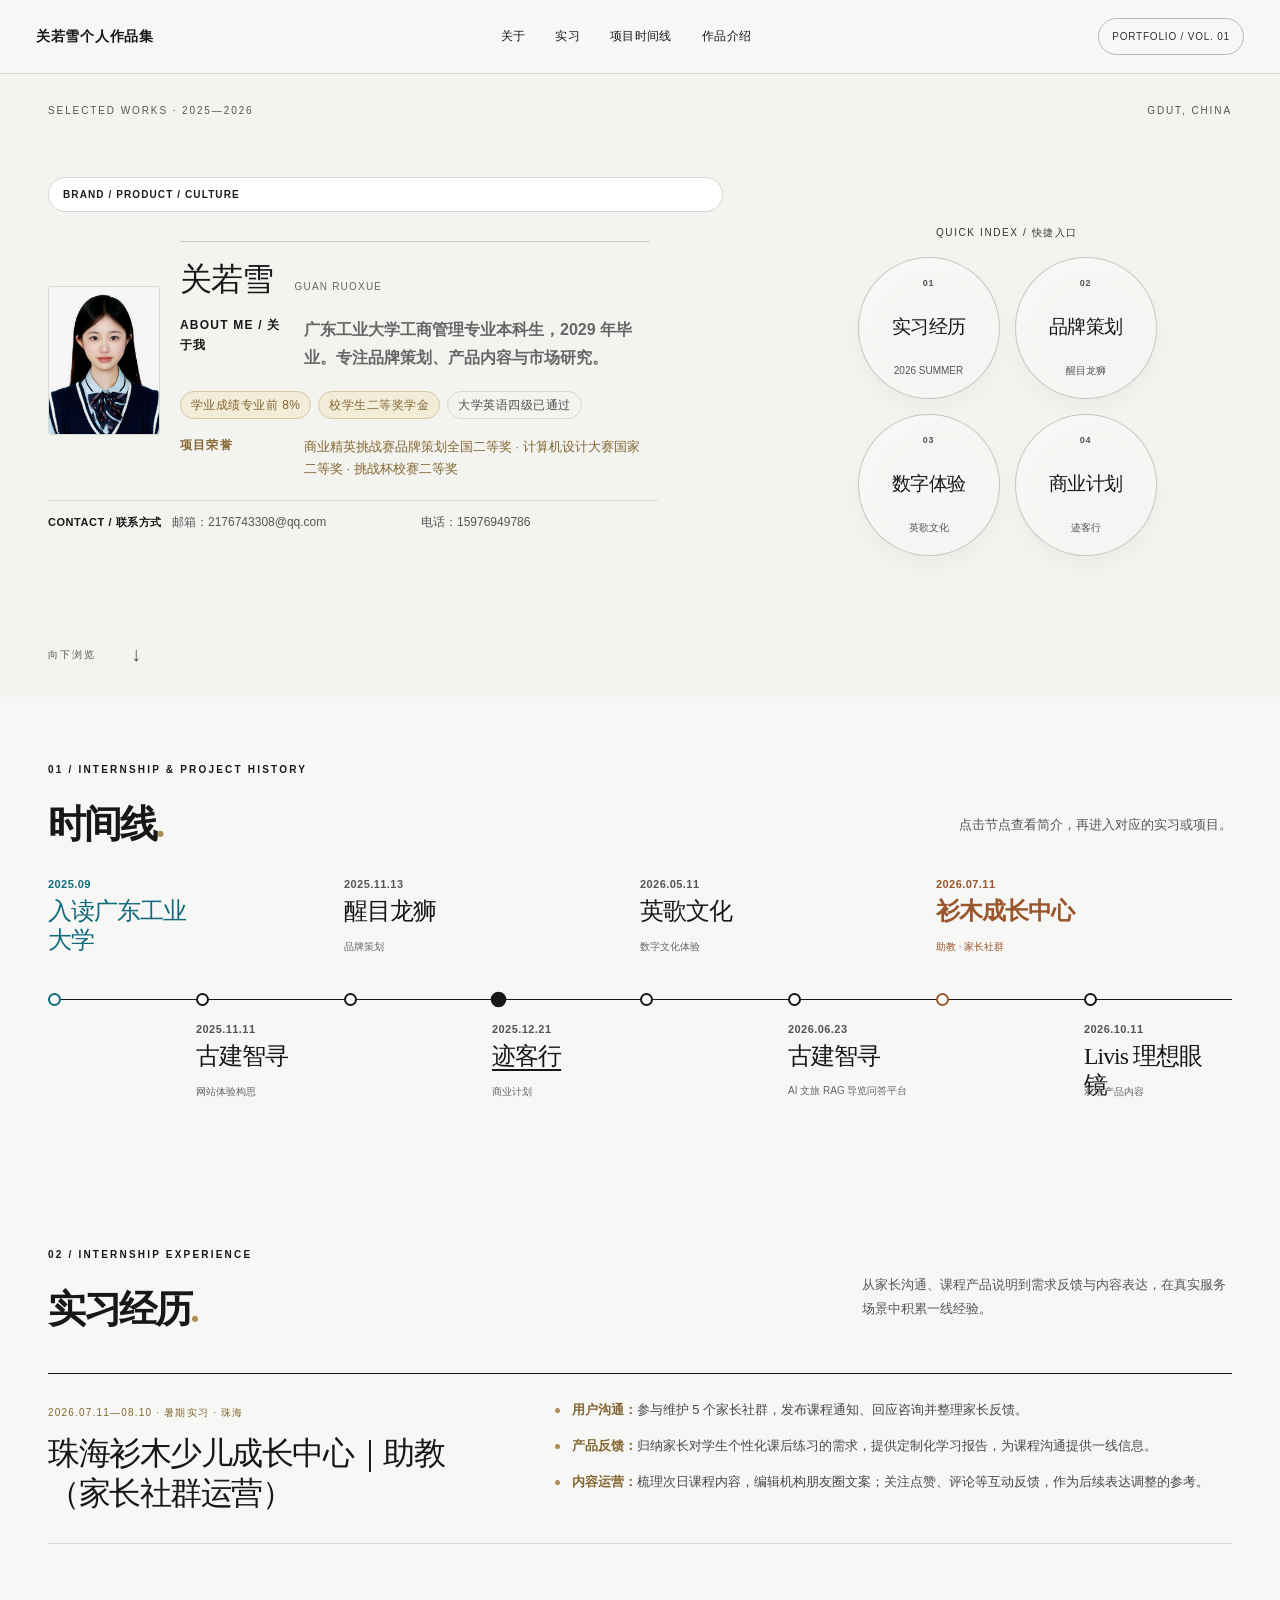
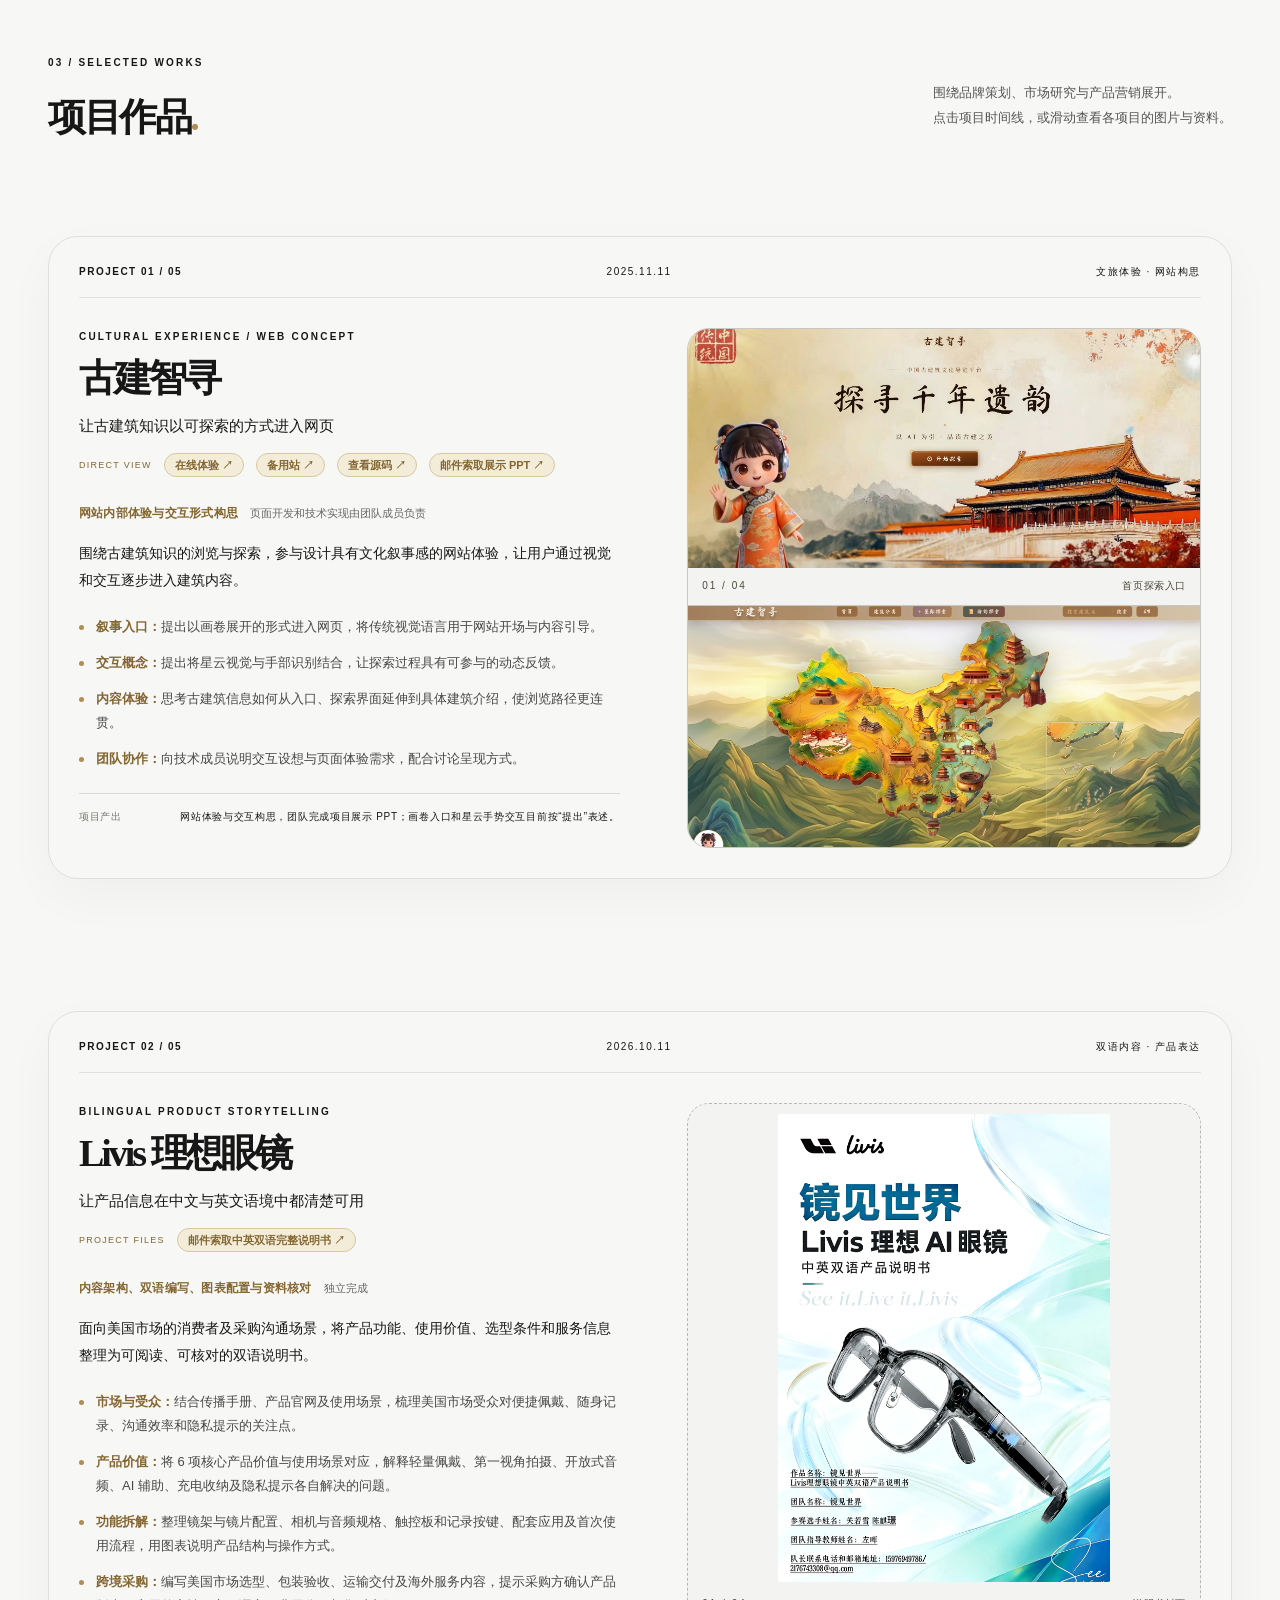
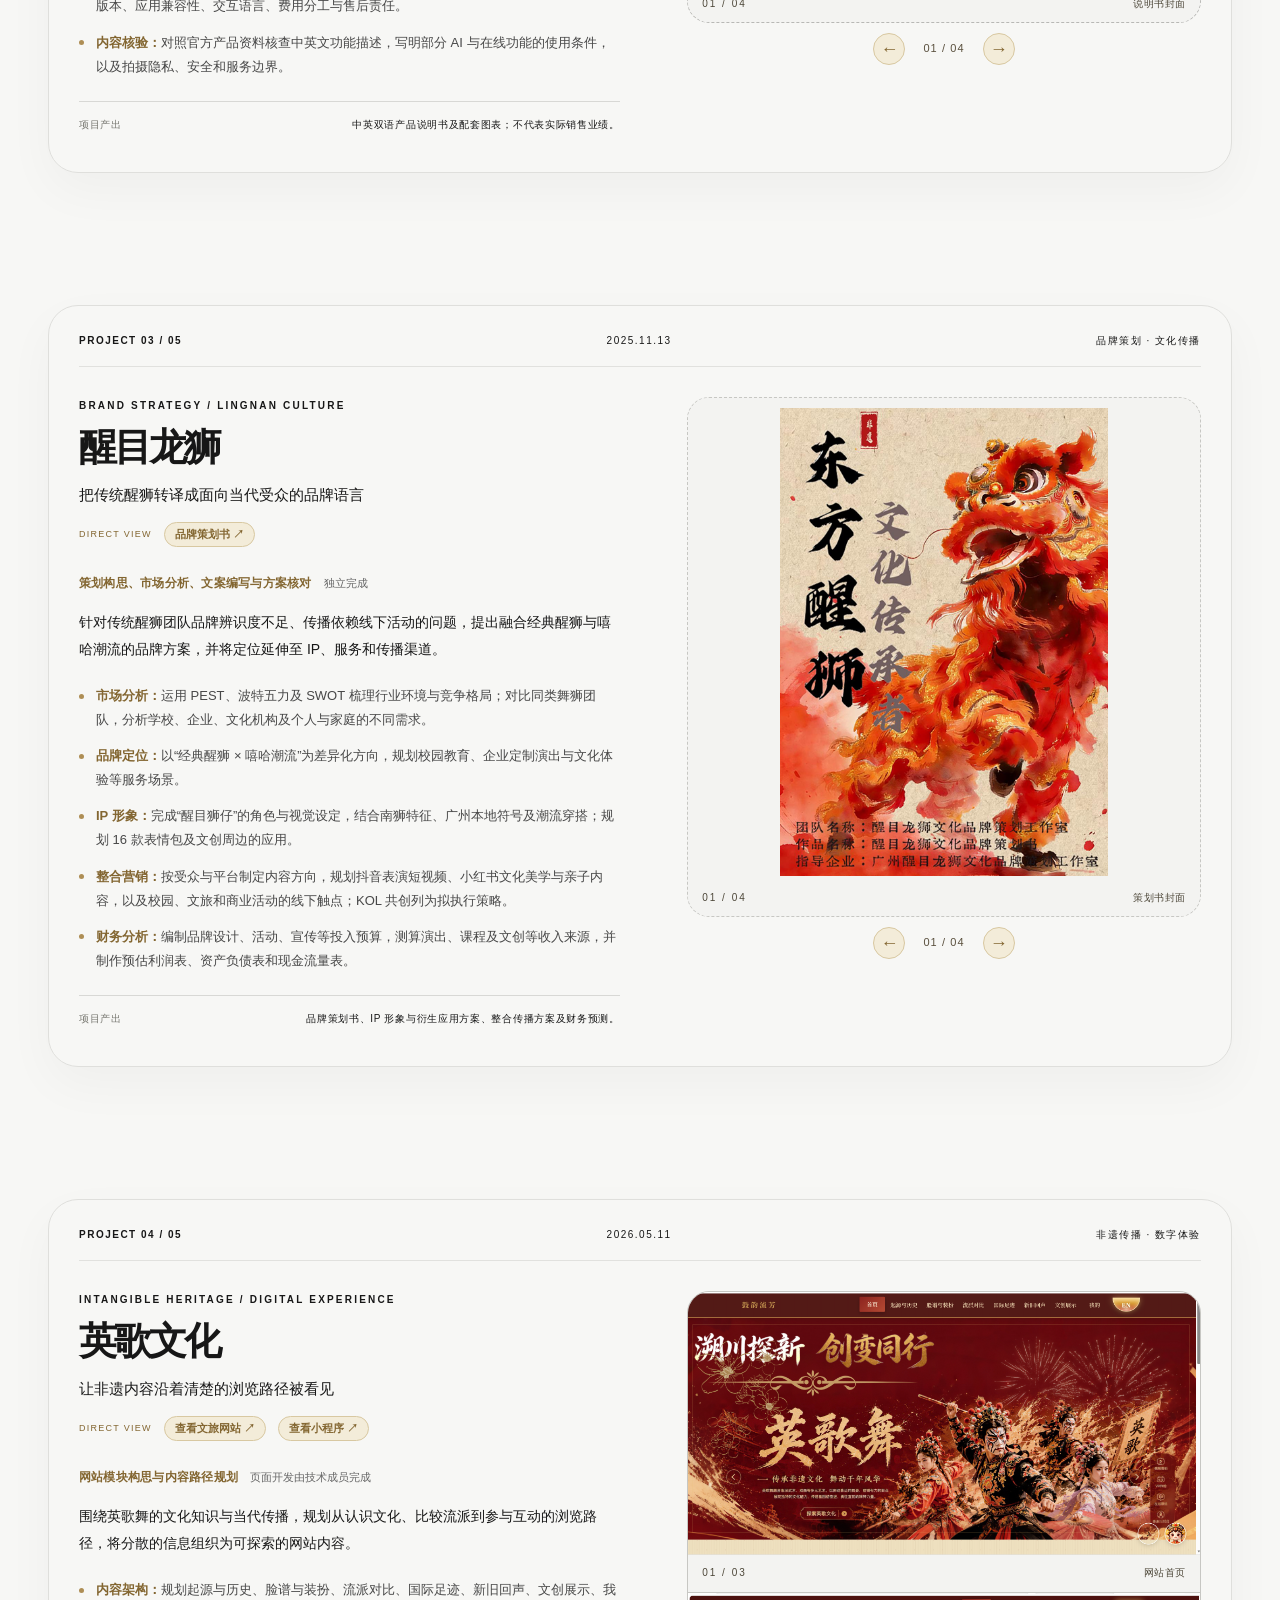
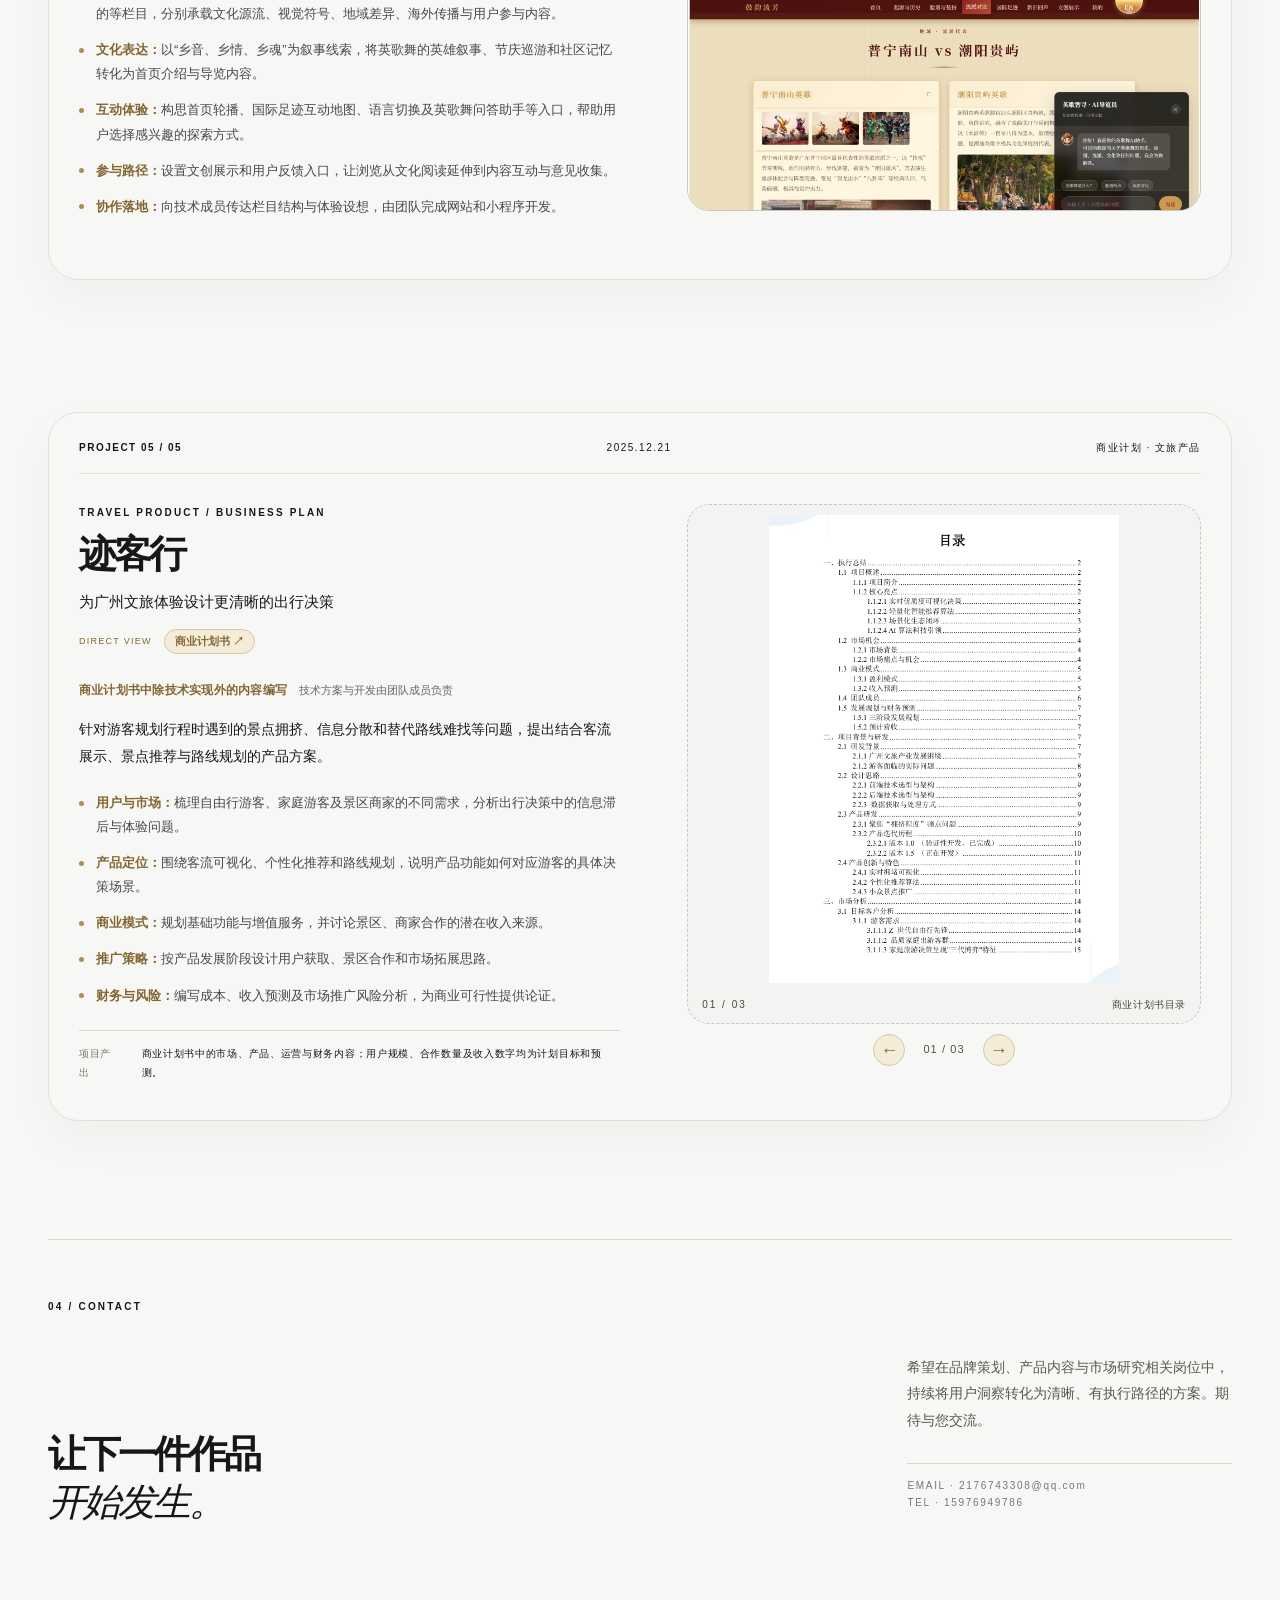
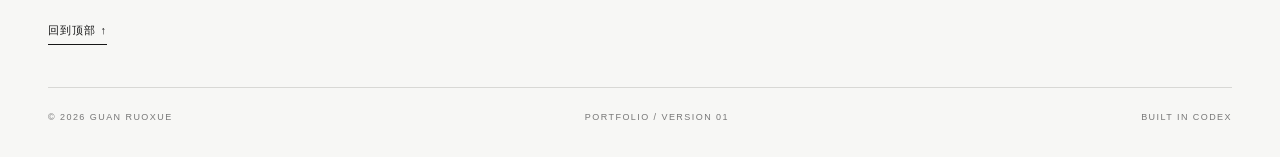
==== commit 51ffe974: "Remove temporary timeline note" ====
--- a/index.html
+++ b/index.html
@@ -54,7 +54,7 @@
         <div class="section-heading"><div><p class="eyebrow">01 / INTERNSHIP &amp; PROJECT HISTORY</p><h2 id="timeline-title">时间线<span class="heading-dot">.</span></h2></div><p>点击节点查看简介，再进入对应的实习或项目。</p></div>
         <nav class="timeline-list" aria-label="实习与项目时间线"><div class="timeline-track">
           <button class="timeline-step timeline-step--education" type="button" data-project="enrollment" aria-controls="timeline-preview" aria-expanded="false"><time datetime="2025-09">2025.09</time><strong>入读广东工业大学</strong></button>
-          <button class="timeline-step" type="button" data-project="ancient" aria-controls="timeline-preview" aria-expanded="false"><time datetime="2025-11-11">2025.11.11*</time><strong>古建智寻</strong><small>网站体验构思</small></button>
+          <button class="timeline-step" type="button" data-project="ancient" aria-controls="timeline-preview" aria-expanded="false"><time datetime="2025-11-11">2025.11.11</time><strong>古建智寻</strong><small>网站体验构思</small></button>
           <button class="timeline-step" type="button" data-project="lion" aria-controls="timeline-preview" aria-expanded="false"><time datetime="2025-11-13">2025.11.13</time><strong>醒目龙狮</strong><small>品牌策划</small></button>
           <button class="timeline-step" type="button" data-project="jike" aria-controls="timeline-preview" aria-expanded="false"><time datetime="2025-12-21">2025.12.21</time><strong>迹客行</strong><small>商业计划</small></button>
           <button class="timeline-step" type="button" data-project="yingge" aria-controls="timeline-preview" aria-expanded="false"><time datetime="2026-05-11">2026.05.11</time><strong>英歌文化</strong><small>数字文化体验</small></button>
@@ -62,7 +62,6 @@
           <button class="timeline-step timeline-step--internship" type="button" data-project="experience" aria-controls="timeline-preview" aria-expanded="false"><time datetime="2026-07-11">2026.07.11</time><strong>衫木成长中心</strong><small>助教 · 家长社群</small></button>
           <button class="timeline-step" type="button" data-project="livis" aria-controls="timeline-preview" aria-expanded="false"><time datetime="2026-10-11">2026.10.11</time><strong>Livis 理想眼镜</strong><small>双语产品内容</small></button>
         </div><div class="timeline-preview" id="timeline-preview" hidden aria-live="polite"><div class="preview-media"><img id="preview-image" alt="" /></div><div class="preview-copy"><span class="preview-label">PROJECT PREVIEW / 项目预览</span><h3 id="preview-title"></h3><p id="preview-description"></p><a id="preview-link" href="#work">查看完整项目 <span aria-hidden="true">↗</span></a></div><button class="preview-close" type="button" aria-label="关闭预览">×</button></div></nav>
-        <p class="timeline-footnote">* 古建智寻的月份与“已采纳上线”内容仍待最终确认；此处先保留可修改标记。</p>
       </div>
     </section>
 
@@ -134,7 +133,7 @@
 
     <article class="project project-cream" id="ancient" aria-labelledby="ancient-title">
       <div class="wrap project-layout">
-        <div class="project-meta"><span>PROJECT 01 / 05</span><span>2025.11.11*</span><span>文旅体验 · 网站构思</span></div>
+        <div class="project-meta"><span>PROJECT 01 / 05</span><span>2025.11.11</span><span>文旅体验 · 网站构思</span></div>
         <div class="project-content">
           <div class="project-title-row"><div><p class="eyebrow">CULTURAL EXPERIENCE / WEB CONCEPT</p><h3 id="ancient-title">古建智寻</h3><p class="project-subtitle">让古建筑知识以可探索的方式进入网页</p></div><span class="project-mark">01</span></div><div class="project-access"><span>DIRECT VIEW</span><a href="https://shiyuan-1229.github.io/gujianzhu-web/" target="_blank" rel="noopener noreferrer">在线体验 ↗</a><a href="https://gujianzhu.ccrate.cc" target="_blank" rel="noopener noreferrer">备用站 ↗</a><a href="https://github.com/shiyuan-1229/gujianzhu-web" target="_blank" rel="noopener noreferrer">查看源码 ↗</a><a href="mailto:2176743308@qq.com?subject=Gujian%20portfolio%20slides">邮件索取展示 PPT ↗</a></div>
           <div class="media-slot media-gallery project-gallery--ancient" role="region" aria-label="古建智寻项目界面展示，在此区域上下滚动查看四张图片" tabindex="0">
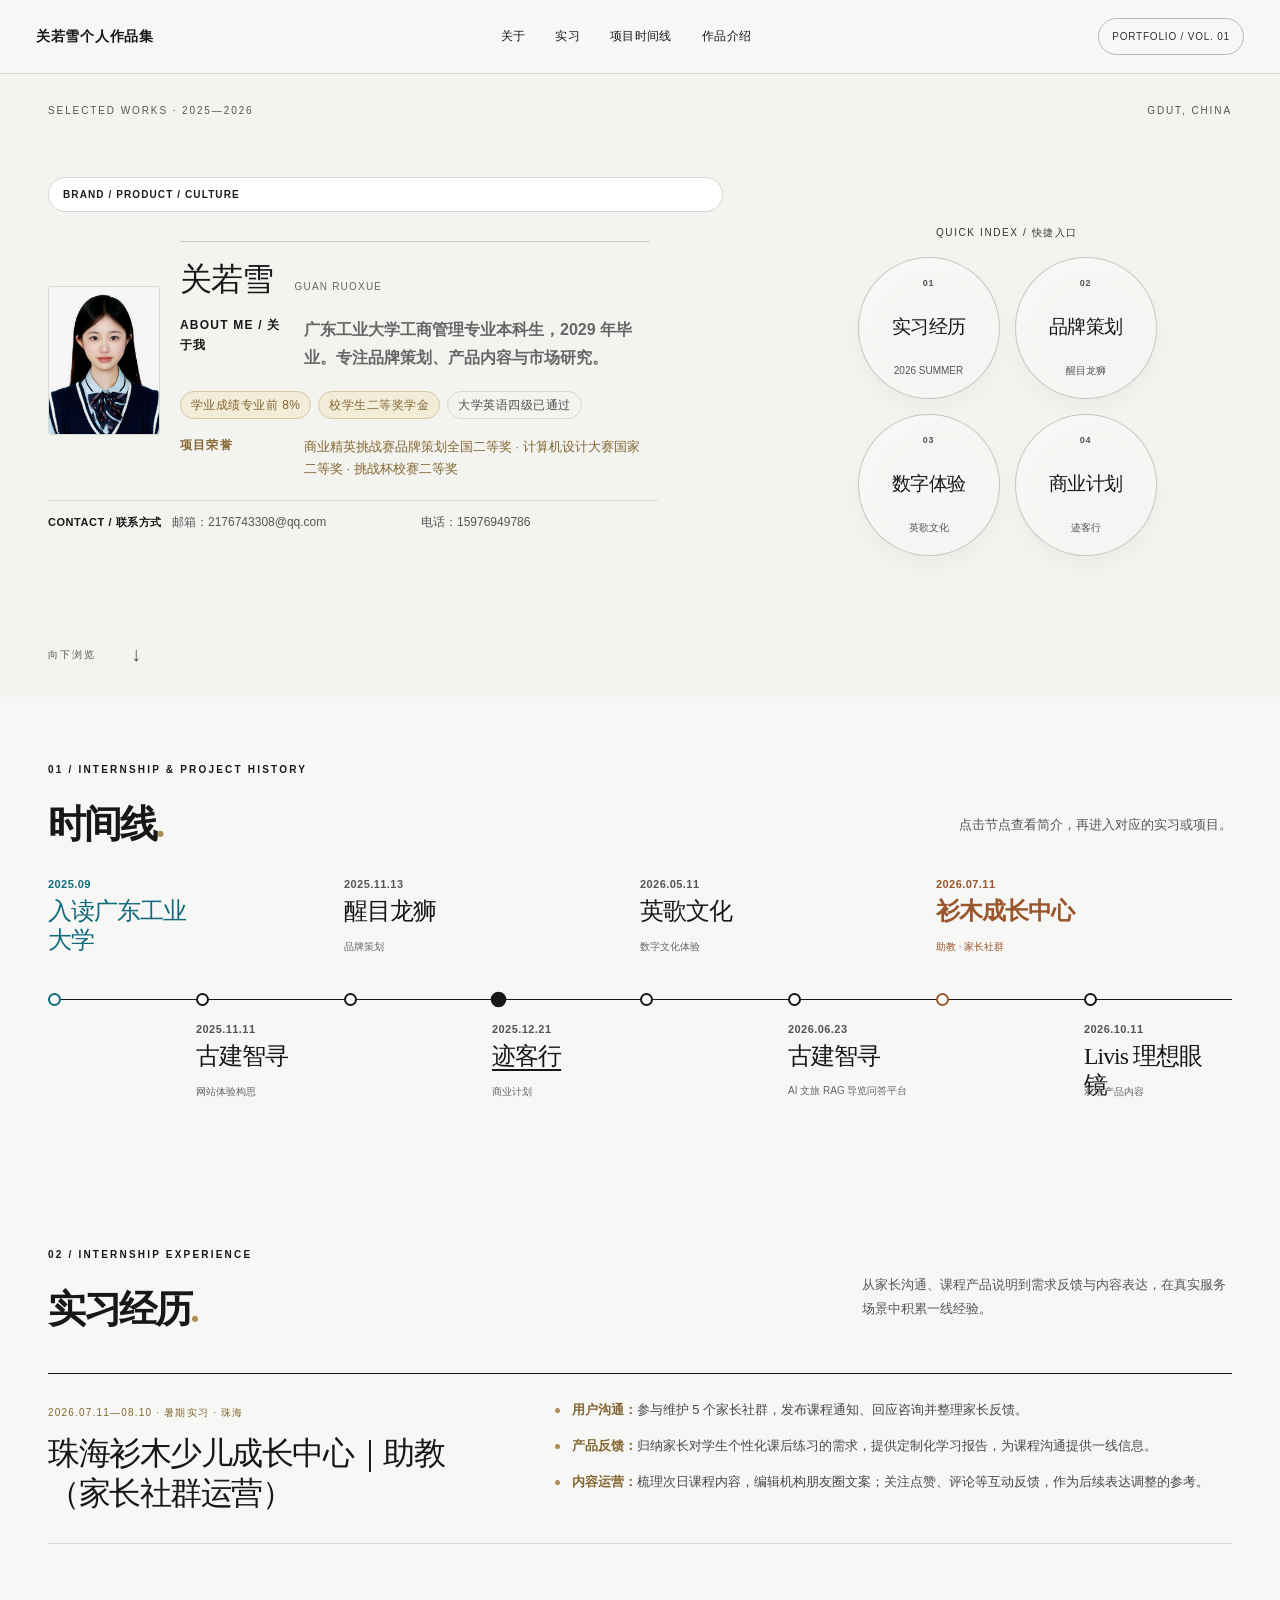
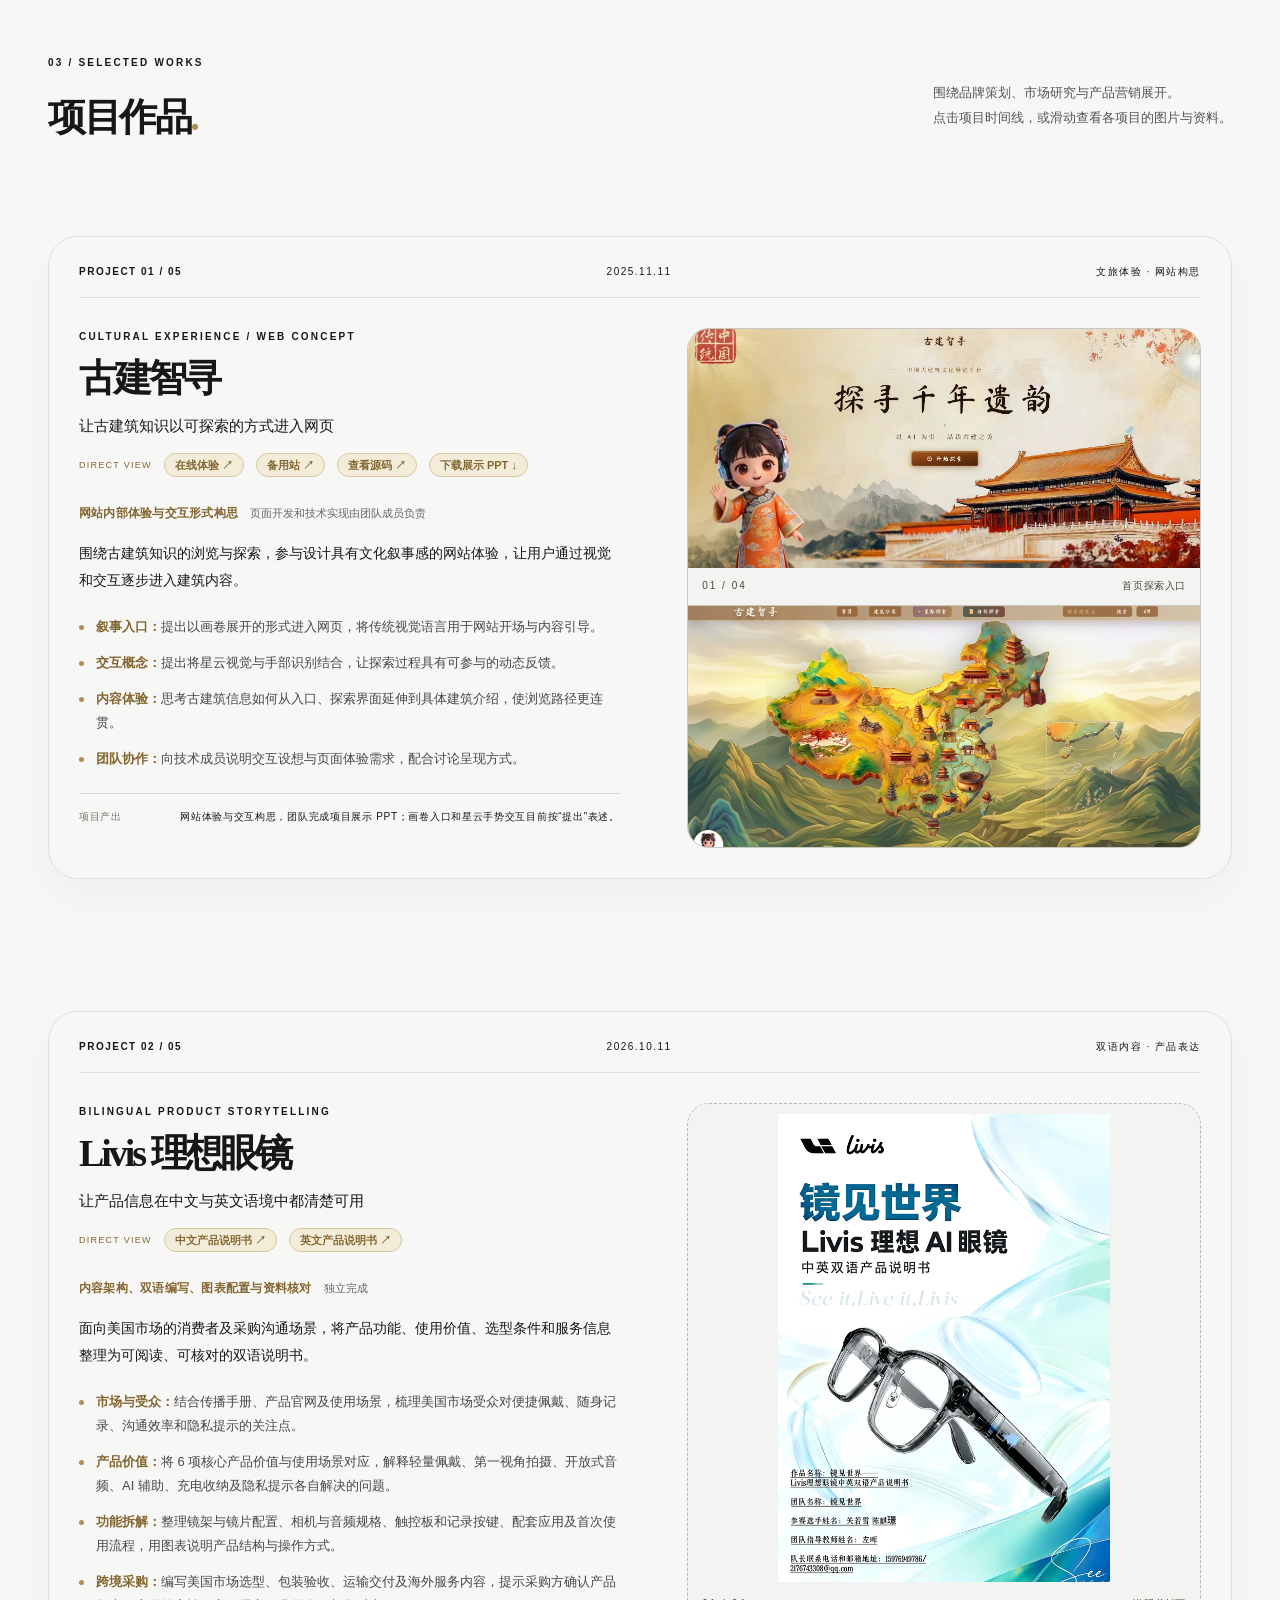
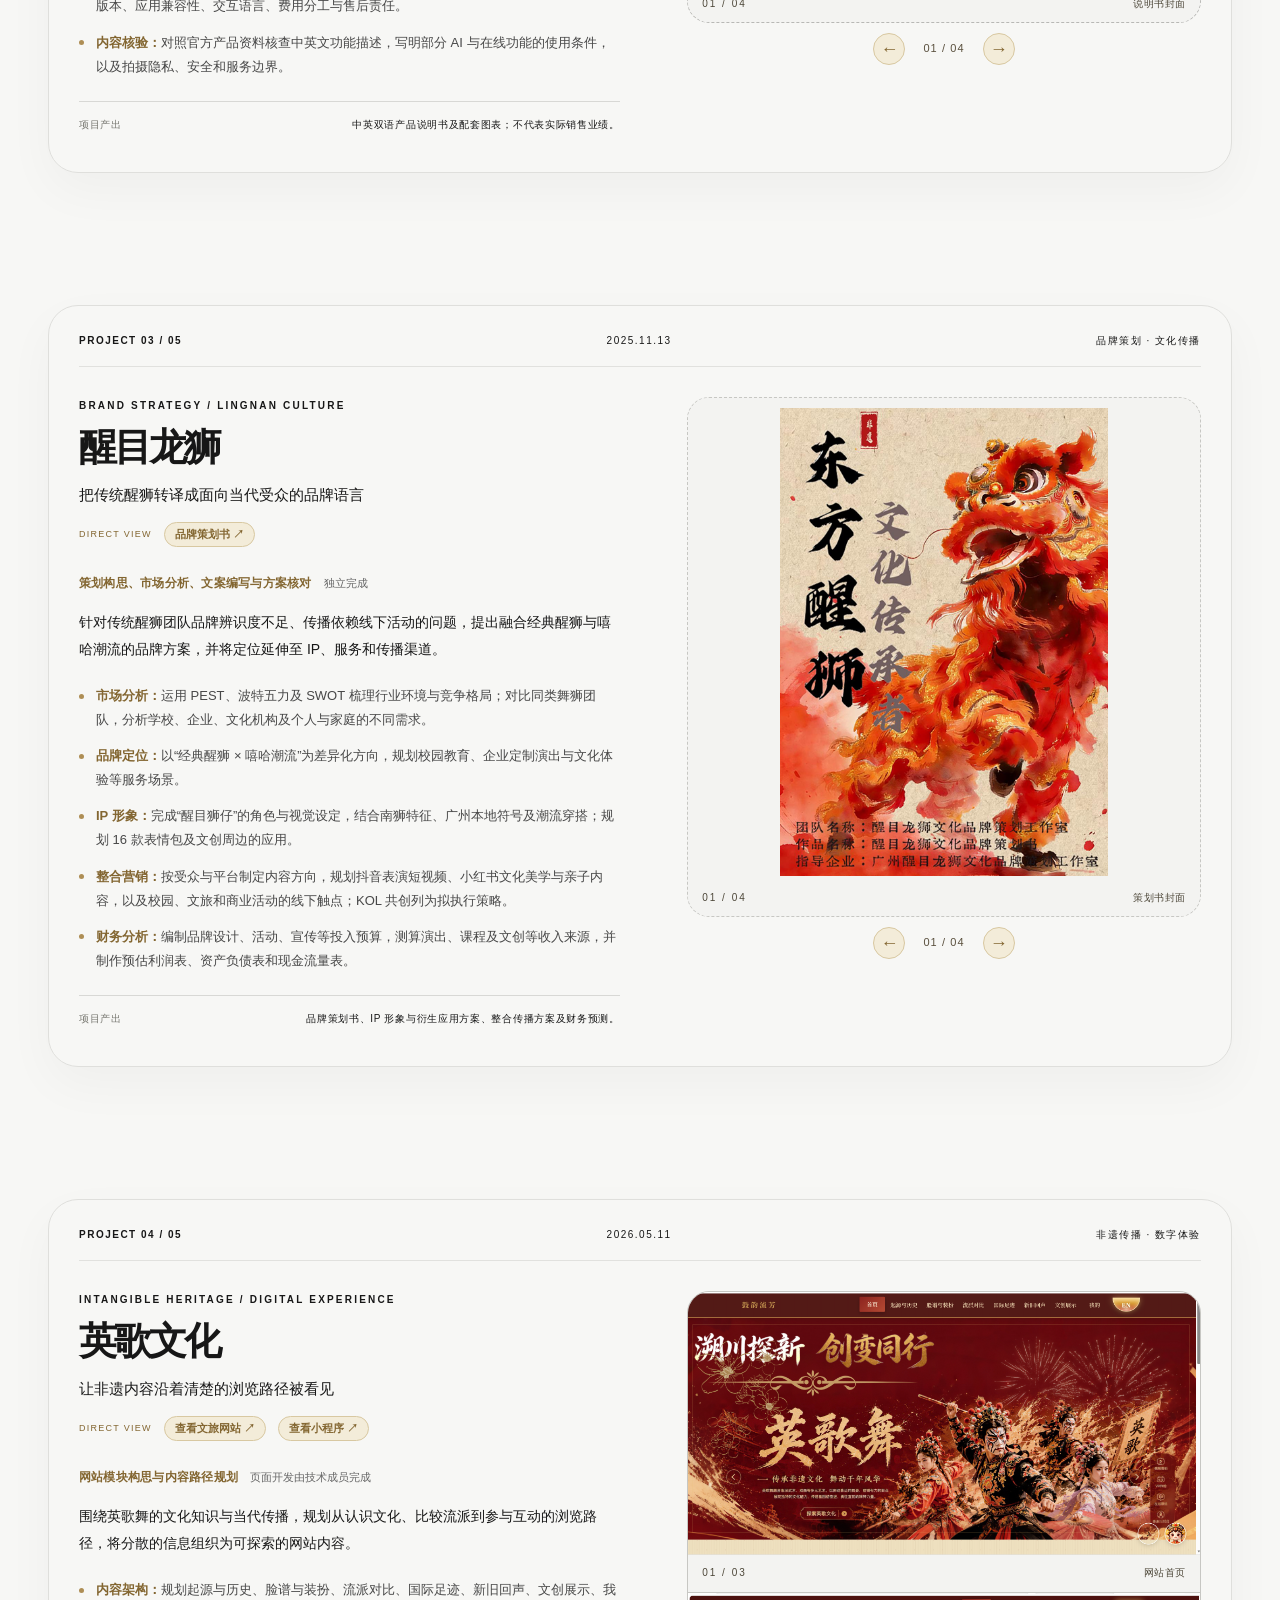
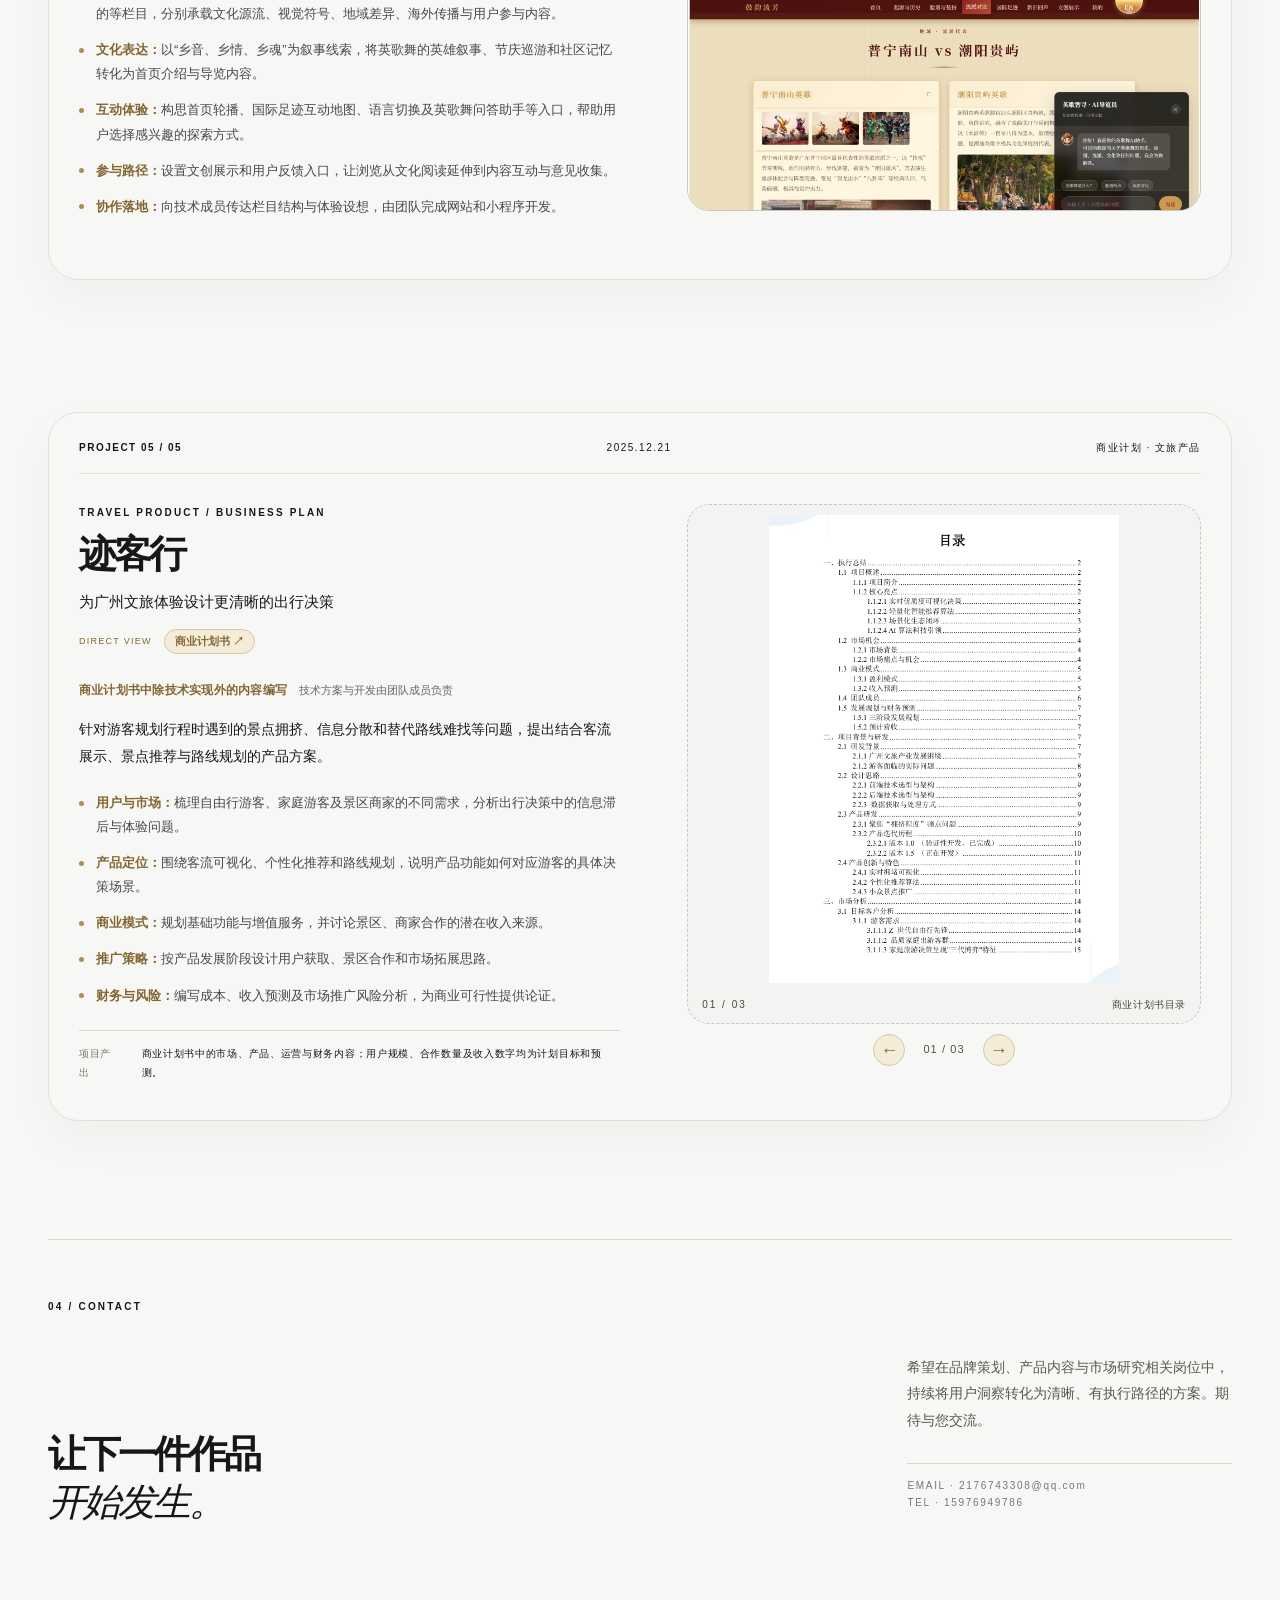
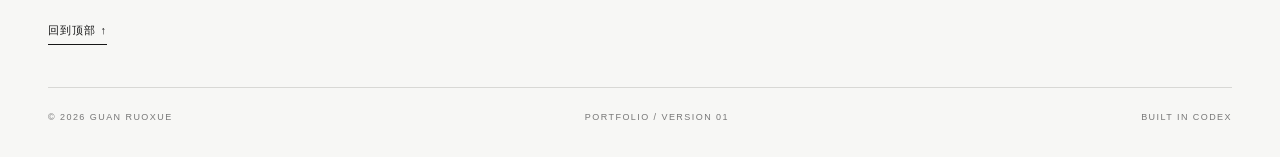
==== commit f29e7021: "Use guanruoxue.com as portfolio canonical domain" ====
--- a/index.html
+++ b/index.html
@@ -4,11 +4,11 @@
   <meta charset="UTF-8" />
   <meta name="viewport" content="width=device-width, initial-scale=1" />
   <meta name="description" content="关若雪的项目作品集：品牌策划、产品叙事与文旅数字体验。" />
-  <link rel="canonical" href="https://roxanne1102.github.io/" />
+  <link rel="canonical" href="https://guanruoxue.com/" />
   <meta property="og:type" content="website" />
   <meta property="og:title" content="关若雪个人作品集｜品牌策划、产品内容与市场研究" />
   <meta property="og:description" content="广东工业大学工商管理本科生关若雪的个人作品集，展示品牌策划、产品内容、市场研究与数字文化项目。" />
-  <meta property="og:url" content="https://roxanne1102.github.io/" />
+  <meta property="og:url" content="https://guanruoxue.com/" />
   <title>关若雪个人作品集｜品牌策划、产品内容与市场研究</title>
   <link rel="stylesheet" href="styles.css?v=20261109-github-preview" />
   <script src="script.js?v=20261109-github-preview" defer></script>
@@ -73,7 +73,7 @@
       <div class="wrap project-layout">
         <div class="project-meta"><span>PROJECT 02 / 05</span><span>2026.10.11</span><span>双语内容 · 产品表达</span></div>
         <div class="project-content">
-          <div class="project-title-row"><div><p class="eyebrow">BILINGUAL PRODUCT STORYTELLING</p><h3 id="livis-title">Livis 理想眼镜</h3><p class="project-subtitle">让产品信息在中文与英文语境中都清楚可用</p></div><span class="project-mark">02</span></div><div class="project-access"><span>PROJECT FILES</span><a href="mailto:2176743308@qq.com?subject=Livis%20portfolio%20manual">邮件索取中英双语完整说明书 ↗</a></div>
+          <div class="project-title-row"><div><p class="eyebrow">BILINGUAL PRODUCT STORYTELLING</p><h3 id="livis-title">Livis 理想眼镜</h3><p class="project-subtitle">让产品信息在中文与英文语境中都清楚可用</p></div><span class="project-mark">02</span></div><div class="project-access"><span>DIRECT VIEW</span><a href="assets/livis-product-manual-zh.pdf" target="_blank" rel="noopener noreferrer">中文产品说明书 ↗</a><a href="assets/livis-product-manual-en.pdf" target="_blank" rel="noopener noreferrer">英文产品说明书 ↗</a></div>
           <div class="livis-gallery-shell"><div class="media-slot media-gallery project-gallery--livis" role="region" aria-label="Livis 产品说明书展示，左右滑动查看四页" tabindex="0">
             <figure class="gallery-panel gallery-image"><img src="assets/livis-cover.png" alt="Livis 理想 AI 眼镜中英双语产品说明书封面" /><figcaption><span>01 / 04</span><small>说明书封面</small></figcaption></figure>
             <figure class="gallery-panel gallery-image"><img src="assets/livis-product-value.png" alt="Livis 六项核心产品价值与使用场景说明" /><figcaption><span>02 / 04</span><small>核心产品价值</small></figcaption></figure>
@@ -135,7 +135,7 @@
       <div class="wrap project-layout">
         <div class="project-meta"><span>PROJECT 01 / 05</span><span>2025.11.11</span><span>文旅体验 · 网站构思</span></div>
         <div class="project-content">
-          <div class="project-title-row"><div><p class="eyebrow">CULTURAL EXPERIENCE / WEB CONCEPT</p><h3 id="ancient-title">古建智寻</h3><p class="project-subtitle">让古建筑知识以可探索的方式进入网页</p></div><span class="project-mark">01</span></div><div class="project-access"><span>DIRECT VIEW</span><a href="https://shiyuan-1229.github.io/gujianzhu-web/" target="_blank" rel="noopener noreferrer">在线体验 ↗</a><a href="https://gujianzhu.ccrate.cc" target="_blank" rel="noopener noreferrer">备用站 ↗</a><a href="https://github.com/shiyuan-1229/gujianzhu-web" target="_blank" rel="noopener noreferrer">查看源码 ↗</a><a href="mailto:2176743308@qq.com?subject=Gujian%20portfolio%20slides">邮件索取展示 PPT ↗</a></div>
+          <div class="project-title-row"><div><p class="eyebrow">CULTURAL EXPERIENCE / WEB CONCEPT</p><h3 id="ancient-title">古建智寻</h3><p class="project-subtitle">让古建筑知识以可探索的方式进入网页</p></div><span class="project-mark">01</span></div><div class="project-access"><span>DIRECT VIEW</span><a href="https://shiyuan-1229.github.io/gujianzhu-web/" target="_blank" rel="noopener noreferrer">在线体验 ↗</a><a href="https://gujianzhu.ccrate.cc" target="_blank" rel="noopener noreferrer">备用站 ↗</a><a href="https://github.com/shiyuan-1229/gujianzhu-web" target="_blank" rel="noopener noreferrer">查看源码 ↗</a><a href="assets/gujianzhixun-presentation.pptx" download>下载展示 PPT ↓</a></div>
           <div class="media-slot media-gallery project-gallery--ancient" role="region" aria-label="古建智寻项目界面展示，在此区域上下滚动查看四张图片" tabindex="0">
             <figure class="gallery-panel gallery-image"><img src="assets/gujian-home.png" alt="古建智寻首页，展示探索千年遗韵的入口界面" /><figcaption><span>01 / 04</span><small>首页探索入口</small></figcaption></figure>
             <figure class="gallery-panel gallery-image"><img src="assets/gujian-map.png" alt="古建智寻中国古建筑地图探索界面" /><figcaption><span>02 / 04</span><small>建筑地图探索</small></figcaption></figure>
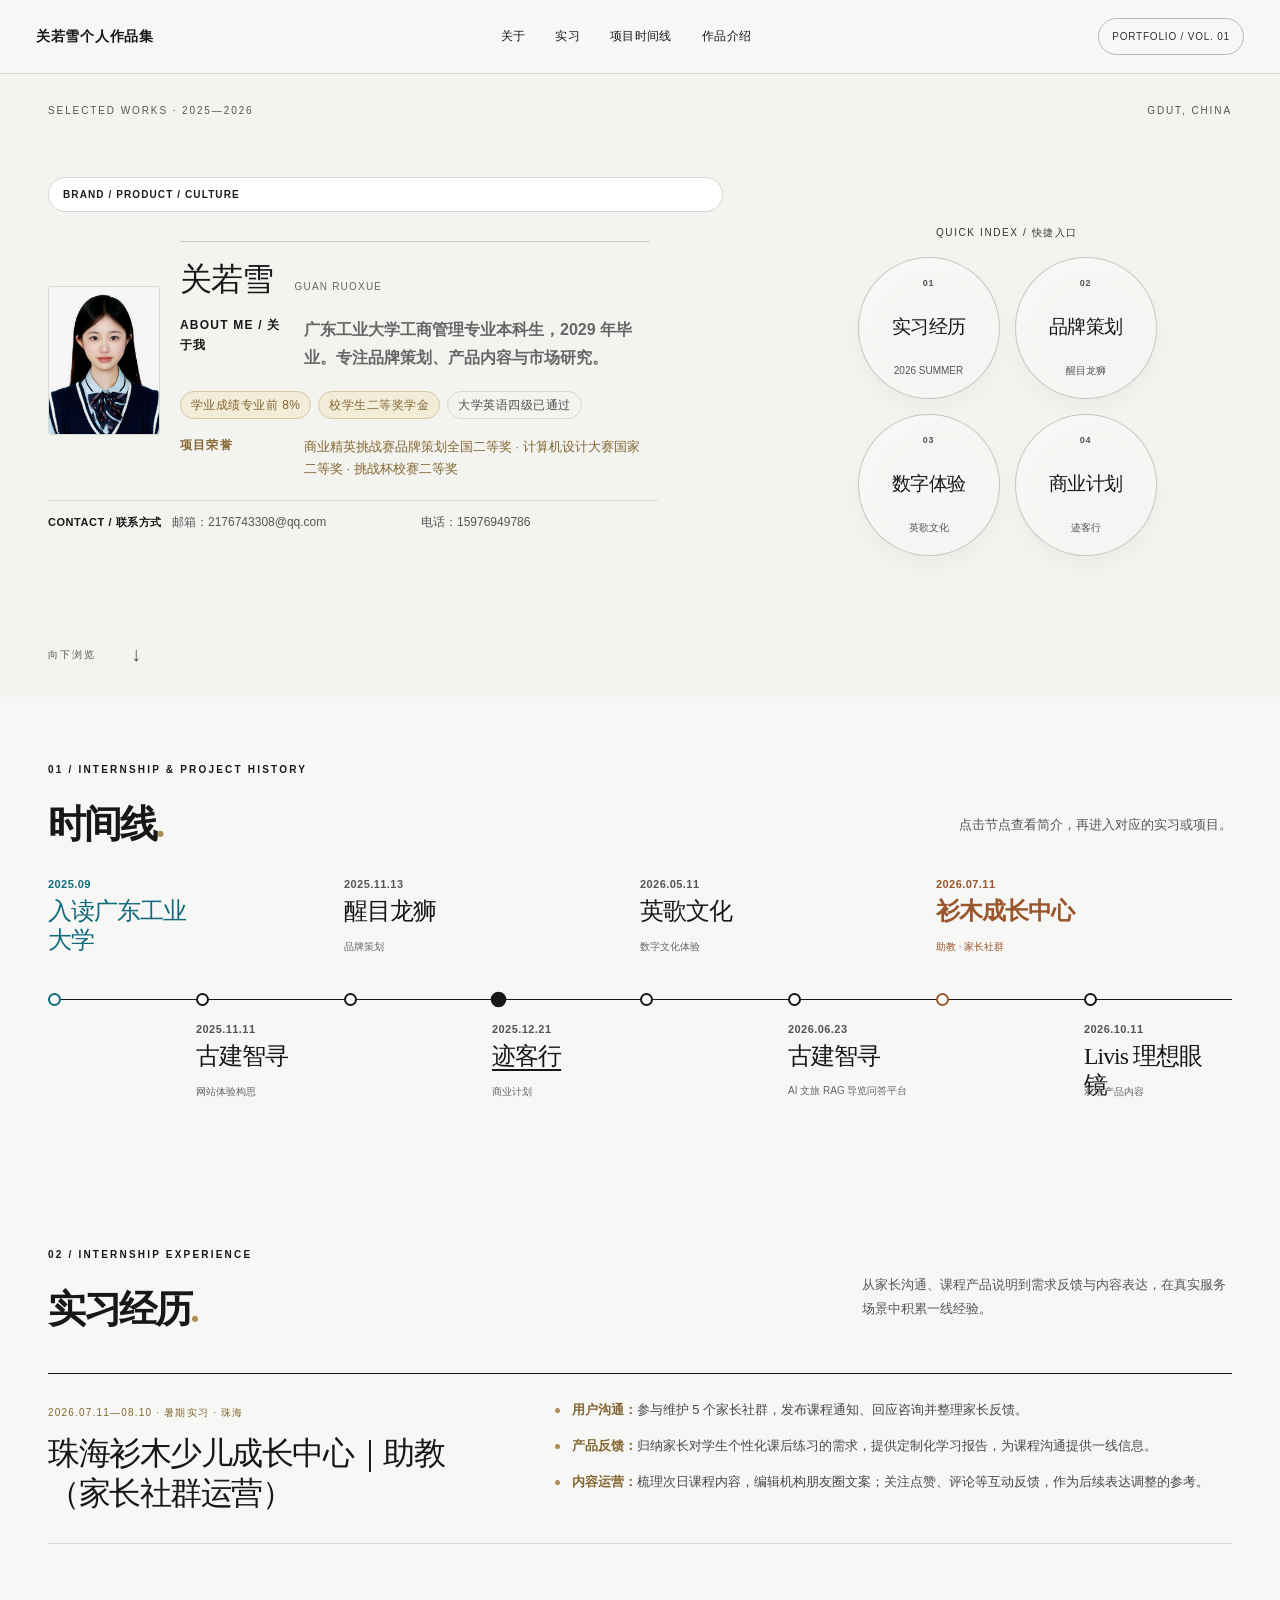
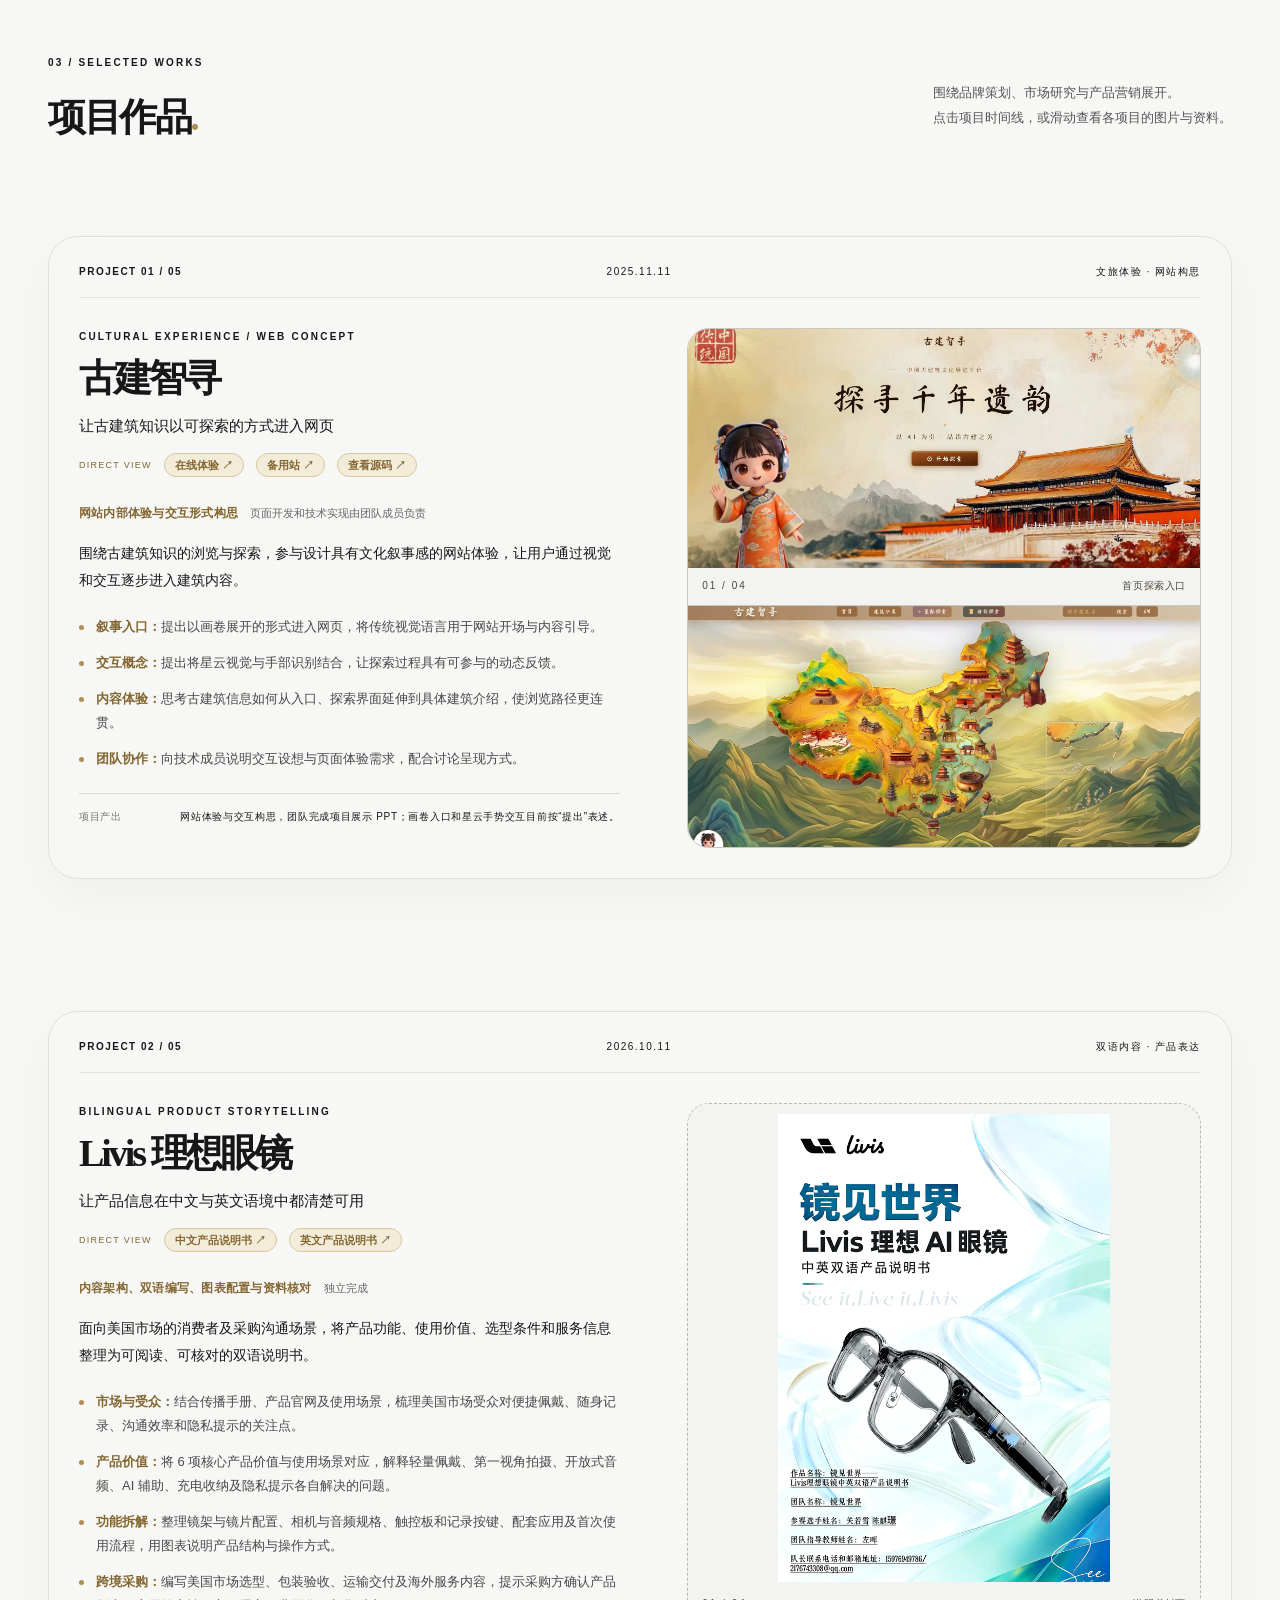
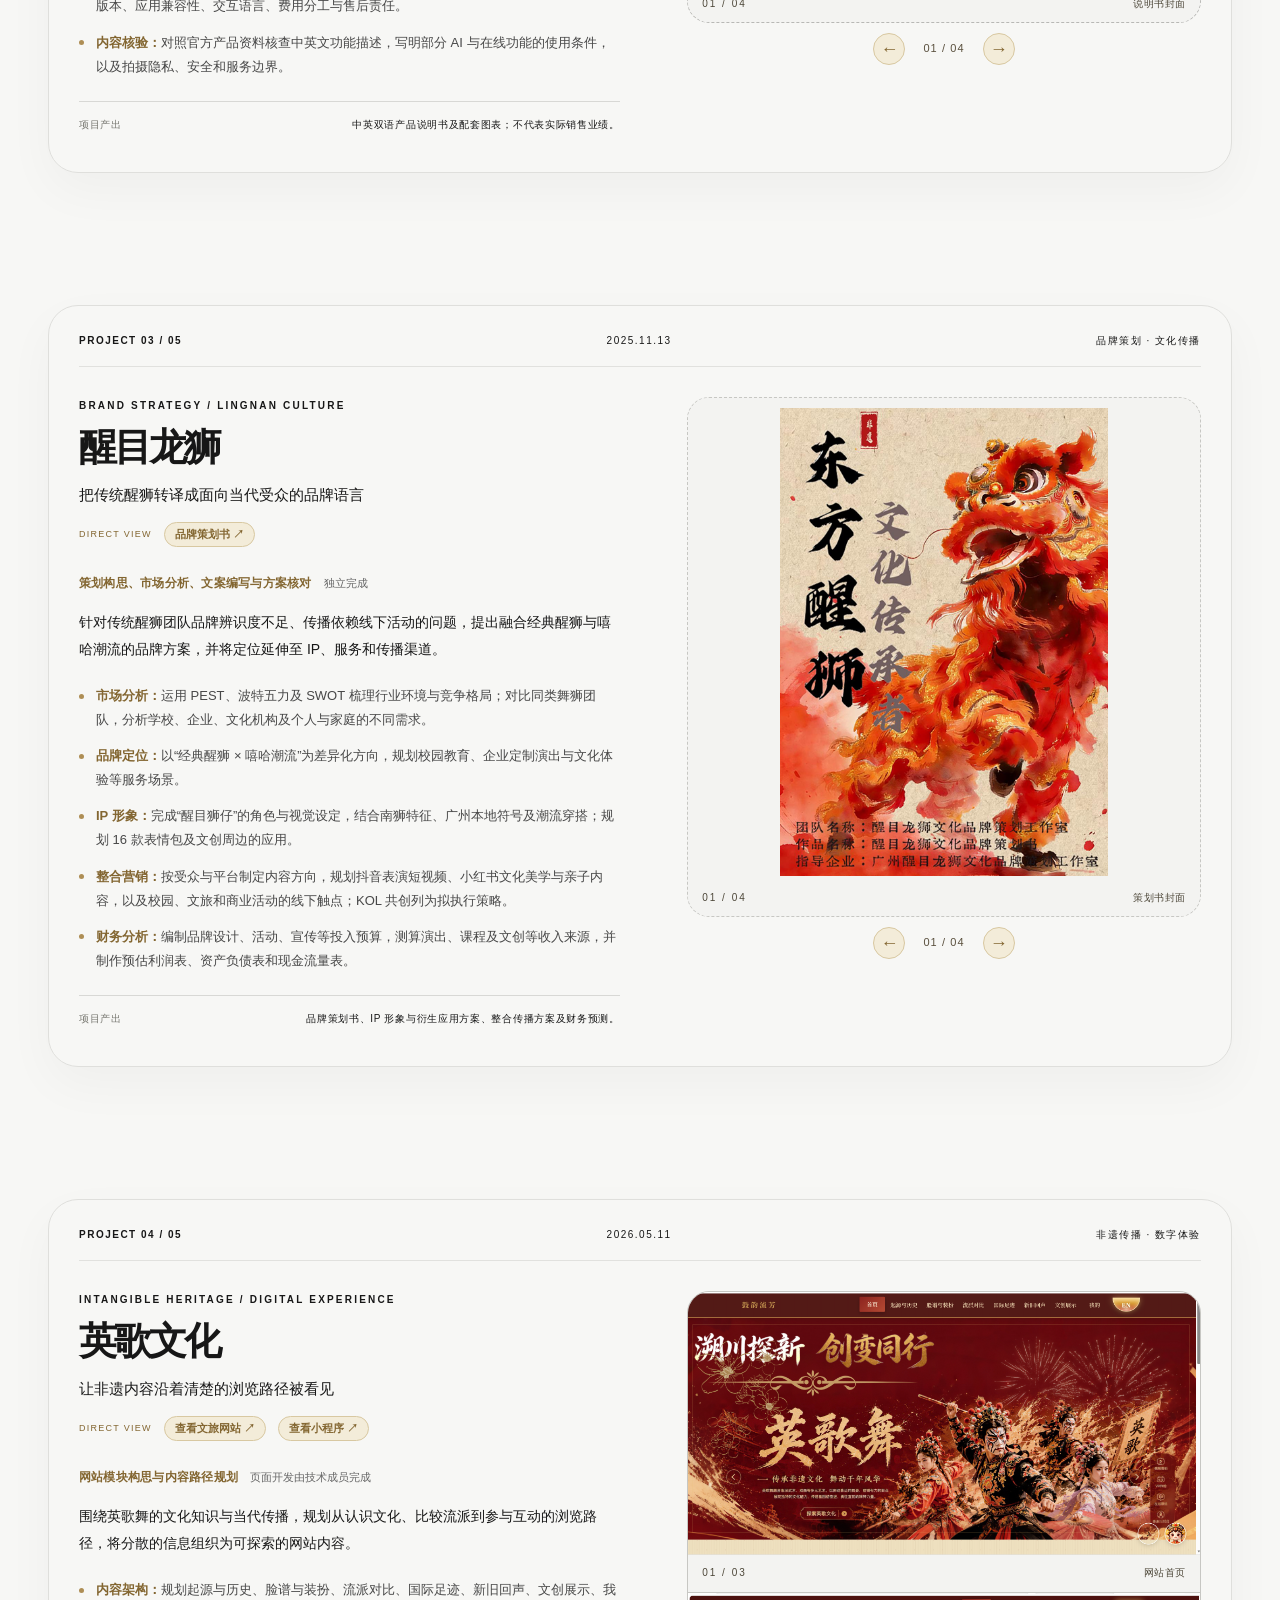
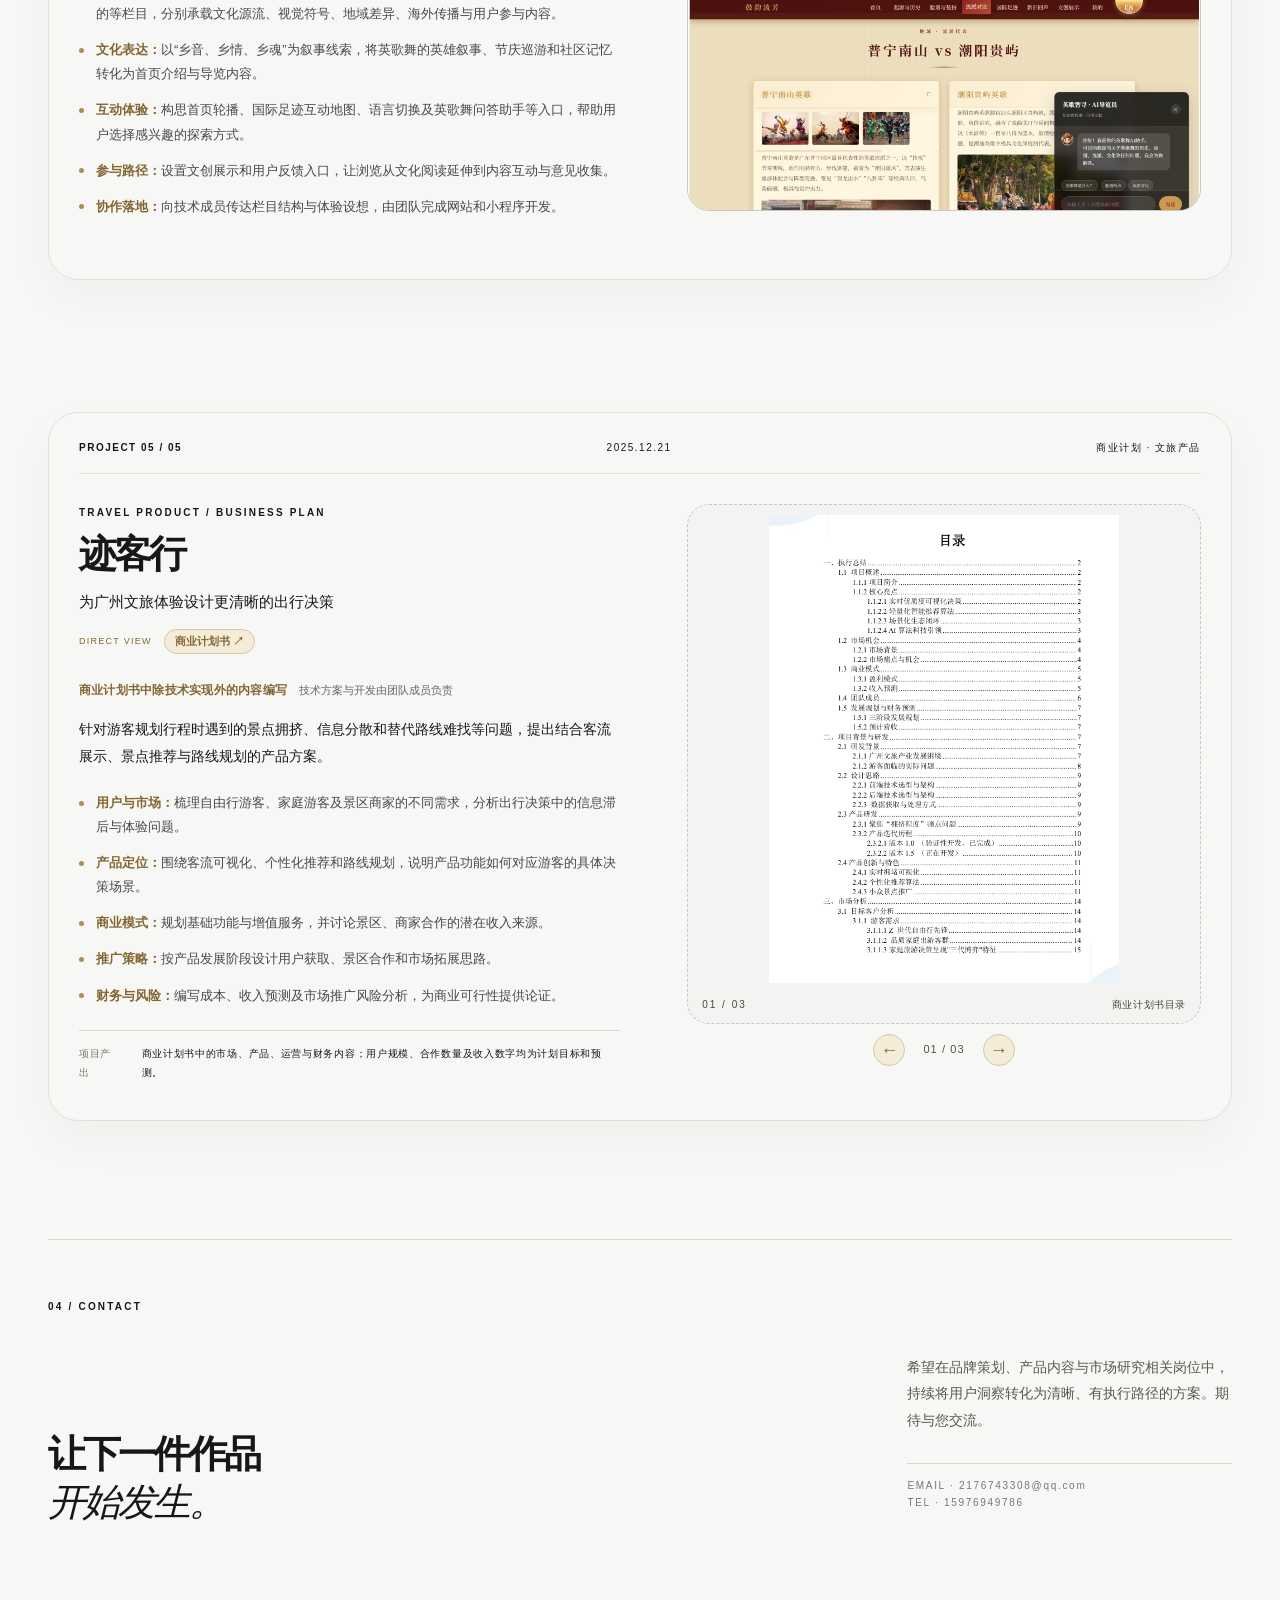
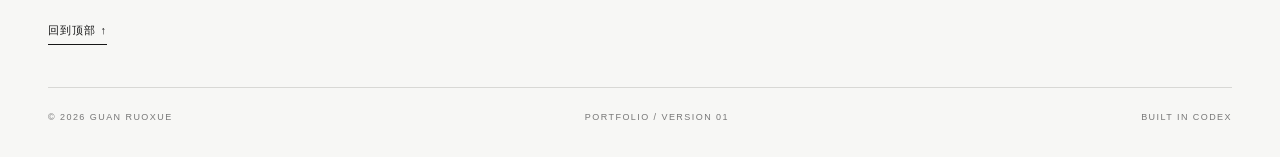
==== commit 32a2361a: "Fix broken portfolio document links" ====
--- a/index.html
+++ b/index.html
@@ -135,14 +135,14 @@
       <div class="wrap project-layout">
         <div class="project-meta"><span>PROJECT 01 / 05</span><span>2025.11.11</span><span>文旅体验 · 网站构思</span></div>
         <div class="project-content">
-          <div class="project-title-row"><div><p class="eyebrow">CULTURAL EXPERIENCE / WEB CONCEPT</p><h3 id="ancient-title">古建智寻</h3><p class="project-subtitle">让古建筑知识以可探索的方式进入网页</p></div><span class="project-mark">01</span></div><div class="project-access"><span>DIRECT VIEW</span><a href="https://shiyuan-1229.github.io/gujianzhu-web/" target="_blank" rel="noopener noreferrer">在线体验 ↗</a><a href="https://gujianzhu.ccrate.cc" target="_blank" rel="noopener noreferrer">备用站 ↗</a><a href="https://github.com/shiyuan-1229/gujianzhu-web" target="_blank" rel="noopener noreferrer">查看源码 ↗</a><a href="assets/gujianzhixun-presentation.pptx" download>下载展示 PPT ↓</a></div>
+          <div class="project-title-row"><div><p class="eyebrow">CULTURAL EXPERIENCE / WEB CONCEPT</p><h3 id="ancient-title">古建智寻</h3><p class="project-subtitle">让古建筑知识以可探索的方式进入网页</p></div><span class="project-mark">01</span></div><div class="project-access"><span>DIRECT VIEW</span><a href="https://shiyuan-1229.github.io/gujianzhu-web/" target="_blank" rel="noopener noreferrer">在线体验 ↗</a><a href="https://gujianzhu.ccrate.cc" target="_blank" rel="noopener noreferrer">备用站 ↗</a><a href="https://github.com/shiyuan-1229/gujianzhu-web" target="_blank" rel="noopener noreferrer">查看源码 ↗</a></div>
           <div class="media-slot media-gallery project-gallery--ancient" role="region" aria-label="古建智寻项目界面展示，在此区域上下滚动查看四张图片" tabindex="0">
             <figure class="gallery-panel gallery-image"><img src="assets/gujian-home.png" alt="古建智寻首页，展示探索千年遗韵的入口界面" /><figcaption><span>01 / 04</span><small>首页探索入口</small></figcaption></figure>
             <figure class="gallery-panel gallery-image"><img src="assets/gujian-map.png" alt="古建智寻中国古建筑地图探索界面" /><figcaption><span>02 / 04</span><small>建筑地图探索</small></figcaption></figure>
             <figure class="gallery-panel gallery-image"><img src="assets/gujian-ridge-beasts.png" alt="古建智寻太和殿构件导览与脊兽对照界面" /><figcaption><span>03 / 04</span><small>构件导览与对照</small></figcaption></figure>
             <figure class="gallery-panel gallery-image"><img src="assets/gujian-star-cloud.png" alt="古建星云界面，展示手部识别交互" /><figcaption><span>04 / 04</span><small>星云手部交互</small></figcaption></figure>
           </div>
-          <div class="project-columns"><div class="project-aside"><span>项目角色</span><strong>网站内部体验与交互形式构思</strong><small>页面开发和技术实现由团队成员负责</small></div><div class="project-story"><p>围绕古建筑知识的浏览与探索，参与设计具有文化叙事感的网站体验，让用户通过视觉和交互逐步进入建筑内容。</p><ul class="project-points"><li><strong>叙事入口：</strong>提出以画卷展开的形式进入网页，将传统视觉语言用于网站开场与内容引导。</li><li><strong>交互概念：</strong>提出将星云视觉与手部识别结合，让探索过程具有可参与的动态反馈。</li><li><strong>内容体验：</strong>思考古建筑信息如何从入口、探索界面延伸到具体建筑介绍，使浏览路径更连贯。</li><li><strong>团队协作：</strong>向技术成员说明交互设想与页面体验需求，配合讨论呈现方式。</li></ul><div class="work-detail"><span>项目产出</span><span>网站体验与交互构思，团队完成项目展示 PPT；画卷入口和星云手势交互目前按“提出”表述。</span></div><div class="project-links"><a href="https://shiyuan-1229.github.io/gujianzhu-web/" target="_blank" rel="noopener noreferrer">在线体验 ↗</a><a href="https://gujianzhu.ccrate.cc" target="_blank" rel="noopener noreferrer">备用站 ↗</a><a href="https://github.com/shiyuan-1229/gujianzhu-web" target="_blank" rel="noopener noreferrer">查看源码 ↗</a><a href="assets/gujianzhixun-presentation.pptx" download>下载项目展示 PPT ↓</a></div></div></div>
+          <div class="project-columns"><div class="project-aside"><span>项目角色</span><strong>网站内部体验与交互形式构思</strong><small>页面开发和技术实现由团队成员负责</small></div><div class="project-story"><p>围绕古建筑知识的浏览与探索，参与设计具有文化叙事感的网站体验，让用户通过视觉和交互逐步进入建筑内容。</p><ul class="project-points"><li><strong>叙事入口：</strong>提出以画卷展开的形式进入网页，将传统视觉语言用于网站开场与内容引导。</li><li><strong>交互概念：</strong>提出将星云视觉与手部识别结合，让探索过程具有可参与的动态反馈。</li><li><strong>内容体验：</strong>思考古建筑信息如何从入口、探索界面延伸到具体建筑介绍，使浏览路径更连贯。</li><li><strong>团队协作：</strong>向技术成员说明交互设想与页面体验需求，配合讨论呈现方式。</li></ul><div class="work-detail"><span>项目产出</span><span>网站体验与交互构思，团队完成项目展示 PPT；画卷入口和星云手势交互目前按“提出”表述。</span></div><div class="project-links"><a href="https://shiyuan-1229.github.io/gujianzhu-web/" target="_blank" rel="noopener noreferrer">在线体验 ↗</a><a href="https://gujianzhu.ccrate.cc" target="_blank" rel="noopener noreferrer">备用站 ↗</a><a href="https://github.com/shiyuan-1229/gujianzhu-web" target="_blank" rel="noopener noreferrer">查看源码 ↗</a></div></div></div>
         </div>
       </div>
     </article>
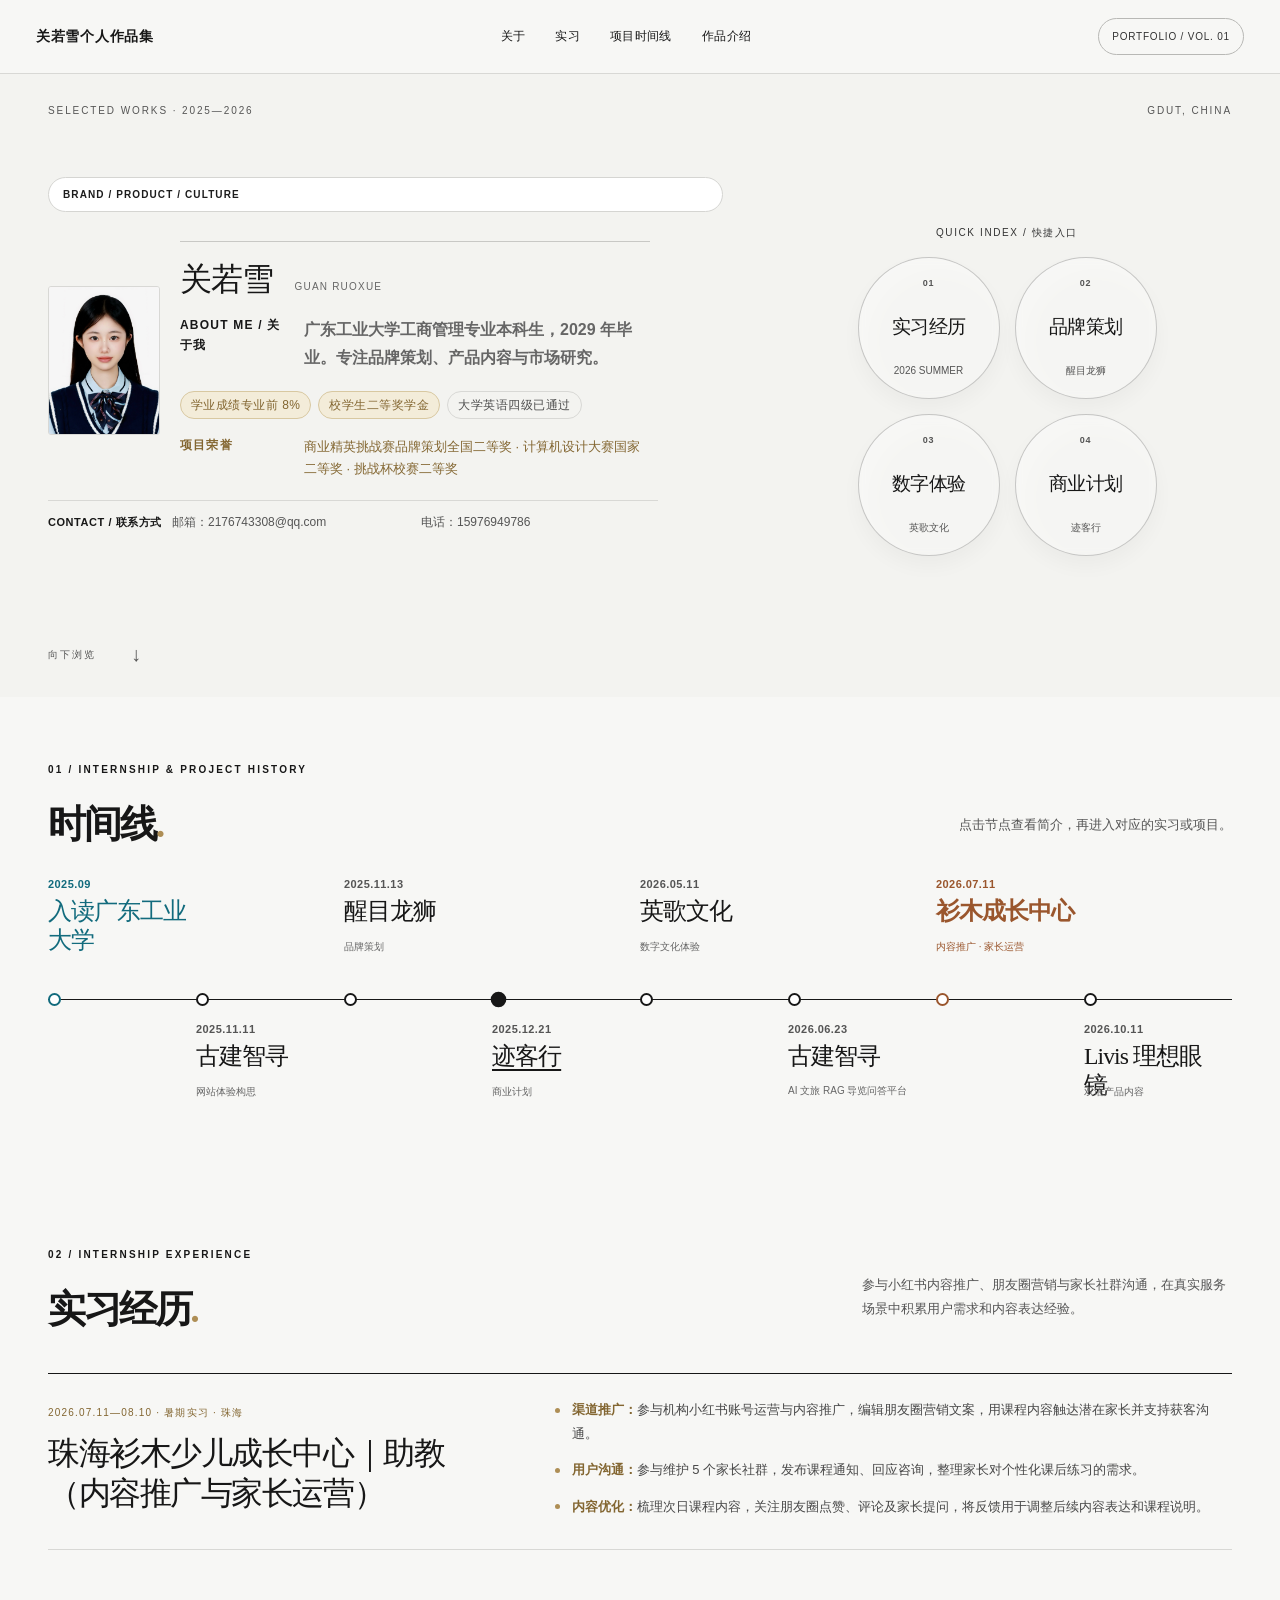
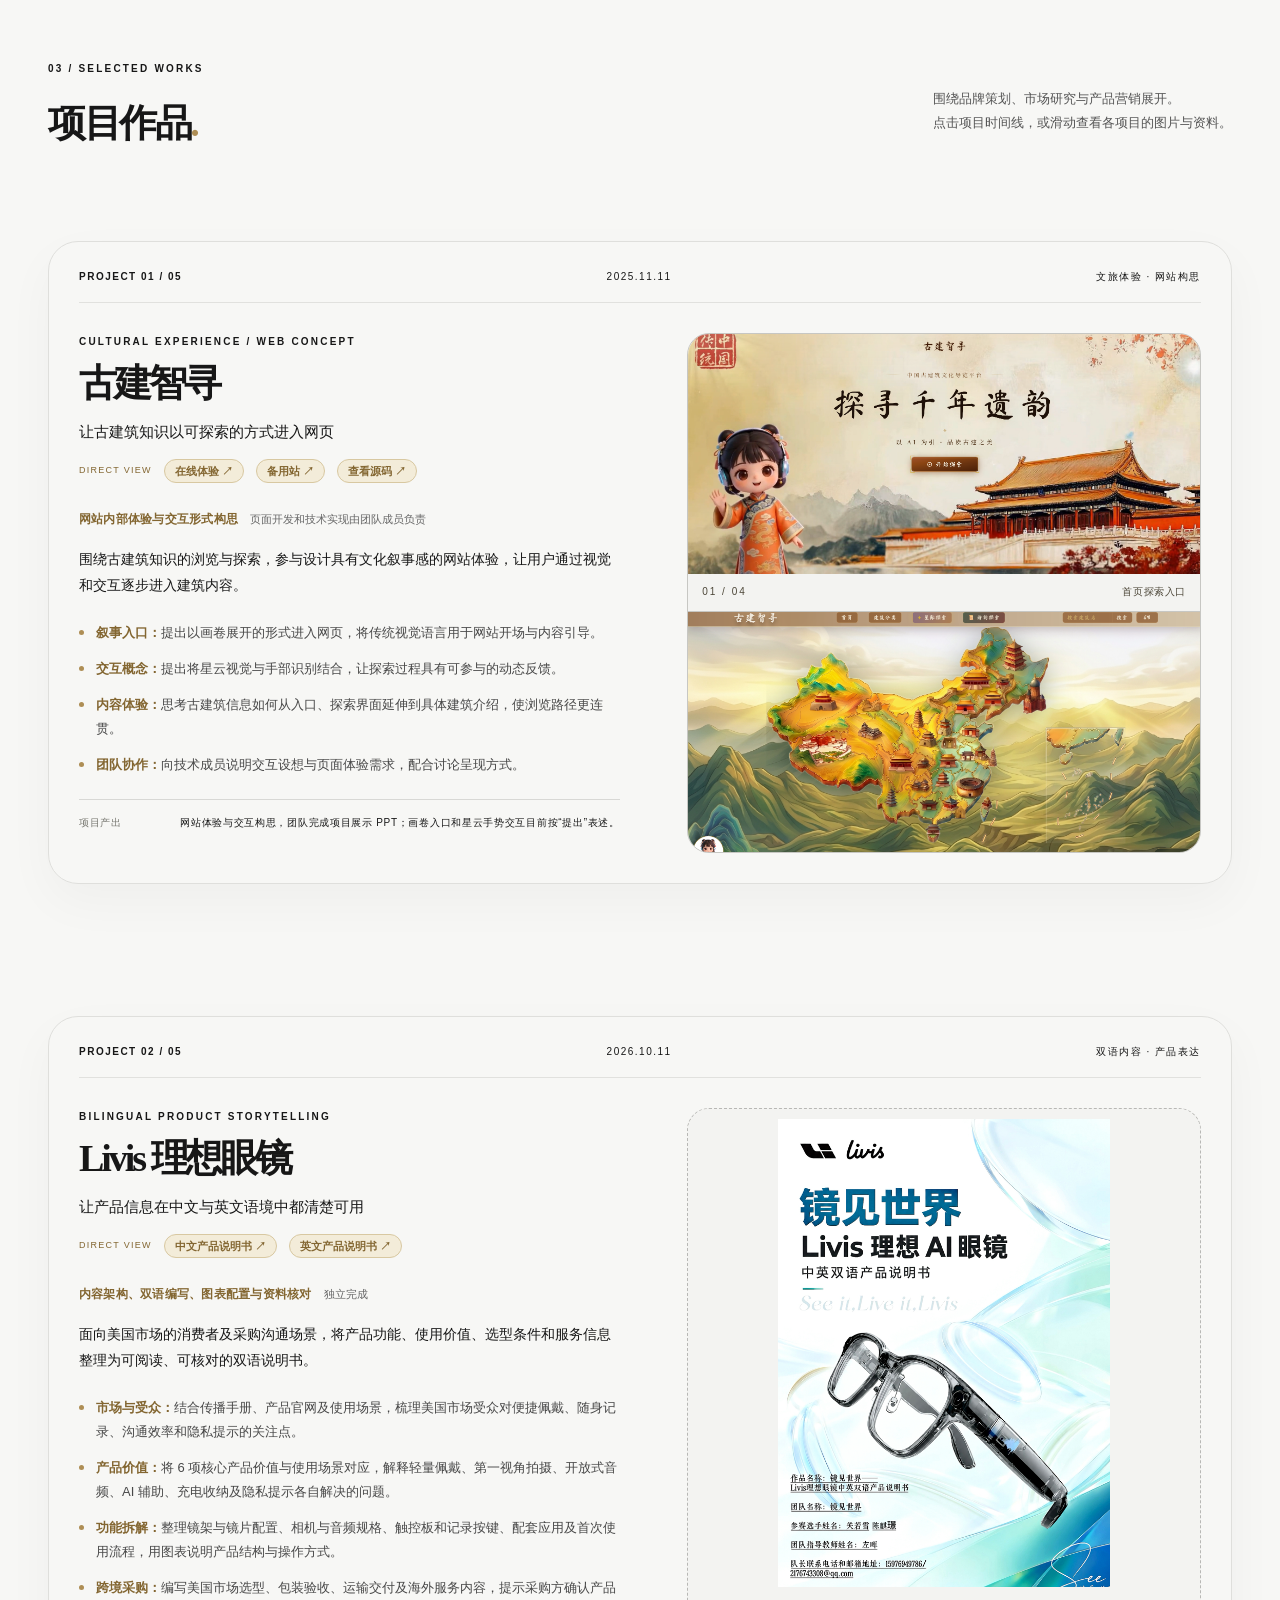
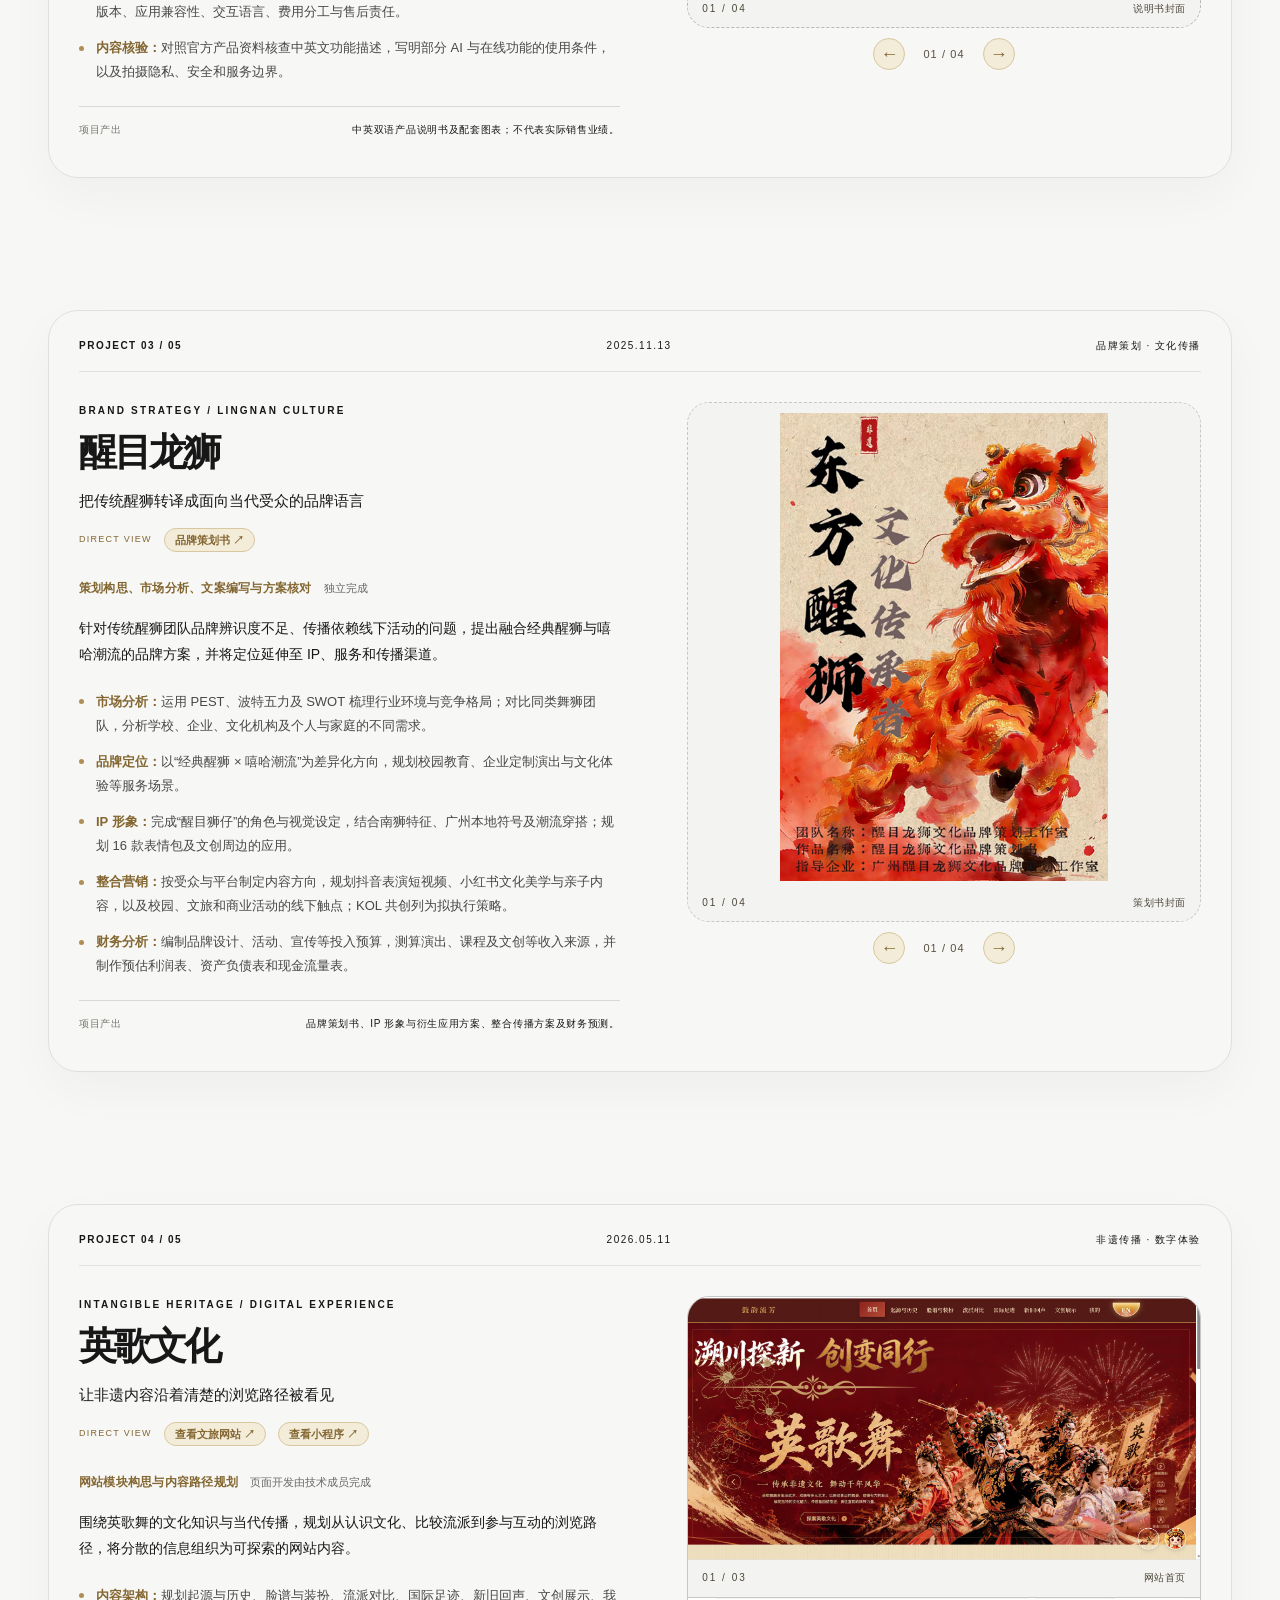
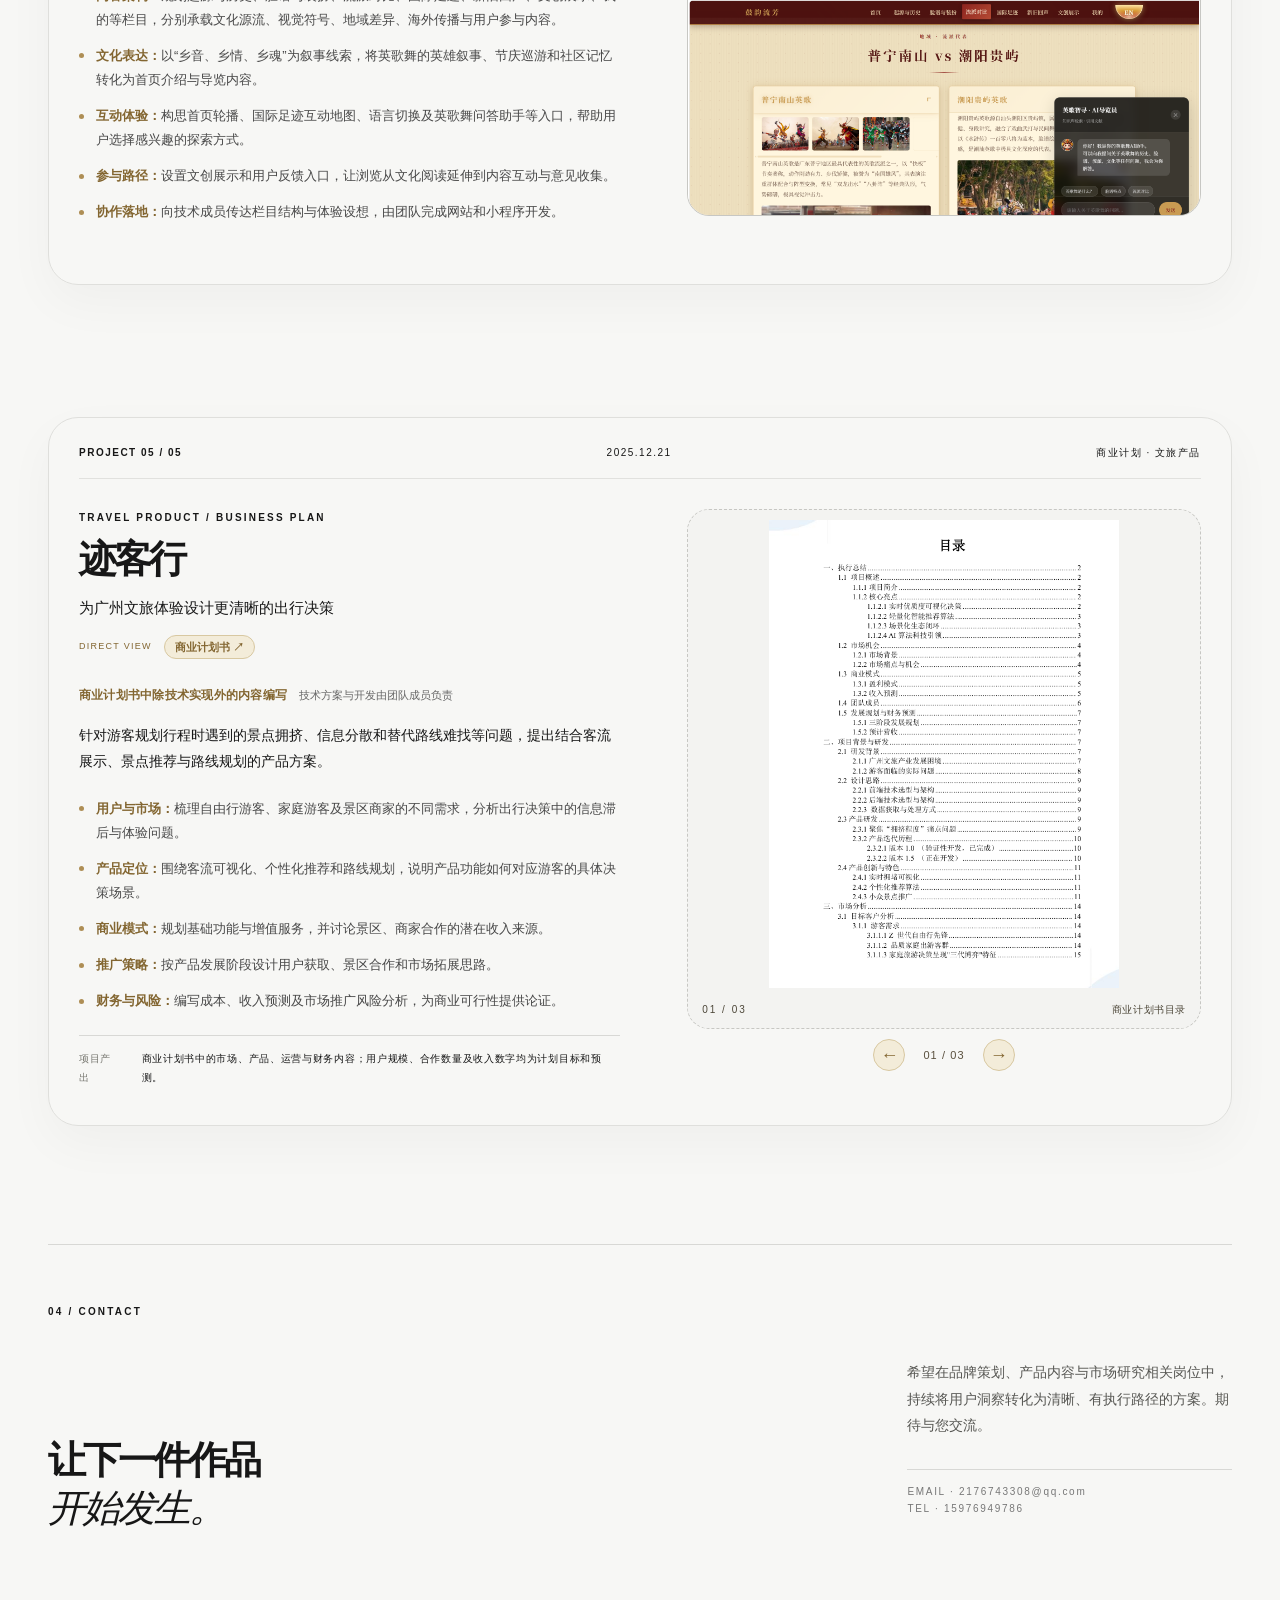
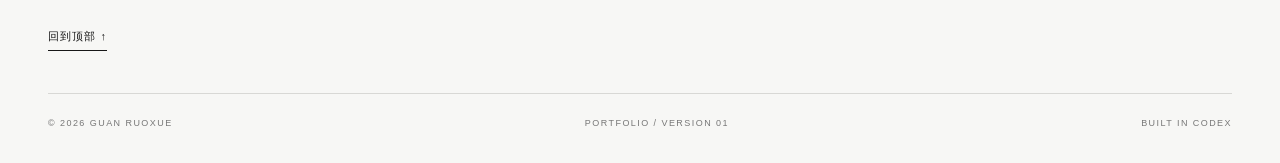
==== commit 045c2673: "Update internship marketing experience" ====
--- a/index.html
+++ b/index.html
@@ -59,13 +59,13 @@
           <button class="timeline-step" type="button" data-project="jike" aria-controls="timeline-preview" aria-expanded="false"><time datetime="2025-12-21">2025.12.21</time><strong>迹客行</strong><small>商业计划</small></button>
           <button class="timeline-step" type="button" data-project="yingge" aria-controls="timeline-preview" aria-expanded="false"><time datetime="2026-05-11">2026.05.11</time><strong>英歌文化</strong><small>数字文化体验</small></button>
           <button class="timeline-step timeline-step--rag" type="button" data-project="ancient-rag" aria-controls="timeline-preview" aria-expanded="false"><time datetime="2026-06-23">2026.06.23</time><strong>古建智寻</strong><small>AI 文旅 RAG 导览问答平台</small></button>
-          <button class="timeline-step timeline-step--internship" type="button" data-project="experience" aria-controls="timeline-preview" aria-expanded="false"><time datetime="2026-07-11">2026.07.11</time><strong>衫木成长中心</strong><small>助教 · 家长社群</small></button>
+          <button class="timeline-step timeline-step--internship" type="button" data-project="experience" aria-controls="timeline-preview" aria-expanded="false"><time datetime="2026-07-11">2026.07.11</time><strong>衫木成长中心</strong><small>内容推广 · 家长运营</small></button>
           <button class="timeline-step" type="button" data-project="livis" aria-controls="timeline-preview" aria-expanded="false"><time datetime="2026-10-11">2026.10.11</time><strong>Livis 理想眼镜</strong><small>双语产品内容</small></button>
         </div><div class="timeline-preview" id="timeline-preview" hidden aria-live="polite"><div class="preview-media"><img id="preview-image" alt="" /></div><div class="preview-copy"><span class="preview-label">PROJECT PREVIEW / 项目预览</span><h3 id="preview-title"></h3><p id="preview-description"></p><a id="preview-link" href="#work">查看完整项目 <span aria-hidden="true">↗</span></a></div><button class="preview-close" type="button" aria-label="关闭预览">×</button></div></nav>
       </div>
     </section>
 
-    <section class="experience-section wrap" id="experience" aria-labelledby="experience-title"><div class="section-heading"><div><p class="eyebrow">02 / INTERNSHIP EXPERIENCE</p><h2 id="experience-title">实习经历<span class="heading-dot">.</span></h2></div><p>从家长沟通、课程产品说明到需求反馈与内容表达，在真实服务场景中积累一线经验。</p></div><div class="experience-entry"><div><span class="experience-type">2026.07.11—08.10 · 暑期实习 · 珠海</span><h3>珠海衫木少儿成长中心｜助教（家长社群运营）</h3></div><ul class="experience-points"><li><strong>用户沟通：</strong>参与维护 5 个家长社群，发布课程通知、回应咨询并整理家长反馈。</li><li><strong>产品反馈：</strong>归纳家长对学生个性化课后练习的需求，提供定制化学习报告，为课程沟通提供一线信息。</li><li><strong>内容运营：</strong>梳理次日课程内容，编辑机构朋友圈文案；关注点赞、评论等互动反馈，作为后续表达调整的参考。</li></ul></div></section>
+    <section class="experience-section wrap" id="experience" aria-labelledby="experience-title"><div class="section-heading"><div><p class="eyebrow">02 / INTERNSHIP EXPERIENCE</p><h2 id="experience-title">实习经历<span class="heading-dot">.</span></h2></div><p>参与小红书内容推广、朋友圈营销与家长社群沟通，在真实服务场景中积累用户需求和内容表达经验。</p></div><div class="experience-entry"><div><span class="experience-type">2026.07.11—08.10 · 暑期实习 · 珠海</span><h3>珠海衫木少儿成长中心｜助教（内容推广与家长运营）</h3></div><ul class="experience-points"><li><strong>渠道推广：</strong>参与机构小红书账号运营与内容推广，编辑朋友圈营销文案，用课程内容触达潜在家长并支持获客沟通。</li><li><strong>用户沟通：</strong>参与维护 5 个家长社群，发布课程通知、回应咨询，整理家长对个性化课后练习的需求。</li><li><strong>内容优化：</strong>梳理次日课程内容，关注朋友圈点赞、评论及家长提问，将反馈用于调整后续内容表达和课程说明。</li></ul></div></section>
 
     <section class="work-intro wrap" id="work"><div><p class="eyebrow">03 / SELECTED WORKS</p><h2>项目作品<span class="heading-dot">.</span></h2></div><p>围绕品牌策划、市场研究与产品营销展开。<br />点击项目时间线，或滑动查看各项目的图片与资料。</p></section>
 
@@ -73,14 +73,14 @@
       <div class="wrap project-layout">
         <div class="project-meta"><span>PROJECT 02 / 05</span><span>2026.10.11</span><span>双语内容 · 产品表达</span></div>
         <div class="project-content">
-          <div class="project-title-row"><div><p class="eyebrow">BILINGUAL PRODUCT STORYTELLING</p><h3 id="livis-title">Livis 理想眼镜</h3><p class="project-subtitle">让产品信息在中文与英文语境中都清楚可用</p></div><span class="project-mark">02</span></div><div class="project-access"><span>DIRECT VIEW</span><a href="assets/livis-product-manual-zh.pdf" target="_blank" rel="noopener noreferrer">中文产品说明书 ↗</a><a href="assets/livis-product-manual-en.pdf" target="_blank" rel="noopener noreferrer">英文产品说明书 ↗</a></div>
+          <div class="project-title-row"><div><p class="eyebrow">BILINGUAL PRODUCT STORYTELLING</p><h3 id="livis-title">Livis 理想眼镜</h3><p class="project-subtitle">让产品信息在中文与英文语境中都清楚可用</p></div><span class="project-mark">02</span></div><div class="project-access"><span>DIRECT VIEW</span><a href="livis-manual-zh.html" target="_blank" rel="noopener noreferrer">中文产品说明书 ↗</a><a href="livis-manual-en.html" target="_blank" rel="noopener noreferrer">英文产品说明书 ↗</a></div>
           <div class="livis-gallery-shell"><div class="media-slot media-gallery project-gallery--livis" role="region" aria-label="Livis 产品说明书展示，左右滑动查看四页" tabindex="0">
             <figure class="gallery-panel gallery-image"><img src="assets/livis-cover.png" alt="Livis 理想 AI 眼镜中英双语产品说明书封面" /><figcaption><span>01 / 04</span><small>说明书封面</small></figcaption></figure>
             <figure class="gallery-panel gallery-image"><img src="assets/livis-product-value.png" alt="Livis 六项核心产品价值与使用场景说明" /><figcaption><span>02 / 04</span><small>核心产品价值</small></figcaption></figure>
             <figure class="gallery-panel gallery-image"><img src="assets/livis-overseas-service.png" alt="Livis 海外销售服务支持与采购合作对接内容" /><figcaption><span>03 / 04</span><small>海外服务与采购</small></figcaption></figure>
             <figure class="gallery-panel gallery-image"><img src="assets/livis-safety.png" alt="Livis 英文说明书安全、隐私与维护页面" /><figcaption><span>04 / 04</span><small>安全与维护</small></figcaption></figure>
           </div><div class="livis-gallery-controls"><button type="button" data-livis-slide="previous" aria-label="上一页">←</button><span aria-live="polite">01 / 04</span><button type="button" data-livis-slide="next" aria-label="下一页">→</button></div></div>
-          <div class="project-columns"><div class="project-aside"><span>项目角色</span><strong>内容架构、双语编写、图表配置与资料核对</strong><small>独立完成</small></div><div class="project-story"><p>面向美国市场的消费者及采购沟通场景，将产品功能、使用价值、选型条件和服务信息整理为可阅读、可核对的双语说明书。</p><ul class="project-points"><li><strong>市场与受众：</strong>结合传播手册、产品官网及使用场景，梳理美国市场受众对便捷佩戴、随身记录、沟通效率和隐私提示的关注点。</li><li><strong>产品价值：</strong>将 6 项核心产品价值与使用场景对应，解释轻量佩戴、第一视角拍摄、开放式音频、AI 辅助、充电收纳及隐私提示各自解决的问题。</li><li><strong>功能拆解：</strong>整理镜架与镜片配置、相机与音频规格、触控板和记录按键、配套应用及首次使用流程，用图表说明产品结构与操作方式。</li><li><strong>跨境采购：</strong>编写美国市场选型、包装验收、运输交付及海外服务内容，提示采购方确认产品版本、应用兼容性、交互语言、费用分工与售后责任。</li><li><strong>内容核验：</strong>对照官方产品资料核查中英文功能描述，写明部分 AI 与在线功能的使用条件，以及拍摄隐私、安全和服务边界。</li></ul><div class="work-detail"><span>项目产出</span><span>中英双语产品说明书及配套图表；不代表实际销售业绩。</span></div><div class="project-links"><a href="assets/livis-product-manual-zh.pdf" target="_blank" rel="noopener noreferrer">查看中文产品说明书 ↗</a><a href="assets/livis-product-manual-en.pdf" target="_blank" rel="noopener noreferrer">查看英文产品说明书 ↗</a></div></div></div>
+          <div class="project-columns"><div class="project-aside"><span>项目角色</span><strong>内容架构、双语编写、图表配置与资料核对</strong><small>独立完成</small></div><div class="project-story"><p>面向美国市场的消费者及采购沟通场景，将产品功能、使用价值、选型条件和服务信息整理为可阅读、可核对的双语说明书。</p><ul class="project-points"><li><strong>市场与受众：</strong>结合传播手册、产品官网及使用场景，梳理美国市场受众对便捷佩戴、随身记录、沟通效率和隐私提示的关注点。</li><li><strong>产品价值：</strong>将 6 项核心产品价值与使用场景对应，解释轻量佩戴、第一视角拍摄、开放式音频、AI 辅助、充电收纳及隐私提示各自解决的问题。</li><li><strong>功能拆解：</strong>整理镜架与镜片配置、相机与音频规格、触控板和记录按键、配套应用及首次使用流程，用图表说明产品结构与操作方式。</li><li><strong>跨境采购：</strong>编写美国市场选型、包装验收、运输交付及海外服务内容，提示采购方确认产品版本、应用兼容性、交互语言、费用分工与售后责任。</li><li><strong>内容核验：</strong>对照官方产品资料核查中英文功能描述，写明部分 AI 与在线功能的使用条件，以及拍摄隐私、安全和服务边界。</li></ul><div class="work-detail"><span>项目产出</span><span>中英双语产品说明书及配套图表；不代表实际销售业绩。</span></div><div class="project-links"><a href="livis-manual-zh.html" target="_blank" rel="noopener noreferrer">查看中文产品说明书 ↗</a><a href="livis-manual-en.html" target="_blank" rel="noopener noreferrer">查看英文产品说明书 ↗</a></div></div></div>
         </div>
       </div>
     </article>
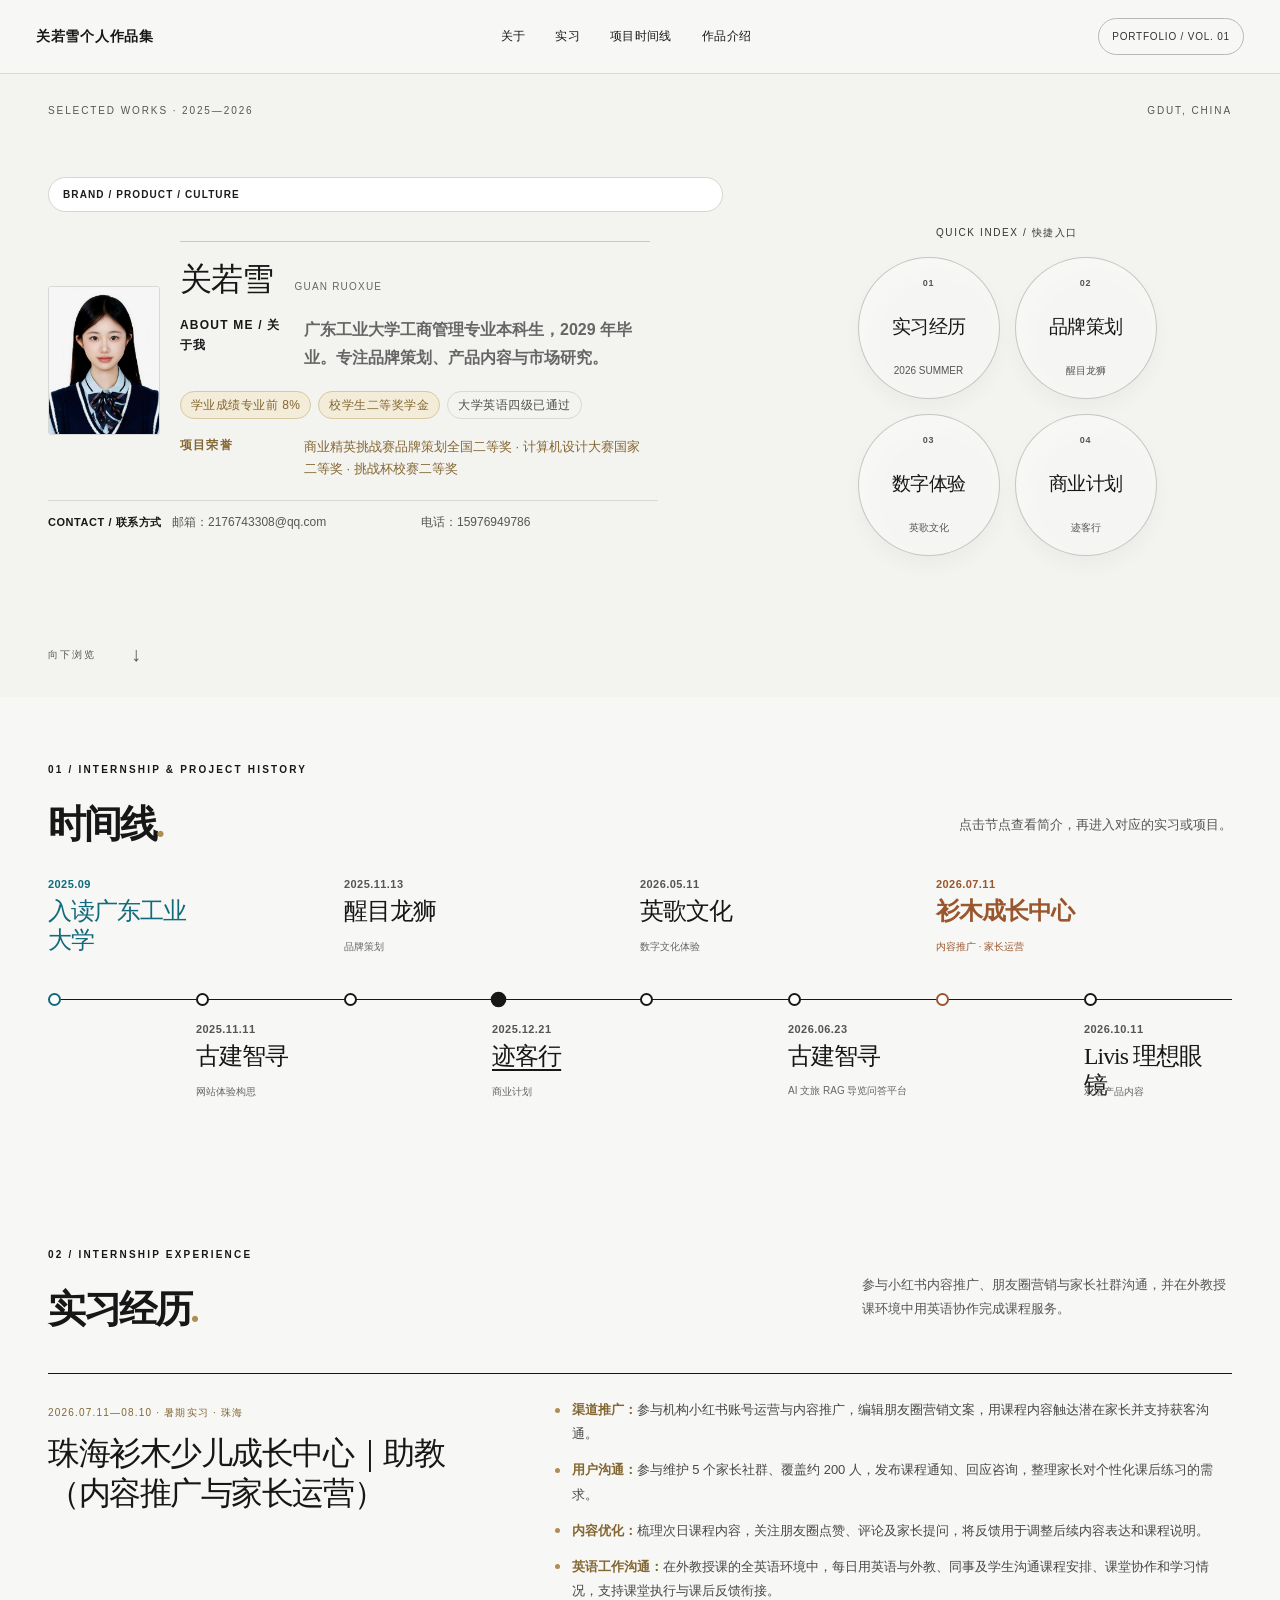
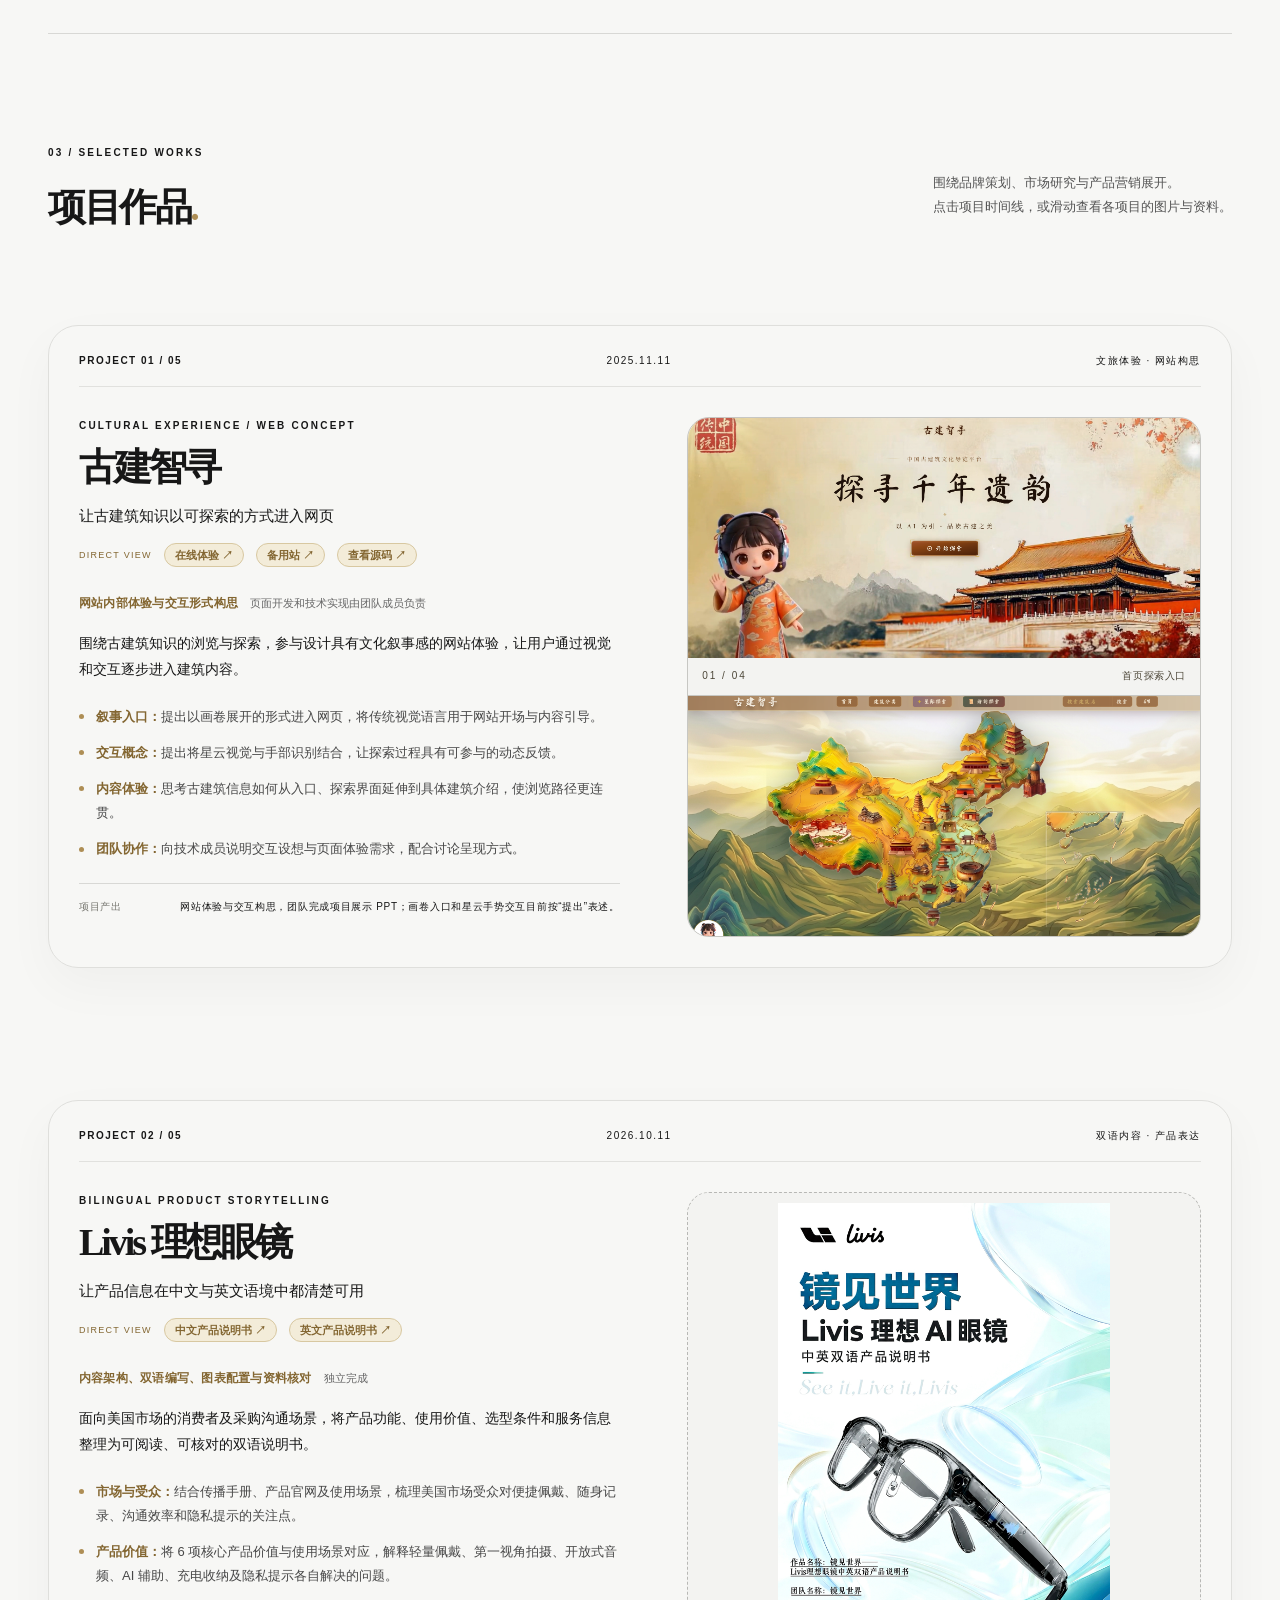
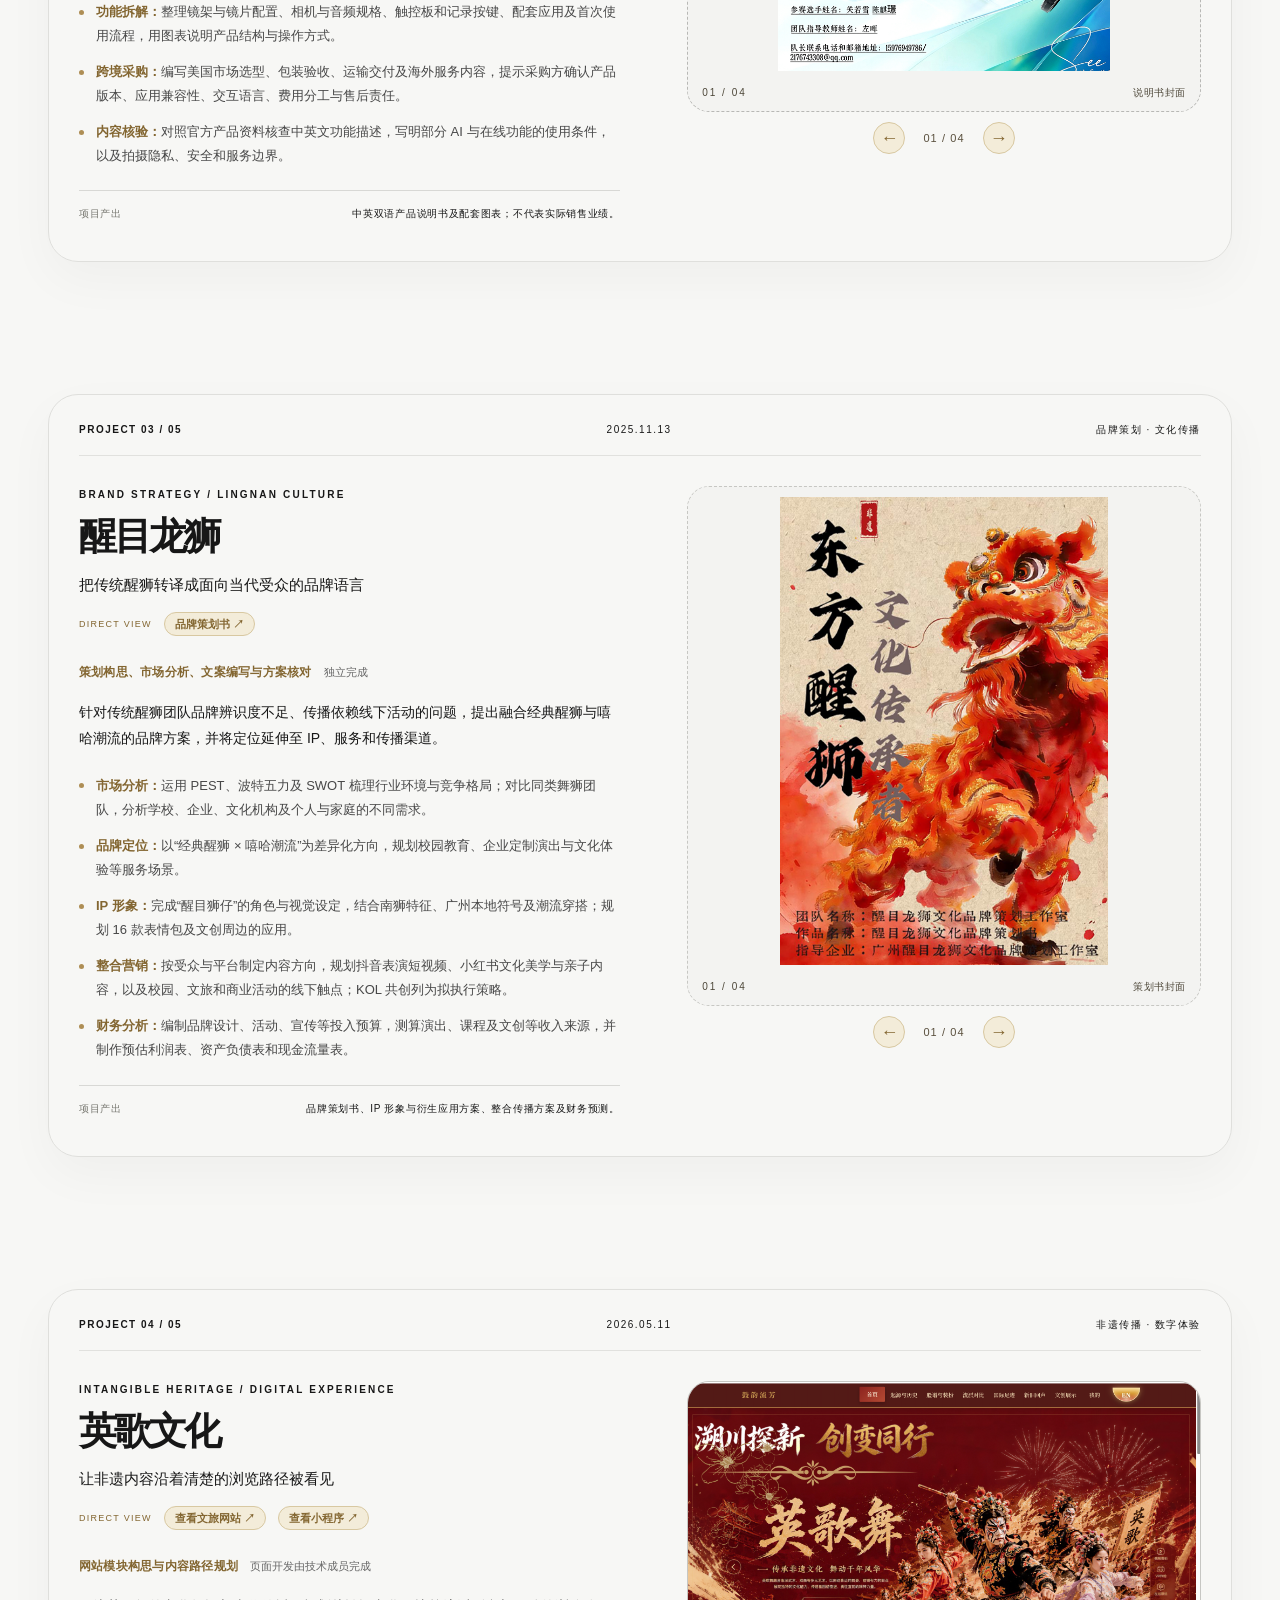
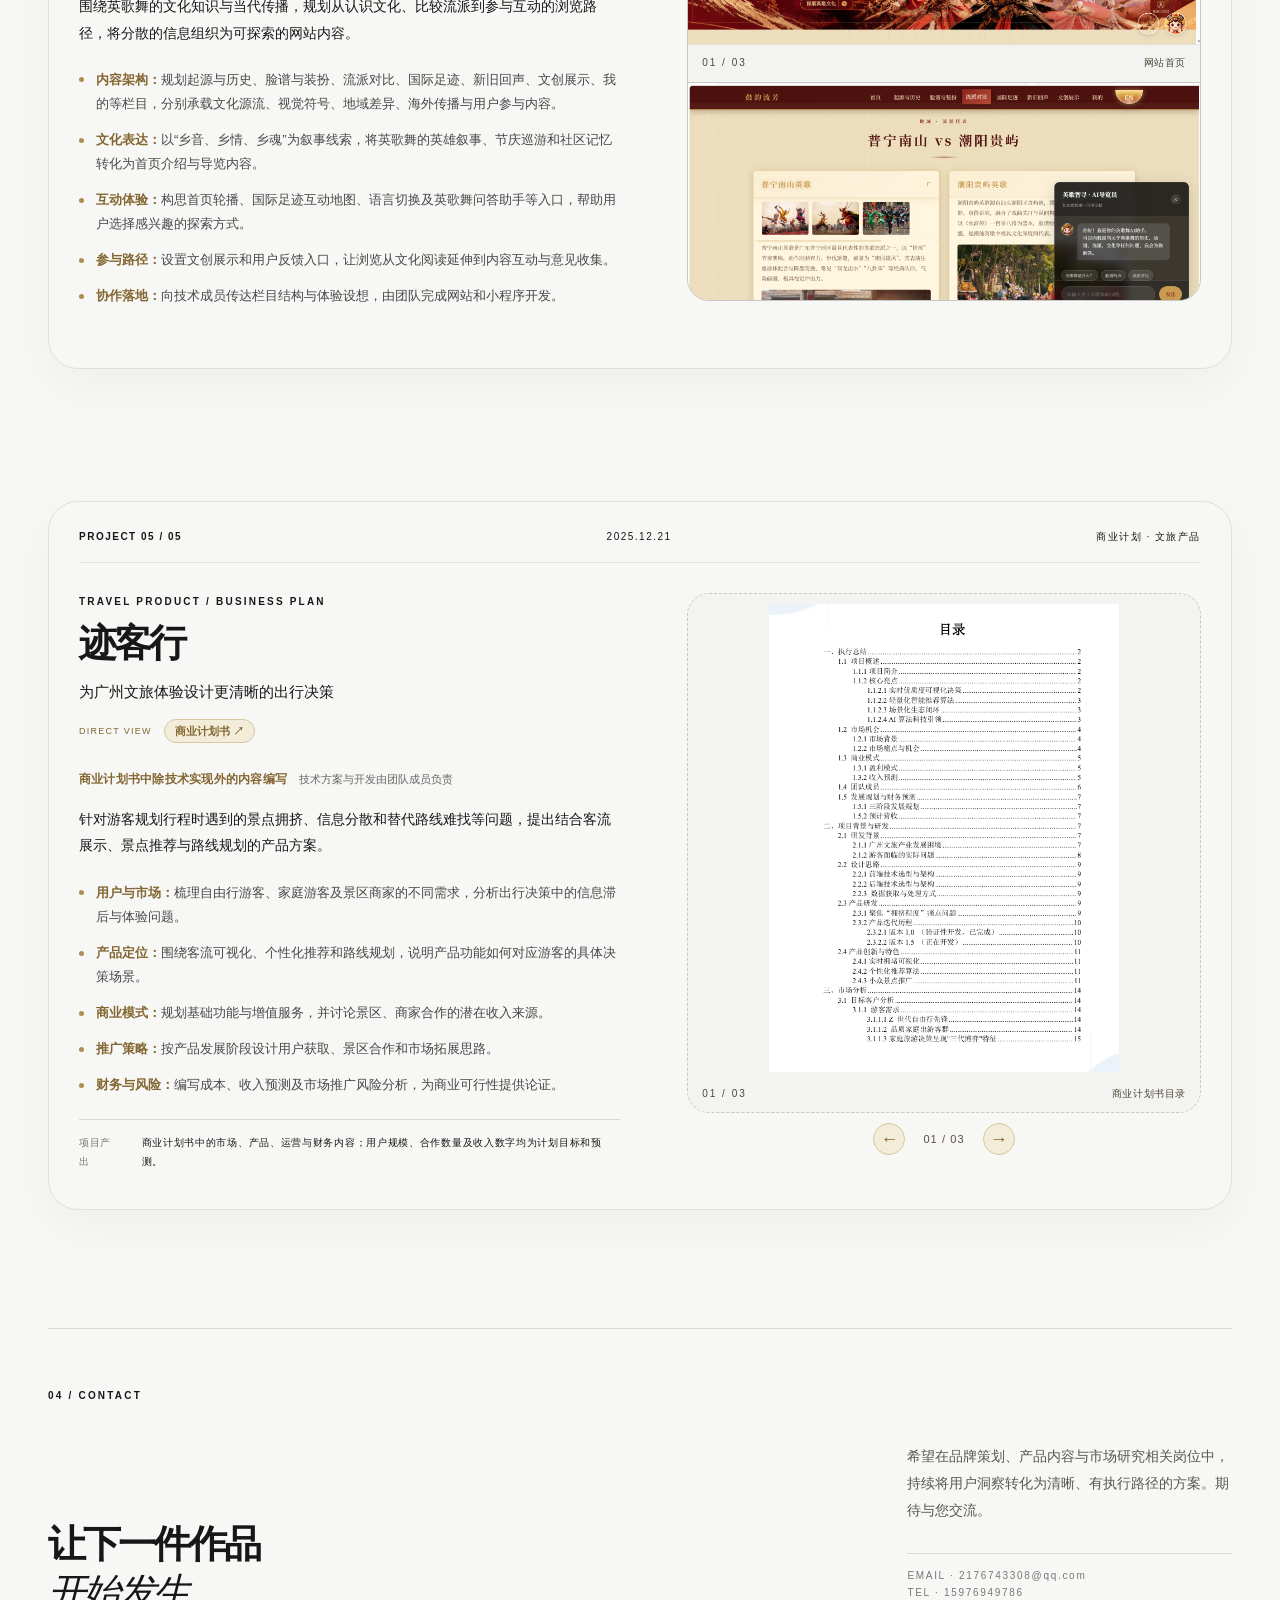
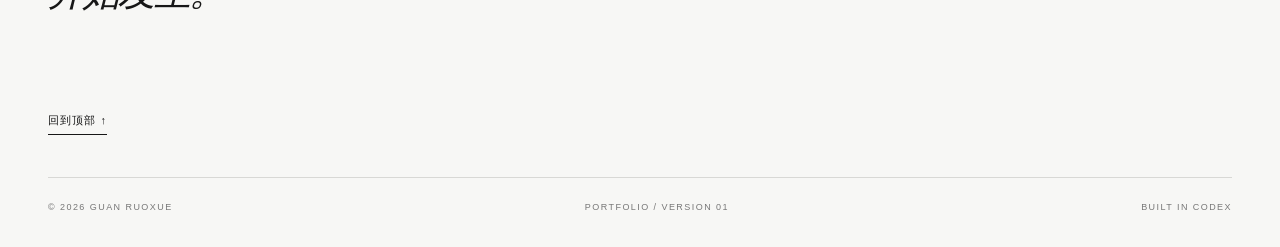
==== commit 4f6ea1e1: "Update internship English communication in portfolio" ====
--- a/index.html
+++ b/index.html
@@ -11,7 +11,7 @@
   <meta property="og:url" content="https://guanruoxue.com/" />
   <title>关若雪个人作品集｜品牌策划、产品内容与市场研究</title>
   <link rel="stylesheet" href="styles.css?v=20261109-github-preview" />
-  <script src="script.js?v=20261109-github-preview" defer></script>
+  <script src="script.js?v=20261111-internship-update" defer></script>
 </head>
 <body>
   <div class="reading-line" aria-hidden="true"><span id="reading-progress"></span></div>
@@ -65,7 +65,7 @@
       </div>
     </section>
 
-    <section class="experience-section wrap" id="experience" aria-labelledby="experience-title"><div class="section-heading"><div><p class="eyebrow">02 / INTERNSHIP EXPERIENCE</p><h2 id="experience-title">实习经历<span class="heading-dot">.</span></h2></div><p>参与小红书内容推广、朋友圈营销与家长社群沟通，在真实服务场景中积累用户需求和内容表达经验。</p></div><div class="experience-entry"><div><span class="experience-type">2026.07.11—08.10 · 暑期实习 · 珠海</span><h3>珠海衫木少儿成长中心｜助教（内容推广与家长运营）</h3></div><ul class="experience-points"><li><strong>渠道推广：</strong>参与机构小红书账号运营与内容推广，编辑朋友圈营销文案，用课程内容触达潜在家长并支持获客沟通。</li><li><strong>用户沟通：</strong>参与维护 5 个家长社群，发布课程通知、回应咨询，整理家长对个性化课后练习的需求。</li><li><strong>内容优化：</strong>梳理次日课程内容，关注朋友圈点赞、评论及家长提问，将反馈用于调整后续内容表达和课程说明。</li></ul></div></section>
+    <section class="experience-section wrap" id="experience" aria-labelledby="experience-title"><div class="section-heading"><div><p class="eyebrow">02 / INTERNSHIP EXPERIENCE</p><h2 id="experience-title">实习经历<span class="heading-dot">.</span></h2></div><p>参与小红书内容推广、朋友圈营销与家长社群沟通，并在外教授课环境中用英语协作完成课程服务。</p></div><div class="experience-entry"><div><span class="experience-type">2026.07.11—08.10 · 暑期实习 · 珠海</span><h3>珠海衫木少儿成长中心｜助教（内容推广与家长运营）</h3></div><ul class="experience-points"><li><strong>渠道推广：</strong>参与机构小红书账号运营与内容推广，编辑朋友圈营销文案，用课程内容触达潜在家长并支持获客沟通。</li><li><strong>用户沟通：</strong>参与维护 5 个家长社群、覆盖约 200 人，发布课程通知、回应咨询，整理家长对个性化课后练习的需求。</li><li><strong>内容优化：</strong>梳理次日课程内容，关注朋友圈点赞、评论及家长提问，将反馈用于调整后续内容表达和课程说明。</li><li><strong>英语工作沟通：</strong>在外教授课的全英语环境中，每日用英语与外教、同事及学生沟通课程安排、课堂协作和学习情况，支持课堂执行与课后反馈衔接。</li></ul></div></section>
 
     <section class="work-intro wrap" id="work"><div><p class="eyebrow">03 / SELECTED WORKS</p><h2>项目作品<span class="heading-dot">.</span></h2></div><p>围绕品牌策划、市场研究与产品营销展开。<br />点击项目时间线，或滑动查看各项目的图片与资料。</p></section>
 
